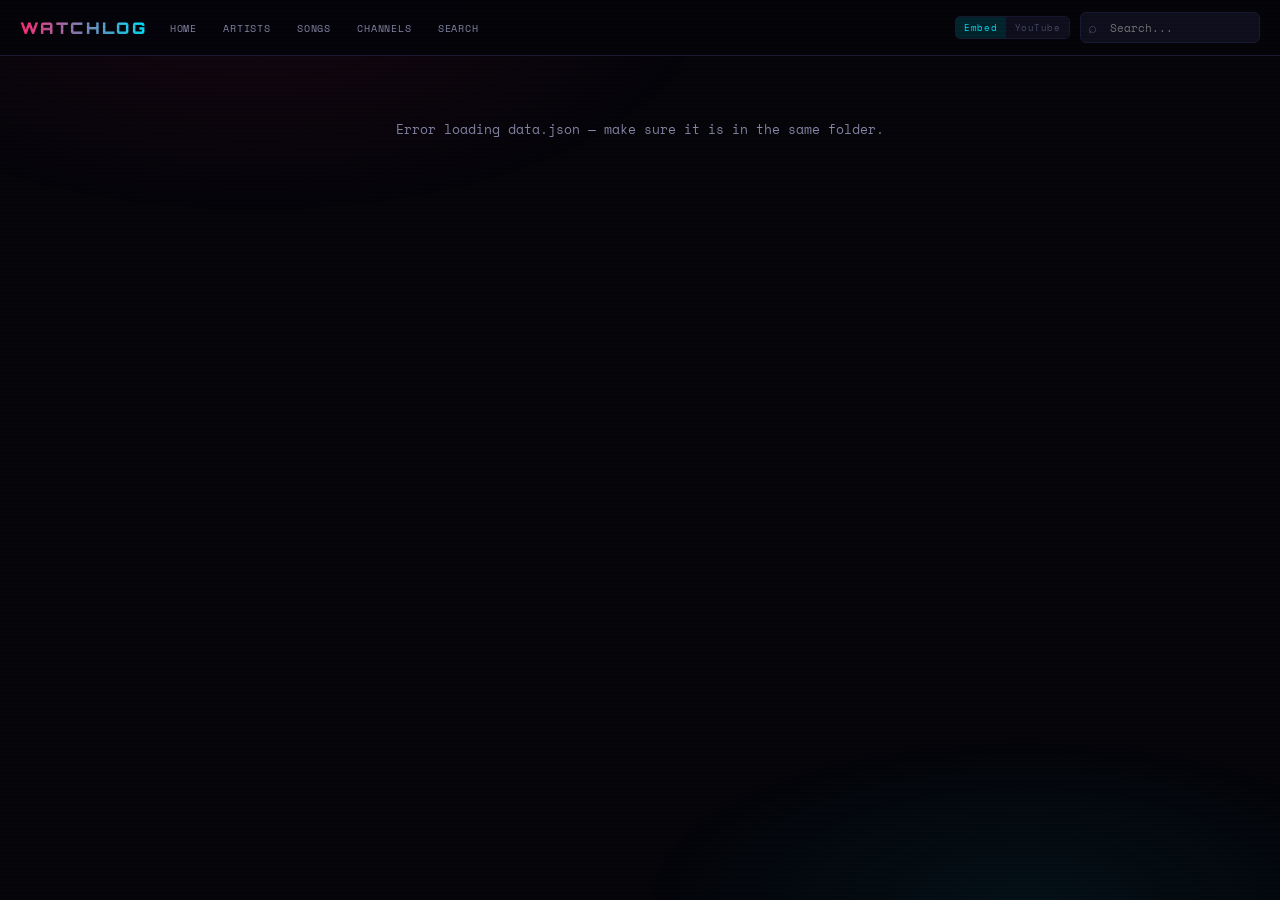
==== index.html @ c16176fd "Initial commit — WatchLog viewer and data pipeline HTML/CSS/JS viewer (index.html, player.html, admi" ====
<!DOCTYPE html>
<html lang="en">
<head>
<meta charset="UTF-8">
<meta name="viewport" content="width=device-width, initial-scale=1.0">
<title>WATCHLOG — Dufner's YouTube History</title>
<link href="https://fonts.googleapis.com/css2?family=Orbitron:wght@400;700;900&family=Space+Mono:ital,wght@0,400;0,700;1,400&family=DM+Sans:wght@300;400;500&display=swap" rel="stylesheet">
<style>
:root {
  --bg:#05050a; --bg2:#08080f; --bg3:#0d0d18;
  --surface:#0f0f1e; --surface2:#141428; --border:#1a1a35;
  --c1:#ff2d78; --c2:#00e5ff; --c3:#aaff00; --c4:#ff6b00; --c5:#bf5fff;
  --text:#e8e8f0; --text2:#8888aa; --text3:#4a4a6a;
}
*{box-sizing:border-box;margin:0;padding:0}
body{background:var(--bg);color:var(--text);font-family:'DM Sans',sans-serif;min-height:100vh;overflow-x:hidden}
body::before{content:'';position:fixed;inset:0;background:repeating-linear-gradient(0deg,transparent,transparent 2px,rgba(0,0,0,.08) 2px,rgba(0,0,0,.08) 4px);pointer-events:none;z-index:9999}
body::after{content:'';position:fixed;inset:0;background:radial-gradient(ellipse 60% 40% at 20% 0%,rgba(255,45,120,.07) 0%,transparent 60%),radial-gradient(ellipse 50% 30% at 80% 100%,rgba(0,229,255,.06) 0%,transparent 60%);pointer-events:none;z-index:0}
#app{position:relative;z-index:1}

/* NAV */
nav{position:sticky;top:0;z-index:100;background:rgba(5,5,10,.93);backdrop-filter:blur(20px);border-bottom:1px solid var(--border);padding:0 1.25rem;display:flex;align-items:center;gap:.4rem;height:56px;flex-wrap:nowrap}
.logo{font-family:'Orbitron',monospace;font-weight:900;font-size:1rem;letter-spacing:.15em;background:linear-gradient(90deg,var(--c1),var(--c2));-webkit-background-clip:text;-webkit-text-fill-color:transparent;cursor:pointer;text-decoration:none;flex-shrink:0;margin-right:.4rem}
.nav-link{font-family:'Space Mono',monospace;font-size:.65rem;letter-spacing:.08em;text-transform:uppercase;color:var(--text2);padding:.3rem .55rem;border-radius:4px;cursor:pointer;transition:all .2s;border:1px solid transparent;white-space:nowrap;flex-shrink:0}
.nav-link:hover,.nav-link.active{color:var(--text);border-color:var(--border);background:var(--surface)}
.nav-link.active{color:var(--c2);border-color:rgba(0,229,255,.3)}
.nav-right{margin-left:auto;display:flex;align-items:center;gap:.6rem;flex-shrink:0}
.nav-search{position:relative}
.nav-search input{background:var(--surface);border:1px solid var(--border);border-radius:6px;color:var(--text);font-family:'Space Mono',monospace;font-size:.7rem;padding:.4rem .7rem .4rem 1.8rem;width:180px;outline:none;transition:all .2s}
.nav-search input:focus{border-color:rgba(0,229,255,.4);box-shadow:0 0 0 2px rgba(0,229,255,.1);width:230px}
.nav-search::before{content:'⌕';position:absolute;left:.5rem;top:50%;transform:translateY(-50%);color:var(--text3);font-size:.95rem;pointer-events:none}

/* PLAYER MODE TOGGLE */
.mode-toggle{display:flex;align-items:center;gap:0;border:1px solid var(--border);border-radius:5px;overflow:hidden;flex-shrink:0}
.mode-btn{font-family:'Space Mono',monospace;font-size:.58rem;letter-spacing:.06em;padding:.28rem .55rem;cursor:pointer;background:var(--surface);color:var(--text3);border:none;transition:all .15s;white-space:nowrap}
.mode-btn.active{background:rgba(0,229,255,.15);color:var(--c2)}
.mode-btn:hover:not(.active){background:var(--surface2);color:var(--text2)}

/* PAGES */
.page{display:none;padding:2rem;max-width:1400px;margin:0 auto}
.page.active{display:block;animation:fadeIn .3s ease}
@keyframes fadeIn{from{opacity:0;transform:translateY(8px)}to{opacity:1;transform:none}}

/* HEADERS */
.section-label{font-family:'Space Mono',monospace;font-size:.62rem;letter-spacing:.2em;text-transform:uppercase;color:var(--text3);margin-bottom:.35rem}
.section-title{font-family:'Orbitron',monospace;font-weight:700;font-size:1.5rem;letter-spacing:.04em;margin-bottom:1.5rem}

/* STAT CARDS */
.stat-grid{display:grid;grid-template-columns:repeat(5,1fr);gap:.75rem;margin-bottom:2rem}
.stat-card{background:var(--surface);border:1px solid var(--border);border-radius:10px;padding:1.1rem 1.25rem;position:relative;overflow:hidden;cursor:pointer;transition:border-color .2s}
.stat-card:hover{border-color:rgba(255,255,255,.1)}
.stat-card::before{content:'';position:absolute;top:0;left:0;right:0;height:2px}
.stat-card:nth-child(1)::before{background:linear-gradient(90deg,var(--c1),transparent)}
.stat-card:nth-child(2)::before{background:linear-gradient(90deg,var(--c2),transparent)}
.stat-card:nth-child(3)::before{background:linear-gradient(90deg,var(--c3),transparent)}
.stat-card:nth-child(4)::before{background:linear-gradient(90deg,var(--c4),transparent)}
.stat-card:nth-child(5)::before{background:linear-gradient(90deg,var(--c5),transparent)}
.stat-num{font-family:'Orbitron',monospace;font-size:1.7rem;font-weight:900;line-height:1;margin-bottom:.25rem}
.stat-card:nth-child(1) .stat-num{color:var(--c1)}
.stat-card:nth-child(2) .stat-num{color:var(--c2)}
.stat-card:nth-child(3) .stat-num{color:var(--c3)}
.stat-card:nth-child(4) .stat-num{color:var(--c4)}
.stat-card:nth-child(5) .stat-num{color:var(--c5)}
.stat-label{font-family:'Space Mono',monospace;font-size:.6rem;letter-spacing:.1em;text-transform:uppercase;color:var(--text2)}

/* PANEL */
.panel{background:var(--surface);border:1px solid var(--border);border-radius:10px;overflow:hidden;margin-bottom:1.25rem}
.panel-header{padding:.85rem 1.25rem;border-bottom:1px solid var(--border);display:flex;align-items:center;justify-content:space-between}
.panel-title{font-family:'Space Mono',monospace;font-size:.68rem;letter-spacing:.1em;text-transform:uppercase;color:var(--text2)}
.panel-action{font-family:'Space Mono',monospace;font-size:.62rem;color:var(--c2);cursor:pointer;background:none;border:none;padding:0;letter-spacing:.06em}
.panel-action:hover{text-decoration:underline}

/* VIDEO ITEMS */
.video-list{list-style:none}
.video-item{display:flex;align-items:flex-start;gap:.7rem;padding:.65rem 1.1rem;border-bottom:1px solid var(--border);transition:background .15s;text-decoration:none;color:inherit;cursor:pointer}
.video-item:last-child{border-bottom:none}
.video-item:hover{background:var(--surface2)}
.video-thumb{width:76px;height:43px;border-radius:4px;background:var(--bg3);flex-shrink:0;overflow:hidden}
.video-thumb img{width:100%;height:100%;object-fit:cover}
.video-thumb-ph{width:100%;height:100%;display:flex;align-items:center;justify-content:center;font-size:1.1rem;opacity:.25}
.video-info{flex:1;min-width:0}
.video-title{font-size:.8rem;font-weight:500;line-height:1.3;margin-bottom:.2rem;white-space:nowrap;overflow:hidden;text-overflow:ellipsis}
.video-meta{font-family:'Space Mono',monospace;font-size:.58rem;color:var(--text2);display:flex;gap:.6rem;align-items:center;flex-wrap:wrap}

/* BADGES */
.cat-badge{padding:.08rem .35rem;border-radius:3px;font-size:.55rem;letter-spacing:.07em;text-transform:uppercase;font-weight:700}
.cat-music{background:rgba(255,45,120,.15);color:var(--c1);border:1px solid rgba(255,45,120,.3)}
.cat-tech{background:rgba(0,229,255,.1);color:var(--c2);border:1px solid rgba(0,229,255,.25)}
.cat-tv{background:rgba(255,107,0,.12);color:var(--c4);border:1px solid rgba(255,107,0,.3)}
.cat-food{background:rgba(170,255,0,.1);color:var(--c3);border:1px solid rgba(170,255,0,.25)}
.cat-comedy{background:rgba(191,95,255,.12);color:var(--c5);border:1px solid rgba(191,95,255,.3)}
.cat-gaming{background:rgba(0,229,255,.08);color:#66ffcc;border:1px solid rgba(0,229,255,.2)}
.cat-news{background:rgba(255,107,0,.08);color:#ffaa55;border:1px solid rgba(255,107,0,.2)}
.cat-other,.cat-unsure{background:rgba(136,136,170,.1);color:var(--text2);border:1px solid var(--border)}
/* Media type badge */
.mt-badge{padding:.07rem .32rem;border-radius:3px;font-size:.52rem;letter-spacing:.05em;font-weight:600;background:rgba(170,255,0,.1);color:var(--c3);border:1px solid rgba(170,255,0,.2)}
/* MusicBrainz data chips */
.mb-chips{display:flex;flex-wrap:wrap;gap:.35rem;margin-top:.5rem}
.mb-chip{font-family:'Space Mono',monospace;font-size:.57rem;padding:.15rem .45rem;border-radius:12px;background:rgba(0,229,255,.08);color:var(--c2);border:1px solid rgba(0,229,255,.2)}
.mb-dot{display:inline-block;width:6px;height:6px;border-radius:50%;background:var(--c2);margin-right:.3rem;opacity:.7;vertical-align:middle}

/* ARTIST / SONG / CHANNEL GRID */
.artist-grid{display:grid;grid-template-columns:repeat(auto-fill,minmax(155px,1fr));gap:.65rem;margin-bottom:1.25rem}
.artist-card{background:var(--surface);border:1px solid var(--border);border-radius:10px;padding:1rem;cursor:pointer;transition:all .2s;position:relative;overflow:hidden}
.artist-card:hover{border-color:rgba(255,45,120,.45);transform:translateY(-2px)}
.artist-name{font-weight:600;font-size:.82rem;margin-bottom:.3rem;line-height:1.3}
.artist-count{font-family:'Space Mono',monospace;font-size:.6rem;color:var(--c1)}
.artist-since{font-family:'Space Mono',monospace;font-size:.57rem;color:var(--text3);margin-top:.15rem}
.artist-mb-line{font-family:'Space Mono',monospace;font-size:.55rem;color:var(--c2);margin-top:.2rem;opacity:.8}

.song-grid{display:grid;grid-template-columns:repeat(auto-fill,minmax(210px,1fr));gap:.65rem;margin-bottom:1.25rem}
.song-card{background:var(--surface);border:1px solid var(--border);border-radius:10px;padding:1rem;cursor:pointer;transition:all .2s;position:relative;overflow:hidden}
.song-card:hover{border-color:rgba(170,255,0,.4);transform:translateY(-2px)}
.song-title{font-weight:600;font-size:.84rem;margin-bottom:.25rem;line-height:1.3;white-space:nowrap;overflow:hidden;text-overflow:ellipsis}
.song-artist{font-size:.75rem;color:var(--text2);margin-bottom:.3rem;white-space:nowrap;overflow:hidden;text-overflow:ellipsis}
.song-meta{font-family:'Space Mono',monospace;font-size:.58rem;color:var(--c3);display:flex;gap:.5rem;flex-wrap:wrap;align-items:center;margin-top:.2rem}
.song-isrc{font-family:'Space Mono',monospace;font-size:.52rem;color:var(--text3);margin-top:.25rem;letter-spacing:.03em}

/* FEATURED ARTIST BADGE */
.featured-badge{display:inline-block;background:linear-gradient(90deg,var(--c1),var(--c5));color:white;font-family:'Space Mono',monospace;font-size:.55rem;letter-spacing:.1em;padding:.15rem .5rem;border-radius:3px;text-transform:uppercase;margin-bottom:.4rem}

/* ARTIST HERO */
.artist-hero{background:var(--surface);border:1px solid var(--border);border-radius:12px;padding:1.75rem;margin-bottom:1.25rem;position:relative;overflow:hidden}
.artist-hero::before{content:'';position:absolute;top:-40%;right:-5%;width:280px;height:280px;background:radial-gradient(ellipse,rgba(255,45,120,.08) 0%,transparent 70%);pointer-events:none}
.artist-hero-inner{display:flex;align-items:flex-start;gap:1.5rem}
.artist-avatar{width:72px;height:72px;border-radius:50%;background:linear-gradient(135deg,var(--c1),var(--c5));display:flex;align-items:center;justify-content:center;font-family:'Orbitron',monospace;font-size:1.5rem;font-weight:900;flex-shrink:0;color:white}
.artist-hero-name{font-family:'Orbitron',monospace;font-weight:700;font-size:1.6rem;margin-bottom:.5rem}
.artist-hero-stats{font-family:'Space Mono',monospace;font-size:.65rem;color:var(--text2);display:flex;gap:1.25rem;flex-wrap:wrap}
.artist-hero-stats .hl{color:var(--c1)}
.artist-notes{margin-top:.85rem;padding:.75rem 1rem;background:rgba(255,45,120,.05);border:1px solid rgba(255,45,120,.15);border-radius:6px;font-size:.78rem;color:var(--text2);line-height:1.5;font-style:italic}

/* FEATURED PAGE */
.featured-section{background:var(--surface);border:1px solid var(--border);border-radius:10px;padding:1.5rem;margin-bottom:1.25rem}
.featured-section-title{font-family:'Space Mono',monospace;font-size:.68rem;letter-spacing:.12em;text-transform:uppercase;color:var(--text3);margin-bottom:.75rem;padding-bottom:.5rem;border-bottom:1px solid var(--border)}
.placeholder-block{background:var(--bg3);border:1px dashed var(--border);border-radius:6px;padding:1.25rem;text-align:center;color:var(--text3);font-family:'Space Mono',monospace;font-size:.68rem;letter-spacing:.08em}

/* CATEGORY TABS */
.cat-tabs{display:flex;gap:.4rem;margin-bottom:1.25rem;flex-wrap:wrap}
.cat-tab{font-family:'Space Mono',monospace;font-size:.65rem;letter-spacing:.08em;text-transform:uppercase;padding:.35rem .8rem;border-radius:20px;cursor:pointer;border:1px solid var(--border);color:var(--text2);background:var(--surface);transition:all .15s;white-space:nowrap}
.cat-tab:hover{color:var(--text);border-color:rgba(255,45,120,.35)}
.cat-tab.active{border-color:rgba(255,45,120,.4);background:rgba(255,45,120,.1);color:var(--c1)}

/* CHANNEL GRID */
.channel-grid{display:grid;grid-template-columns:repeat(auto-fill,minmax(190px,1fr));gap:.65rem;margin-bottom:1.25rem}
.channel-card{background:var(--surface);border:1px solid var(--border);border-radius:10px;padding:.9rem 1rem;cursor:pointer;transition:all .2s}
.channel-card:hover{border-color:rgba(0,229,255,.4);transform:translateY(-2px)}
.channel-name{font-weight:500;font-size:.8rem;margin-bottom:.25rem;white-space:nowrap;overflow:hidden;text-overflow:ellipsis}
.channel-plays{font-family:'Space Mono',monospace;font-size:.6rem;color:var(--c2)}

/* MYSTERY SECTION */
.mystery-header{background:linear-gradient(135deg,rgba(191,95,255,.1),rgba(255,45,120,.08));border:1px solid rgba(191,95,255,.25);border-radius:10px;padding:1.1rem 1.4rem;margin-bottom:1rem;display:flex;align-items:center;gap:1rem}
.mystery-skull{font-size:1.8rem}
.mystery-title{font-family:'Orbitron',monospace;font-weight:700;font-size:1rem;color:var(--c5)}
.mystery-sub{font-family:'Space Mono',monospace;font-size:.62rem;color:var(--text3);margin-top:.2rem}

/* BACK BTN */
.back-btn{display:inline-flex;align-items:center;gap:.4rem;font-family:'Space Mono',monospace;font-size:.62rem;letter-spacing:.1em;color:var(--text2);cursor:pointer;padding:.35rem 0;margin-bottom:1.25rem;background:none;border:none;text-transform:uppercase;transition:color .15s}
.back-btn:hover{color:var(--c2)}

/* FILTERS ROW */
.filters{display:flex;gap:.5rem;margin-bottom:1.25rem;flex-wrap:wrap;align-items:center}
.filter-input{background:var(--surface);border:1px solid var(--border);border-radius:6px;color:var(--text);font-family:'Space Mono',monospace;font-size:.7rem;padding:.38rem .7rem;outline:none;width:190px;transition:border-color .2s}
.filter-input:focus{border-color:rgba(0,229,255,.4)}
.sort-select{background:var(--surface);border:1px solid var(--border);color:var(--text2);font-family:'Space Mono',monospace;font-size:.63rem;padding:.35rem .55rem;border-radius:5px;cursor:pointer;outline:none}

/* PAGINATION */
.pagination{display:flex;gap:.35rem;align-items:center;justify-content:center;padding:1.25rem 0;flex-wrap:wrap}
.page-btn{background:var(--surface);border:1px solid var(--border);color:var(--text2);font-family:'Space Mono',monospace;font-size:.65rem;padding:.38rem .65rem;border-radius:5px;cursor:pointer;transition:all .15s}
.page-btn:hover{background:var(--surface2);color:var(--text)}
.page-btn.active{background:rgba(255,45,120,.15);border-color:rgba(255,45,120,.4);color:var(--c1)}
.page-btn:disabled{opacity:.3;cursor:default}
.page-info{font-family:'Space Mono',monospace;font-size:.58rem;color:var(--text3);margin-left:.4rem}

/* TWO COL */
.two-col{display:grid;grid-template-columns:1fr 1fr;gap:1.25rem}
.three-col{display:grid;grid-template-columns:1fr 1fr 1fr;gap:1.25rem}

/* AFFILIATES */
.affiliates{display:flex;gap:.5rem;flex-wrap:wrap;margin-top:.75rem}
.affiliate-chip{background:var(--surface2);border:1px solid var(--border);border-radius:20px;padding:.25rem .7rem;font-family:'Space Mono',monospace;font-size:.6rem;color:var(--text2);cursor:pointer;transition:all .15s}
.affiliate-chip:hover{border-color:rgba(255,45,120,.4);color:var(--c1)}

/* LOADING / EMPTY */
.loading{text-align:center;padding:4rem;font-family:'Space Mono',monospace;font-size:.8rem;color:var(--text2)}
.loading-dot{display:inline-block;animation:blink 1s infinite}
.loading-dot:nth-child(2){animation-delay:.2s}
.loading-dot:nth-child(3){animation-delay:.4s}
@keyframes blink{0%,80%,100%{opacity:0}40%{opacity:1}}
.empty{text-align:center;padding:3rem;color:var(--text3);font-family:'Space Mono',monospace;font-size:.72rem}

/* SCROLLBAR */
::-webkit-scrollbar{width:5px;height:5px}
::-webkit-scrollbar-track{background:var(--bg)}
::-webkit-scrollbar-thumb{background:var(--border);border-radius:3px}

/* SONG DETAIL */
.song-detail-hero{background:var(--surface);border:1px solid var(--border);border-radius:12px;padding:1.75rem;margin-bottom:1.25rem}
.song-detail-title{font-family:'Orbitron',monospace;font-weight:700;font-size:1.5rem;margin-bottom:.4rem}
.song-detail-row{display:flex;gap:2rem;flex-wrap:wrap;margin-bottom:.5rem}
.song-detail-field{font-family:'Space Mono',monospace;font-size:.65rem;color:var(--text3)}
.song-detail-field span{color:var(--text);margin-left:.3rem}

@media(max-width:768px){
  nav{padding:0 .75rem;gap:.3rem}
  .nav-search input{width:110px}
  .page{padding:1rem}
  .stat-grid{grid-template-columns:repeat(3,1fr)}
  .two-col,.three-col{grid-template-columns:1fr}
  .artist-grid{grid-template-columns:repeat(auto-fill,minmax(130px,1fr))}
  .song-grid{grid-template-columns:repeat(auto-fill,minmax(160px,1fr))}
  .mode-toggle{display:none}
}
</style>
</head>
<body>
<div id="app">
<nav>
  <a class="logo" onclick="go('home')" href="#">WATCHLOG</a>
  <div class="nav-link" data-page="home"     onclick="go('home')">Home</div>
  <div class="nav-link" data-page="artists"  onclick="go('artists')">Artists</div>
  <div class="nav-link" data-page="songs"    onclick="go('songs')">Songs</div>
  <div class="nav-link" data-page="channels" onclick="go('channels')">Channels</div>
  <div class="nav-link" data-page="search"   onclick="go('search')">Search</div>
  <div class="nav-right">
    <div class="mode-toggle" title="Switch how videos open">
      <button class="mode-btn active" id="modeEmbed"   onclick="setMode('embed')">Embed</button>
      <button class="mode-btn"        id="modeYoutube" onclick="setMode('youtube')">YouTube</button>
    </div>
    <div class="nav-search">
      <input id="searchInput" type="text" placeholder="Search..." oninput="onSearch(this.value)">
    </div>
  </div>
</nav>

<div id="loading" class="loading">Loading<span class="loading-dot">.</span><span class="loading-dot">.</span><span class="loading-dot">.</span></div>

<!-- HOME -->
<div id="page-home" class="page">
  <div class="stat-grid" id="statGrid"></div>
  <div class="two-col">
    <div>
      <div class="panel">
        <div class="panel-header">
          <span class="panel-title">Recently Watched</span>
          <button class="panel-action" onclick="go('channels')">All channels →</button>
        </div>
        <ul class="video-list" id="homeRecent"></ul>
      </div>
    </div>
    <div>
      <div class="panel" style="margin-bottom:.75rem">
        <div class="panel-header">
          <span class="panel-title">Top Music Artists</span>
          <button class="panel-action" onclick="go('artists')">All artists →</button>
        </div>
        <div id="homeArtists" style="padding:.75rem 1.1rem"></div>
      </div>
      <div class="panel">
        <div class="panel-header">
          <span class="panel-title">Top Songs</span>
          <button class="panel-action" onclick="go('songs')">All songs →</button>
        </div>
        <div id="homeSongs" style="padding:.75rem 1.1rem"></div>
      </div>
    </div>
  </div>
</div>

<!-- ARTISTS (was: MUSIC) -->
<div id="page-artists" class="page">
  <div class="section-label">// Music Library</div>
  <div class="section-title">Artists</div>
  <div style="margin-bottom:1.5rem">
    <div class="section-label" style="margin-bottom:.6rem">// Featured Artists</div>
    <div style="display:grid;grid-template-columns:1fr 1fr;gap:1rem">
      <div class="panel" style="cursor:pointer" onclick="go('artist','ren')">
        <div class="panel-header">
          <span class="panel-title">Ren Gill</span>
          <span style="font-family:'Space Mono',monospace;font-size:.6rem;color:var(--c1)">Featured</span>
        </div>
        <div style="padding:1rem;font-size:.8rem;color:var(--text2);line-height:1.5">
          Welsh artist, musician, storyteller. Rapper, poet, theatrical performer.
          Overcame a decade of undiagnosed Lyme Disease. Creator of linked narrative arcs:
          Jenny, Vincent, and more. Click to explore.
        </div>
      </div>
      <div class="panel" style="cursor:pointer" onclick="go('artist','gorillaz')">
        <div class="panel-header">
          <span class="panel-title">Gorillaz</span>
          <span style="font-family:'Space Mono',monospace;font-size:.6rem;color:var(--c1)">Featured</span>
        </div>
        <div style="padding:1rem;font-size:.8rem;color:var(--text2);line-height:1.5">
          Fictional band created by Damon Albarn (Blur). One of music's most ambitious
          ongoing art projects. 50+ collaborators across genres worldwide. Click to explore.
        </div>
      </div>
    </div>
  </div>
  <div class="filters">
    <input class="filter-input" id="artistSearch" placeholder="Filter artists..." oninput="filterArtists(this.value)">
    <select class="sort-select" onchange="sortArtists(this.value)">
      <option value="plays">Most Played</option>
      <option value="az">A–Z</option>
      <option value="recent">Recently Watched</option>
    </select>
  </div>
  <div class="artist-grid" id="artistGrid"></div>
  <div class="pagination" id="artistPag"></div>
</div>

<!-- ARTIST DETAIL -->
<div id="page-artist" class="page">
  <button class="back-btn" onclick="go('artists')">← Artists</button>
  <div id="artistHero"></div>
  <div id="artistExtra"></div>
  <div class="panel">
    <div class="panel-header">
      <span class="panel-title">Watch History</span>
      <div style="display:flex;align-items:center;gap:.75rem">
        <button onclick="openPageQueue()" style="background:rgba(255,45,120,.15);border:1px solid rgba(255,45,120,.4);color:var(--c1);font-family:'Space Mono',monospace;font-size:.62rem;padding:.3rem .7rem;border-radius:4px;cursor:pointer;letter-spacing:.06em;transition:all .15s" onmouseover="this.style.background='rgba(255,45,120,.28)'" onmouseout="this.style.background='rgba(255,45,120,.15)'">Play Page</button>
        <span id="artistVidCount" style="font-family:'Space Mono',monospace;font-size:.62rem;color:var(--c1)"></span>
      </div>
    </div>
    <ul class="video-list" id="artistVids"></ul>
  </div>
  <div class="pagination" id="artistVidPag"></div>
</div>

<!-- SONGS -->
<div id="page-songs" class="page">
  <div class="section-label">// Song Library</div>
  <div class="section-title">Songs</div>
  <div class="filters">
    <input class="filter-input" id="songSearch" placeholder="Filter songs..." oninput="filterSongs(this.value)">
    <input class="filter-input" id="songArtistSearch" placeholder="Filter by artist..." oninput="filterSongArtist(this.value)" style="width:160px">
    <select class="sort-select" onchange="sortSongs(this.value)">
      <option value="plays">Most Played</option>
      <option value="az">A–Z</option>
      <option value="recent">Recently Watched</option>
      <option value="year">Release Year</option>
    </select>
  </div>
  <div class="song-grid" id="songGrid"></div>
  <div class="pagination" id="songPag"></div>
</div>

<!-- SONG DETAIL -->
<div id="page-song" class="page">
  <button class="back-btn" onclick="go('songs')">← Songs</button>
  <div id="songHero"></div>
  <div class="panel" id="songVidsPanel">
    <div class="panel-header">
      <span class="panel-title">Source Videos</span>
      <span id="songVidCount" style="font-family:'Space Mono',monospace;font-size:.62rem;color:var(--c3)"></span>
    </div>
    <ul class="video-list" id="songVids"></ul>
  </div>
</div>

<!-- CHANNELS (was: VIDEOS) -->
<div id="page-channels" class="page">
  <div class="section-label">// Channel Browser</div>
  <div class="section-title">Channels</div>
  <div class="cat-tabs" id="videoCatTabs"></div>
  <div class="filters">
    <input class="filter-input" id="chanSearch" placeholder="Filter channels..." oninput="filterChans(this.value)">
  </div>
  <div class="channel-grid" id="chanGrid"></div>
  <div class="pagination" id="chanPag"></div>
</div>

<!-- CHANNEL DETAIL -->
<div id="page-channel" class="page">
  <button class="back-btn" onclick="go('channels')">← Channels</button>
  <div id="chanHero"></div>
  <div class="panel">
    <div class="panel-header">
      <span class="panel-title">Videos</span>
      <span id="chanVidCount" style="font-family:'Space Mono',monospace;font-size:.62rem;color:var(--c2)"></span>
    </div>
    <ul class="video-list" id="chanVids"></ul>
  </div>
  <div class="pagination" id="chanVidPag"></div>
</div>

<!-- SEARCH -->
<div id="page-search" class="page">
  <div class="section-label">// Search</div>
  <div class="section-title" id="searchTitle">Results</div>
  <div id="searchOut"></div>
</div>
</div><!-- #app -->

<script>
// ================================================================
// DATA & STATE
// ================================================================
let DB = null;

const artistSt = { list:[], filtered:[], sort:'plays', q:'', page:0, per:48 };
const chanSt   = { list:[], filtered:[], cat:'all',   q:'', page:0, per:40 };
const songSt   = { list:[], filtered:[], sort:'plays', q:'', qa:'', page:0, per:48 };

let curArtist = null, artVidPage = 0;
let curChan   = null, chanVidPage = 0;
let curSong   = null;

// ================================================================
// PLAYER MODE
// ================================================================
let playerMode = 'embed';   // 'embed' | 'youtube'
const PLAYER_URL = window.location.origin + '/player.html';
let playerTab = null;

function setMode(mode) {
  playerMode = mode;
  document.getElementById('modeEmbed').classList.toggle('active',   mode === 'embed');
  document.getElementById('modeYoutube').classList.toggle('active', mode === 'youtube');
}

function sendToPlayer(videoId) {
  if (!videoId) return;
  if (playerMode === 'youtube') {
    window.open('https://www.youtube.com/watch?v=' + videoId, '_blank');
    return;
  }
  // Embed mode: use player.html
  const url = PLAYER_URL + '?v=' + videoId;
  if (!playerTab || playerTab.closed) {
    playerTab = window.open(url, 'watchlog_player');
    setTimeout(() => { if (playerTab) playerTab.postMessage({ videoId }, '*'); }, 1500);
  } else {
    playerTab.focus();
    playerTab.postMessage({ videoId }, '*');
  }
}

function openPageQueue() {
  const pageVids = paginate(curArtist.videos, artVidPage, 20);
  const ids = pageVids.map(v => v.id).filter(Boolean);
  if (!ids.length) return;
  if (playerMode === 'youtube') {
    window.open('https://www.youtube.com/watch?v=' + ids[0], '_blank');
    return;
  }
  const url = PLAYER_URL + '?v=' + ids[0] + '&q=' + ids.join(',');
  if (!playerTab || playerTab.closed) {
    playerTab = window.open(url, 'watchlog_player');
    setTimeout(() => { if (playerTab) playerTab.postMessage({ queue: ids }, '*'); }, 1500);
  } else {
    playerTab.focus();
    playerTab.postMessage({ queue: ids }, '*');
  }
}

// ================================================================
// BOOT
// ================================================================
async function boot() {
  try {
    const r = await fetch('data.json');
    DB = await r.json();
    document.getElementById('loading').style.display = 'none';
    artistSt.list = (DB.artists || []).slice();
    artistSt.filtered = artistSt.list.slice();
    chanSt.list = (DB.other_channels || []).slice();
    chanSt.filtered = chanSt.list.slice();
    songSt.list = (DB.songs || []).slice();
    songSt.filtered = songSt.list.slice();
    buildCatTabs();
    renderHome();
    renderArtistGrid();
    renderChanGrid();
    renderSongGrid();
    handleHash();
  } catch(e) {
    document.getElementById('loading').textContent = 'Error loading data.json — make sure it is in the same folder.';
  }
}

// ================================================================
// ROUTING
// ================================================================
function go(page, param) {
  // Backward compat redirects
  if (page === 'music')  page = 'artists';
  if (page === 'videos') page = 'channels';

  document.querySelectorAll('.page').forEach(p => p.classList.remove('active'));
  document.querySelectorAll('.nav-link').forEach(l => l.classList.remove('active'));
  document.getElementById('page-' + page)?.classList.add('active');
  document.querySelector(`.nav-link[data-page="${page}"]`)?.classList.add('active');
  if (page === 'artist')  renderArtistDetail(param);
  if (page === 'channel') renderChanDetail(param);
  if (page === 'song')    renderSongDetail(param);
  window.scrollTo(0, 0);
  const hash = param ? `${page}/${param}` : page;
  if (location.hash.slice(1) !== hash) location.hash = hash;
}

function handleHash() {
  const h = location.hash.slice(1) || 'home';
  if (h.startsWith('artist/'))  { go('artist',  h.slice(7));  return; }
  if (h.startsWith('channel/')) { go('channel', h.slice(8));  return; }
  if (h.startsWith('song/'))    { go('song',    h.slice(5));  return; }
  go(h);
}
window.addEventListener('hashchange', handleHash);

// ================================================================
// UTILS
// ================================================================
function esc(s){ return (s||'').replace(/&/g,'&amp;').replace(/</g,'&lt;').replace(/>/g,'&gt;') }
function slug(s){ return s.toLowerCase().replace(/[^a-z0-9]+/g,'-').replace(/^-|-$/g,'') }
function ago(ts){
  if(!ts) return '';
  const d=(new Date()-new Date(ts))/1000;
  if(d<60)        return 'just now';
  if(d<3600)      return Math.floor(d/60)+'m ago';
  if(d<86400)     return Math.floor(d/3600)+'h ago';
  if(d<86400*7)   return Math.floor(d/86400)+'d ago';
  if(d<86400*30)  return Math.floor(d/86400/7)+'w ago';
  if(d<86400*365) return Math.floor(d/86400/30)+'mo ago';
  return Math.floor(d/86400/365)+'y ago';
}
function fmtDur(ms){
  if(!ms) return '';
  const t=Math.round(ms/1000), m=Math.floor(t/60), s=t%60;
  return m+':'+(s<10?'0':'')+s;
}
function badge(cat){
  return `<span class="cat-badge cat-${cat||'unsure'}">${cat||'?'}</span>`;
}
function mtBadge(mt){
  return mt ? `<span class="mt-badge">${esc(mt)}</span>` : '';
}
function thumb(id){ return id ? `https://img.youtube.com/vi/${id}/mqdefault.jpg` : null; }

function videoItem(v, showCat=false){
  const t     = thumb(v.id || v.vid);
  const vid   = v.id || v.vid || '';
  const title = v.t || v.title || '';
  const ch    = v.ch || v.nn || v.rn || '';
  const ts    = v.ts || v.date || '';
  const cat   = v.cat || '';
  const mt    = v.mt || '';
  const msSong= v.ms || '';
  const click = vid ? `onclick="sendToPlayer('${vid}');return false;"` : '';
  return `<a class="video-item" href="#" ${click}>
    <div class="video-thumb">${t
      ? `<img src="${t}" loading="lazy" onerror="this.parentElement.innerHTML='<div class=\\'video-thumb-ph\\'>&#9654;</div>'">`
      : `<div class="video-thumb-ph">&#9654;</div>`}</div>
    <div class="video-info">
      <div class="video-title" title="${esc(title)}">${esc(msSong && msSong!==title ? msSong : title)}</div>
      <div class="video-meta">
        ${ch ? `<span>${esc(ch)}</span>` : ''}
        ${ts ? `<span>${ago(ts)}</span>` : ''}
        ${mt ? mtBadge(mt) : ''}
        ${showCat ? badge(cat) : ''}
      </div>
      ${msSong && msSong!==title ? `<div style="font-family:'Space Mono',monospace;font-size:.54rem;color:var(--text3);margin-top:.1rem;overflow:hidden;text-overflow:ellipsis;white-space:nowrap" title="${esc(title)}">${esc(title)}</div>` : ''}
    </div>
  </a>`;
}

function paginate(items, page, per){ return items.slice(page*per, (page+1)*per) }

function renderPag(id, total, page, per, fn){
  const tp = Math.ceil(total/per);
  if(tp<=1){ document.getElementById(id).innerHTML=''; return; }
  let h = `<button class="page-btn" onclick="${fn}(${page-1})" ${page===0?'disabled':''}>&#8592;</button>`;
  let s=Math.max(0,page-3), e=Math.min(tp-1,page+3);
  if(s>0) h+=`<button class="page-btn" onclick="${fn}(0)">1</button><span style="color:var(--text3);font-size:.7rem">...</span>`;
  for(let i=s;i<=e;i++) h+=`<button class="page-btn ${i===page?'active':''}" onclick="${fn}(${i})">${i+1}</button>`;
  if(e<tp-1) h+=`<span style="color:var(--text3);font-size:.7rem">...</span><button class="page-btn" onclick="${fn}(${tp-1})">${tp}</button>`;
  h+=`<button class="page-btn" onclick="${fn}(${page+1})" ${page===tp-1?'disabled':''}>&#8594;</button>`;
  h+=`<span class="page-info">${page*per+1}&#8211;${Math.min((page+1)*per,total)} of ${total.toLocaleString()}</span>`;
  document.getElementById(id).innerHTML=h;
}

function mbChips(obj) {
  const chips = [];
  if (obj.mb_country || obj.mb_country) chips.push(obj.mb_country);
  if (obj.mb_type)  chips.push(obj.mb_type);
  if (obj.mb_begin) {
    const yr = obj.mb_begin.slice(0,4);
    const end = obj.mb_end ? obj.mb_end.slice(0,4) : '';
    chips.push(yr + (end ? '–'+end : '–'));
  }
  const tags = (obj.mb_tags || []).slice(0,4);
  tags.forEach(t => chips.push(t));
  if (!chips.length) return '';
  return `<div class="mb-chips">${chips.map(c=>`<span class="mb-chip">${esc(c)}</span>`).join('')}</div>`;
}

// ================================================================
// HOME
// ================================================================
function renderHome(){
  const cc=DB.cat_counts||{}, T=DB.total||0;
  const songs = DB.songs || [];
  document.getElementById('statGrid').innerHTML=`
    <div class="stat-card" onclick="go('channels')"><div class="stat-num">${T.toLocaleString()}</div><div class="stat-label">Total Watches</div></div>
    <div class="stat-card" onclick="go('artists')"><div class="stat-num">${(cc.music||0).toLocaleString()}</div><div class="stat-label">Music Plays</div></div>
    <div class="stat-card" onclick="go('artists')"><div class="stat-num">${(DB.artists||[]).length.toLocaleString()}</div><div class="stat-label">Artists</div></div>
    <div class="stat-card" onclick="go('songs')"><div class="stat-num">${songs.length.toLocaleString()}</div><div class="stat-label">Songs</div></div>
    <div class="stat-card" onclick="go('channels')"><div class="stat-num">${((cc.tv||0)+(cc.tech||0)+(cc.food||0)+(cc.comedy||0)+(cc.gaming||0)).toLocaleString()}</div><div class="stat-label">Other</div></div>`;

  document.getElementById('homeRecent').innerHTML = (DB.recent||[]).slice(0,18).map(v=>videoItem(v,true)).join('');

  document.getElementById('homeArtists').innerHTML = (DB.artists||[]).filter(a=>a.name!=='[unknown]').slice(0,12).map(a=>`
    <div onclick="go('artist','${slug(a.name)}')"
      style="display:flex;align-items:center;justify-content:space-between;padding:.45rem 0;border-bottom:1px solid var(--border);cursor:pointer"
      onmouseover="this.style.color='var(--c1)'" onmouseout="this.style.color=''">
      <div>
        <span style="font-size:.8rem;font-weight:500">${esc(a.name)}</span>
        ${a.mb_country ? `<span style="font-family:'Space Mono',monospace;font-size:.55rem;color:var(--c2);margin-left:.4rem">${esc(a.mb_country)}</span>` : ''}
      </div>
      <span style="font-family:'Space Mono',monospace;font-size:.6rem;color:var(--c1)">${(a.plays||0).toLocaleString()}</span>
    </div>`).join('');

  document.getElementById('homeSongs').innerHTML = songs.filter(s=>s.title).slice(0,12).map(s=>`
    <div onclick="go('song','${slug(s.artist)+'/'+slug(s.title)}')"
      style="display:flex;align-items:center;justify-content:space-between;padding:.45rem 0;border-bottom:1px solid var(--border);cursor:pointer"
      onmouseover="this.style.color='var(--c3)'" onmouseout="this.style.color=''">
      <div style="min-width:0;margin-right:.5rem">
        <div style="font-size:.8rem;font-weight:500;white-space:nowrap;overflow:hidden;text-overflow:ellipsis">${esc(s.title)}</div>
        <div style="font-family:'Space Mono',monospace;font-size:.57rem;color:var(--text2)">${esc(s.artist)}${s.rel_date?` · ${s.rel_date.slice(0,4)}`:''}</div>
      </div>
      <span style="font-family:'Space Mono',monospace;font-size:.6rem;color:var(--c3);flex-shrink:0">${(s.plays||0).toLocaleString()}</span>
    </div>`).join('') || '<div class="empty" style="padding:1rem;font-size:.7rem">No song data yet — run pipeline</div>';
}

// ================================================================
// ARTISTS
// ================================================================
function filterArtists(q){ artistSt.q=q.toLowerCase(); artistSt.page=0; applyArtistFilter(); }
function sortArtists(s)  { artistSt.sort=s; applyArtistFilter(); }
function goArtistPage(p) { artistSt.page=p; renderArtistGrid(); scrollTo(0,0); }

function applyArtistFilter(){
  let list = artistSt.list.filter(a=>a.name!=='[unknown]');
  if(artistSt.q) list=list.filter(a=>a.name.toLowerCase().includes(artistSt.q));
  if(artistSt.sort==='az')     list.sort((a,b)=>a.name.localeCompare(b.name));
  else if(artistSt.sort==='recent') list.sort((a,b)=>(b.latest||'').localeCompare(a.latest||''));
  else list.sort((a,b)=>(b.plays||0)-(a.plays||0));
  artistSt.filtered=list; artistSt.page=0; renderArtistGrid();
}

const FEATURED = new Set(['ren','gorillaz','ren-gill']);

function renderArtistGrid(){
  const items = paginate(artistSt.filtered, artistSt.page, artistSt.per);
  if(!items.length){ document.getElementById('artistGrid').innerHTML='<div class="empty">No artists found</div>'; return; }
  document.getElementById('artistGrid').innerHTML = items.map(a=>{
    const s=slug(a.name);
    const feat=FEATURED.has(s);
    return `<div class="artist-card" onclick="go('artist','${s}')">
      ${feat?'<div class="featured-badge">Featured</div>':''}
      <div class="artist-name">${esc(a.name)}</div>
      <div class="artist-count">${(a.plays||0).toLocaleString()} plays</div>
      <div class="artist-since">${ago(a.latest)}</div>
      ${a.mb_country||a.mb_type ? `<div class="artist-mb-line">${[a.mb_country,a.mb_type].filter(Boolean).join(' · ')}</div>` : ''}
    </div>`;
  }).join('');
  renderPag('artistPag', artistSt.filtered.length, artistSt.page, artistSt.per, 'goArtistPage');
}

// ── Artist detail ──────────────────────────────────────────────
const ARTIST_META = {
  'ren': {
    full: 'Ren Gill',
    bio: 'Welsh musician, rapper, poet, and theatrical performer from Brighton. After a decade of undiagnosed Lyme Disease through his late teens and twenties — a period that stripped away his health and momentum — Ren emerged with a body of work unlike almost anyone working today. His music spans rap, folk, spoken word, and large-scale theatrical productions. Hi Ren (2022) is considered by many fans one of the most remarkable performances ever put to video.',
    affiliates: ['The Big Push','The Skinner Brothers','Sam Tompkins','RenMakesStuff'],
    arcs: [
      { name: 'Jenny Arc', desc: 'A series of connected songs telling Jenny\'s story across multiple releases.' },
      { name: "Vincent's Tale", desc: "Continuing narrative across several tracks. Vincent's story unfolds across albums." },
      { name: 'The Seven-Part Series', desc: 'A multi-part video series where Ren reads his own written account of his illness, interspersed with music.' },
      { name: 'Hi Ren', desc: 'A singular theatrical performance — a conversation between two sides of himself.' },
    ]
  },
  'gorillaz': {
    full: 'Gorillaz',
    bio: 'Gorillaz is a fictional band created by musician Damon Albarn (of Blur) and artist Jamie Hewlett. Formed in 1998, the band exists as animated characters — 2-D, Murdoc Niccals, Noodle, and Russel Hobbs — with an ongoing fictional narrative world. Despite (or because of) its fictional nature, Gorillaz has become one of the most artistically serious and commercially successful acts of the 21st century.',
    affiliates: ['Blur','Snoop Dogg','De La Soul','Elton John','Jack Black','Noodle','2-D'],
    arcs: [
      { name: 'Collaborators (50+)', desc: 'An extraordinary roster spanning hip-hop, electronic, world music, rock, and classical.' },
      { name: 'Plastic Beach era', desc: 'The 2010 concept album and its visual world — one of their most ambitious projects.' },
      { name: 'Song Machine series', desc: 'An ongoing episodic release format that began in 2020, releasing songs as "episodes."' },
    ]
  }
};

function renderArtistDetail(s){
  const artist = DB.artists.find(a=>slug(a.name)===s);
  if(!artist){ document.getElementById('artistHero').innerHTML='<div class="empty">Artist not found</div>'; return; }
  curArtist=artist; artVidPage=0;
  const meta = ARTIST_META[s] || null;
  const initials = artist.name.split(/\s+/).map(w=>w[0]||'').join('').slice(0,2).toUpperCase();

  document.getElementById('artistHero').innerHTML=`
    <div class="artist-hero">
      <div class="artist-hero-inner">
        <div class="artist-avatar">${initials}</div>
        <div style="flex:1;min-width:0">
          ${meta ? `<div class="featured-badge">Featured Artist</div>` : ''}
          <div class="artist-hero-name">${esc(meta?.full||artist.name)}</div>
          <div class="artist-hero-stats">
            <span><span class="hl">${(artist.plays||0).toLocaleString()}</span> plays</span>
            <span>Last watched <span class="hl">${ago(artist.latest)}</span></span>
            <span>${artist.videos.length} videos logged</span>
            ${artist.channel_count>1?`<span>${artist.channel_count} channels</span>`:''}
          </div>
          ${artist.mb_id ? `
          <div class="mb-chips" style="margin-top:.6rem">
            ${artist.mb_country ? `<span class="mb-chip">${esc(artist.mb_country)}</span>` : ''}
            ${artist.mb_type    ? `<span class="mb-chip">${esc(artist.mb_type)}</span>` : ''}
            ${artist.mb_begin   ? `<span class="mb-chip">${artist.mb_begin.slice(0,4)}${artist.mb_end?'–'+artist.mb_end.slice(0,4):'–'}</span>` : ''}
            ${(artist.mb_tags||[]).slice(0,5).map(t=>`<span class="mb-chip">${esc(t)}</span>`).join('')}
            ${artist.mb_conf ? `<span class="mb-chip" style="opacity:.6">MB ${artist.mb_conf}%</span>` : ''}
          </div>` : ''}
          ${meta?.bio ? `<div class="artist-notes">${esc(meta.bio)}</div>` : ''}
          ${meta?.affiliates ? `<div style="margin-top:.75rem">
            <div style="font-family:'Space Mono',monospace;font-size:.6rem;color:var(--text3);margin-bottom:.4rem;letter-spacing:.1em">CIRCLE / AFFILIATES</div>
            <div class="affiliates">${meta.affiliates.map(a=>`<span class="affiliate-chip" onclick="searchAffil('${esc(a)}')">${esc(a)}</span>`).join('')}</div>
          </div>` : ''}
        </div>
      </div>
    </div>`;

  let extra = '';
  if(meta?.arcs){
    extra = `<div class="featured-section">
      <div class="featured-section-title">Narrative Arcs &amp; Notable Works</div>
      <div style="display:grid;grid-template-columns:repeat(auto-fill,minmax(220px,1fr));gap:.65rem">
        ${meta.arcs.map(arc=>`
          <div style="background:var(--bg3);border:1px solid var(--border);border-radius:8px;padding:.85rem">
            <div style="font-weight:600;font-size:.8rem;margin-bottom:.3rem;color:var(--c1)">${esc(arc.name)}</div>
            <div style="font-size:.75rem;color:var(--text2);line-height:1.45">${esc(arc.desc)}</div>
          </div>`).join('')}
      </div>
    </div>`;
  }
  document.getElementById('artistExtra').innerHTML = extra;
  document.getElementById('artistVidCount').textContent = artist.videos.length + ' videos';
  renderArtistVids();
}

function renderArtistVids(){
  const per=20, page=paginate(curArtist.videos, artVidPage, per);
  document.getElementById('artistVids').innerHTML = page.map(v=>videoItem(v)).join('');
  renderPag('artistVidPag', curArtist.videos.length, artVidPage, per, 'goArtVidPage');
}
function goArtVidPage(p){ artVidPage=p; renderArtistVids(); }

function searchAffil(name){
  document.getElementById('searchInput').value = name;
  onSearch(name);
}

// ================================================================
// SONGS
// ================================================================
function filterSongs(q)       { songSt.q=q.toLowerCase();  songSt.page=0; applySongFilter(); }
function filterSongArtist(q)  { songSt.qa=q.toLowerCase(); songSt.page=0; applySongFilter(); }
function sortSongs(s)         { songSt.sort=s; applySongFilter(); }
function goSongPage(p)        { songSt.page=p; renderSongGrid(); scrollTo(0,0); }

function applySongFilter(){
  let list = songSt.list.filter(s=>s.title);
  if(songSt.q)  list=list.filter(s=>(s.title||'').toLowerCase().includes(songSt.q));
  if(songSt.qa) list=list.filter(s=>(s.artist||'').toLowerCase().includes(songSt.qa));
  if(songSt.sort==='az')     list.sort((a,b)=>(a.title||'').localeCompare(b.title||''));
  else if(songSt.sort==='recent') list.sort((a,b)=>(b.latest||'').localeCompare(a.latest||''));
  else if(songSt.sort==='year')   list.sort((a,b)=>(b.rel_date||'').localeCompare(a.rel_date||''));
  else list.sort((a,b)=>(b.plays||0)-(a.plays||0));
  songSt.filtered=list; songSt.page=0; renderSongGrid();
}

function renderSongGrid(){
  if(!DB.songs||!DB.songs.length){
    document.getElementById('songGrid').innerHTML=`<div class="empty" style="grid-column:1/-1">No song data yet — run the pipeline with watchlog.db to generate song records.</div>`;
    return;
  }
  const items = paginate(songSt.filtered, songSt.page, songSt.per);
  if(!items.length){ document.getElementById('songGrid').innerHTML='<div class="empty" style="grid-column:1/-1">No songs found</div>'; return; }
  document.getElementById('songGrid').innerHTML = items.map(s=>{
    const yr = s.rel_date ? s.rel_date.slice(0,4) : '';
    const key = slug(s.artist)+'/'+slug(s.title);
    return `<div class="song-card" onclick="go('song','${key}')">
      <div class="song-title" title="${esc(s.raw_title||s.title)}">${esc(s.title)}</div>
      <div class="song-artist">${esc(s.artist)}${s.feat?` ft. ${esc(s.feat)}`:''}</div>
      <div class="song-meta">
        <span>${(s.plays||0).toLocaleString()} plays</span>
        ${yr ? `<span>${yr}</span>` : ''}
        ${s.rel_type ? `<span>${esc(s.rel_type)}</span>` : ''}
        ${s.mt ? mtBadge(s.mt) : ''}
      </div>
      ${s.isrc ? `<div class="song-isrc">ISRC ${esc(s.isrc)}</div>` : ''}
    </div>`;
  }).join('');
  renderPag('songPag', songSt.filtered.length, songSt.page, songSt.per, 'goSongPage');
}

function findSong(key){
  // key = "artistSlug/titleSlug"
  const [aslug, ...tparts] = key.split('/');
  const tslug = tparts.join('/');
  return (DB.songs||[]).find(s => slug(s.artist)===aslug && slug(s.title)===tslug);
}

function renderSongDetail(key){
  const s = findSong(key);
  if(!s){ document.getElementById('songHero').innerHTML='<div class="empty">Song not found</div>'; return; }
  curSong = s;

  const yr = s.rel_date ? s.rel_date.slice(0,4) : '';
  document.getElementById('songHero').innerHTML=`
    <div class="song-detail-hero">
      <div class="section-label" style="margin-bottom:.35rem">// Song Detail</div>
      <div class="song-detail-title">${esc(s.title)}</div>
      <div style="font-size:.9rem;color:var(--text2);margin-bottom:1rem">
        <span style="cursor:pointer;color:var(--c1)" onclick="go('artist','${esc(s.aslug)}')">${esc(s.artist)}</span>
        ${s.feat ? `<span style="color:var(--text3)"> ft. ${esc(s.feat)}</span>` : ''}
      </div>
      <div class="song-detail-row">
        <div class="song-detail-field">Plays<span>${(s.plays||0).toLocaleString()}</span></div>
        <div class="song-detail-field">Last watched<span>${ago(s.latest)}</span></div>
        ${yr ? `<div class="song-detail-field">Release year<span>${yr}</span></div>` : ''}
        ${s.rel_type ? `<div class="song-detail-field">Release type<span>${esc(s.rel_type)}</span></div>` : ''}
        ${s.rel_title ? `<div class="song-detail-field">Release<span>${esc(s.rel_title)}</span></div>` : ''}
        ${s.dur_ms ? `<div class="song-detail-field">Duration<span>${fmtDur(s.dur_ms)}</span></div>` : ''}
        ${s.mt ? `<div class="song-detail-field">Format<span>${esc(s.mt)}</span></div>` : ''}
      </div>
      ${s.isrc ? `<div class="song-detail-row"><div class="song-detail-field">ISRC<span style="letter-spacing:.05em">${esc(s.isrc)}</span></div></div>` : ''}
      ${s.mb_id ? `
      <div class="mb-chips">
        <span class="mb-chip">MusicBrainz</span>
        <span class="mb-chip" style="font-size:.5rem;opacity:.7">${esc(s.mb_id)}</span>
        ${s.mb_conf ? `<span class="mb-chip" style="opacity:.6">confidence ${s.mb_conf}%</span>` : ''}
      </div>` : ''}
      ${s.raw_title && s.raw_title !== s.title ? `
      <div style="margin-top:.85rem;font-family:'Space Mono',monospace;font-size:.58rem;color:var(--text3)">
        Original title: <span style="color:var(--text2)">${esc(s.raw_title)}</span>
      </div>` : ''}
    </div>`;

  // Source videos
  const vids = s.vids || [];
  document.getElementById('songVidCount').textContent = vids.length + ' video' + (vids.length===1?'':'s');
  document.getElementById('songVids').innerHTML = vids.map(vid => {
    // Find full video info from artist data
    let v = null;
    for(const a of (DB.artists||[])){
      v = a.videos.find(av => av.id === vid);
      if(v){ v = {...v, ch: a.name}; break; }
    }
    return v ? videoItem(v) : `<a class="video-item" href="#" onclick="sendToPlayer('${vid}');return false;">
      <div class="video-thumb"><img src="${thumb(vid)}" loading="lazy" onerror="this.parentElement.innerHTML='<div class=\\'video-thumb-ph\\'>&#9654;</div>'"></div>
      <div class="video-info"><div class="video-title">${vid}</div></div>
    </a>`;
  }).join('') || '<div class="empty" style="padding:1rem">No video IDs recorded</div>';
}

// ================================================================
// CHANNELS (was: VIDEOS)
// ================================================================
const CAT_LABELS = {
  all:'All', tv:'TV', tech:'Tech', food:'Food',
  comedy:'Comedy', news:'News', gaming:'Gaming',
  other:'Other', unsure:'Mystery'
};
const CAT_ORDER = ['all','tv','tech','food','comedy','news','gaming','other','unsure'];

function buildCatTabs(){
  const cc = DB.cat_counts||{};
  document.getElementById('videoCatTabs').innerHTML = CAT_ORDER
    .filter(c => c==='all' || (cc[c]||0)>0)
    .map(c=>`<button class="cat-tab ${c==='all'?'active':''}" data-cat="${c}" onclick="setCat('${c}')">
      ${CAT_LABELS[c]}${c!=='all'?` <span style="opacity:.5;font-size:.55rem">${(cc[c]||0).toLocaleString()}</span>`:''}
    </button>`).join('');
}

function setCat(cat){
  chanSt.cat=cat; chanSt.page=0;
  document.querySelectorAll('.cat-tab').forEach(t=>t.classList.toggle('active', t.dataset.cat===cat));
  applyChans();
}

function filterChans(q){ chanSt.q=q.toLowerCase(); chanSt.page=0; applyChans(); }
function goChPage(p)    { chanSt.page=p; renderChanGrid(); }
function goChanVidPage(p){ chanVidPage=p; renderChanVids(); }

function applyChans(){
  let list = chanSt.list.slice();
  if(chanSt.cat!=='all') list=list.filter(c=>c.cat===chanSt.cat);
  if(chanSt.q) list=list.filter(c=>c.name.toLowerCase().includes(chanSt.q));
  chanSt.filtered=list; chanSt.page=0; renderChanGrid();
}

function renderChanGrid(){
  const items=paginate(chanSt.filtered, chanSt.page, chanSt.per);
  if(!items.length){ document.getElementById('chanGrid').innerHTML='<div class="empty" style="grid-column:1/-1">No channels found</div>'; return; }
  let header='';
  if(chanSt.cat==='unsure'){
    header=`<div class="mystery-header" style="grid-column:1/-1">
      <div class="mystery-skull">&#128128;</div>
      <div><div class="mystery-title">Mystery Links</div>
      <div class="mystery-sub">Watch at your own risk. Contents unknown. Proceed with curiosity.</div></div>
    </div>`;
  }
  document.getElementById('chanGrid').innerHTML = header + items.map(ch=>`
    <div class="channel-card" onclick="go('channel','${slug(ch.name)}')">
      <div class="channel-name" title="${esc(ch.name)}">${esc(ch.name)}</div>
      <div class="channel-plays">${(ch.plays||0).toLocaleString()} plays ${badge(ch.cat)}</div>
      ${ch.mb_country||ch.mb_type ? `<div style="font-family:'Space Mono',monospace;font-size:.55rem;color:var(--c2);margin-top:.2rem">${[ch.mb_country,ch.mb_type].filter(Boolean).join(' · ')}</div>` : ''}
    </div>`).join('');
  renderPag('chanPag', chanSt.filtered.length, chanSt.page, chanSt.per, 'goChPage');
}

function renderChanDetail(s){
  const ch = DB.other_channels.find(c=>slug(c.name)===s);
  if(!ch){ document.getElementById('chanHero').innerHTML='<div class="empty">Channel not found</div>'; return; }
  curChan=ch; chanVidPage=0;
  document.getElementById('chanHero').innerHTML=`
    <div class="artist-hero" style="margin-bottom:1.25rem">
      <div class="artist-hero-inner">
        <div class="artist-avatar" style="background:linear-gradient(135deg,var(--c2),var(--c5));font-size:1.3rem">&#128250;</div>
        <div>
          <div class="artist-hero-name">${esc(ch.name)}</div>
          <div class="artist-hero-stats">
            <span><span class="hl" style="color:var(--c2)">${(ch.plays||0).toLocaleString()}</span> plays</span>
            <span>Last watched <span class="hl" style="color:var(--c2)">${ago(ch.latest)}</span></span>
            ${badge(ch.cat)}
          </div>
          ${ch.mb_id ? `
          <div class="mb-chips">
            ${ch.mb_country ? `<span class="mb-chip">${esc(ch.mb_country)}</span>` : ''}
            ${ch.mb_type    ? `<span class="mb-chip">${esc(ch.mb_type)}</span>` : ''}
            ${ch.mb_conf    ? `<span class="mb-chip" style="opacity:.6">MB ${ch.mb_conf}%</span>` : ''}
          </div>` : ''}
        </div>
      </div>
    </div>`;
  document.getElementById('chanVidCount').textContent = ch.videos.length + ' videos';
  renderChanVids();
}

function renderChanVids(){
  const per=20;
  const page=paginate(curChan.videos, chanVidPage, per);
  document.getElementById('chanVids').innerHTML = page.map(v=>videoItem(v,true)).join('');
  renderPag('chanVidPag', curChan.videos.length, chanVidPage, per, 'goChanVidPage');
}

// ================================================================
// SEARCH
// ================================================================
let _st=null;
function onSearch(q){
  clearTimeout(_st);
  if(!q.trim()){ return; }
  _st=setTimeout(()=>doSearch(q),200);
}

function doSearch(q){
  go('search');
  document.getElementById('searchTitle').textContent=`"${q}"`;
  const ql=q.toLowerCase();
  const artists=(DB.artists||[]).filter(a=>a.name.toLowerCase().includes(ql)&&a.name!=='[unknown]').slice(0,12);
  const songs=(DB.songs||[]).filter(s=>(s.title||'').toLowerCase().includes(ql)||(s.artist||'').toLowerCase().includes(ql)).slice(0,12);
  const chans=(DB.other_channels||[]).filter(c=>c.name.toLowerCase().includes(ql)).slice(0,12);
  const vids=(DB.recent||[]).filter(v=>(v.t||'').toLowerCase().includes(ql)||(v.ch||'').toLowerCase().includes(ql)).slice(0,24);

  let h='';
  if(artists.length){
    h+=sectionHead('Artists',artists.length);
    h+=`<div class="artist-grid">${artists.map(a=>`<div class="artist-card" onclick="go('artist','${slug(a.name)}')">
      <div class="artist-name">${esc(a.name)}</div>
      <div class="artist-count">${(a.plays||0).toLocaleString()} plays</div>
      ${a.mb_country||a.mb_type?`<div class="artist-mb-line">${[a.mb_country,a.mb_type].filter(Boolean).join(' · ')}</div>`:''}
    </div>`).join('')}</div>`;
  }
  if(songs.length){
    h+=sectionHead('Songs',songs.length);
    h+=`<div class="song-grid">${songs.map(s=>{
      const yr=s.rel_date?s.rel_date.slice(0,4):'';
      const key=slug(s.artist)+'/'+slug(s.title);
      return `<div class="song-card" onclick="go('song','${key}')">
        <div class="song-title">${esc(s.title)}</div>
        <div class="song-artist">${esc(s.artist)}</div>
        <div class="song-meta">${(s.plays||0).toLocaleString()} plays${yr?' · '+yr:''}</div>
        ${s.isrc?`<div class="song-isrc">ISRC ${esc(s.isrc)}</div>`:''}
      </div>`;
    }).join('')}</div>`;
  }
  if(chans.length){
    h+=sectionHead('Channels',chans.length);
    h+=`<div class="channel-grid">${chans.map(c=>`<div class="channel-card" onclick="go('channel','${slug(c.name)}')">
      <div class="channel-name">${esc(c.name)}</div>
      <div class="channel-plays">${(c.plays||0).toLocaleString()} plays</div>
    </div>`).join('')}</div>`;
  }
  if(vids.length){
    h+=sectionHead('Recent Videos',vids.length);
    h+=`<div class="panel"><ul class="video-list">${vids.map(v=>videoItem(v,true)).join('')}</ul></div>`;
  }
  if(!h) h=`<div class="empty">No results for "${esc(q)}"</div>`;
  document.getElementById('searchOut').innerHTML=h;
}

function sectionHead(label, count){
  return `<div style="font-family:'Space Mono',monospace;font-size:.62rem;color:var(--text3);letter-spacing:.15em;text-transform:uppercase;margin:.75rem 0 .5rem;border-bottom:1px solid var(--border);padding-bottom:.4rem">${label} (${count})</div>`;
}

boot();
</script>
</body>
</html>
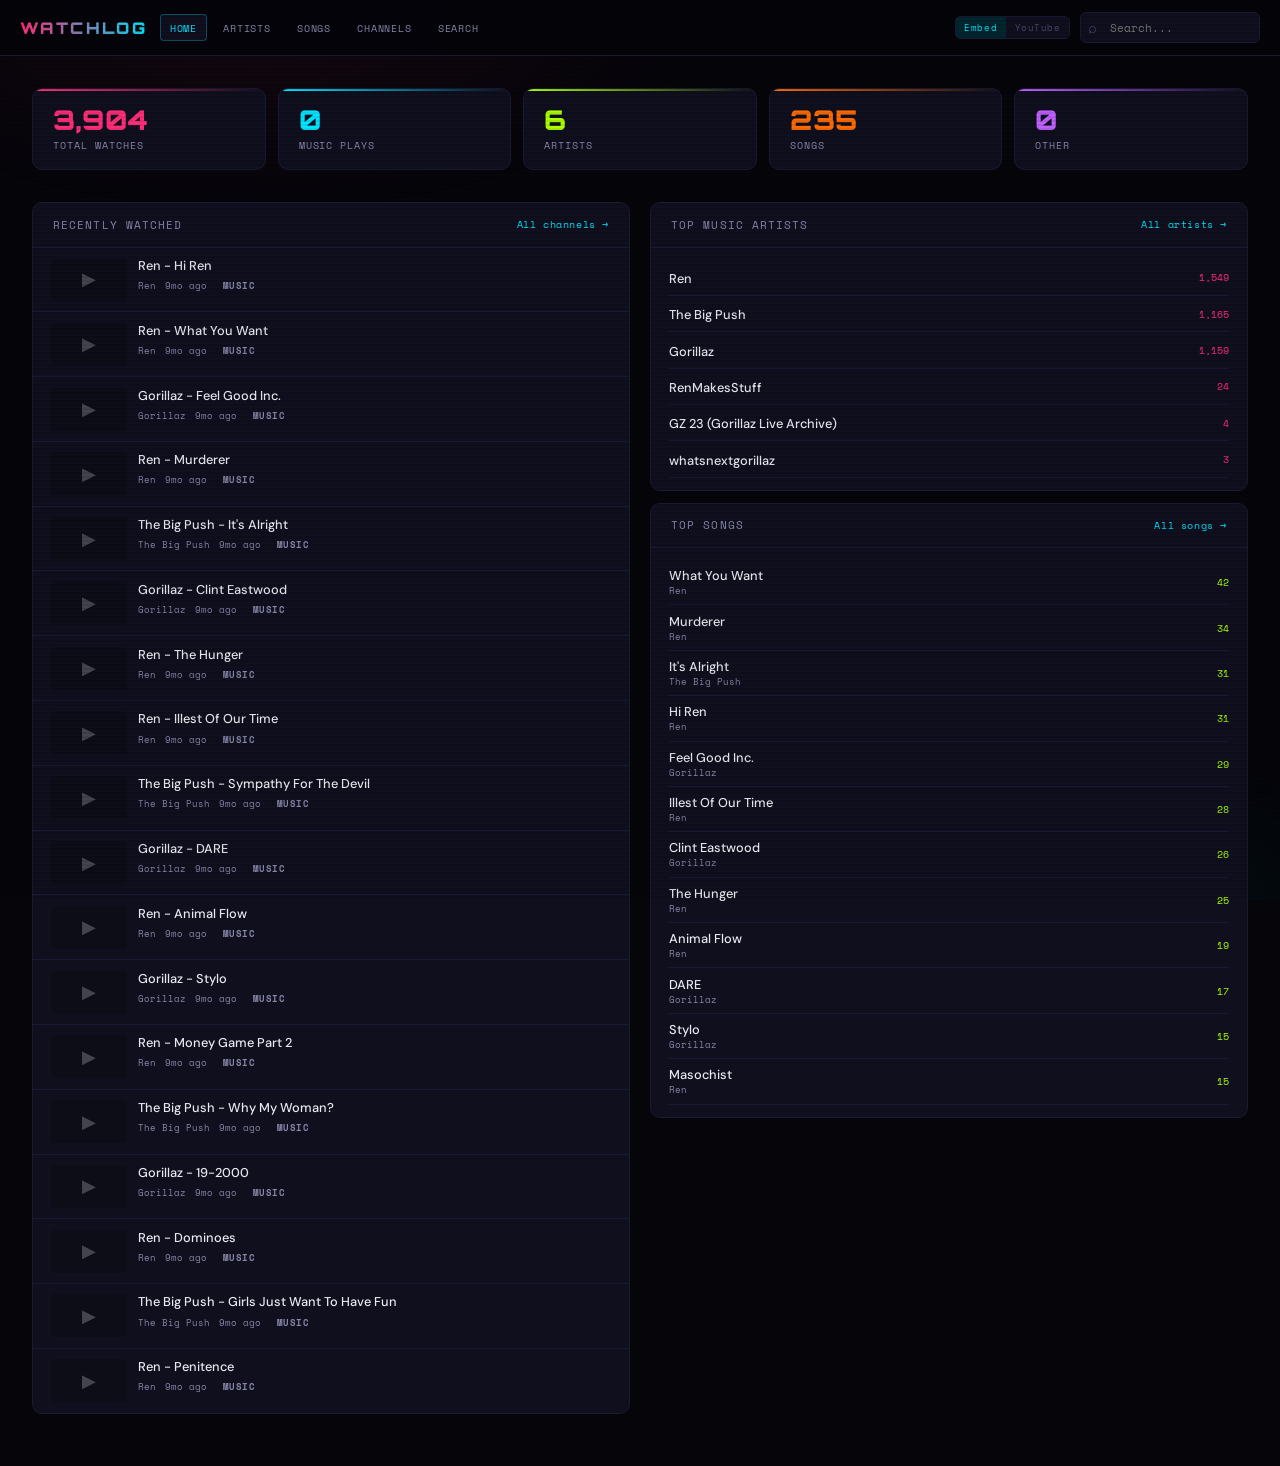
==== commit 2fdef3f2: "Fix player.html path for GitHub Pages subpath deployment PLAYER_URL was built with origin + '/player" ====
--- a/index.html
+++ b/index.html
@@ -192,6 +192,27 @@
 ::-webkit-scrollbar{width:5px;height:5px}
 ::-webkit-scrollbar-track{background:var(--bg)}
 ::-webkit-scrollbar-thumb{background:var(--border);border-radius:3px}
+
+/* SEE ALSO */
+.see-also{background:var(--surface);border:1px solid var(--border);border-radius:10px;padding:1rem 1.25rem;margin-bottom:1.25rem}
+.see-also-title{font-family:'Space Mono',monospace;font-size:.62rem;letter-spacing:.15em;text-transform:uppercase;color:var(--text3);margin-bottom:.6rem}
+.see-also-links{display:flex;flex-wrap:wrap;gap:.4rem;margin-bottom:.6rem}
+.see-also-chip{display:inline-flex;align-items:center;gap:.35rem;background:var(--bg3);border:1px solid var(--border);border-radius:20px;padding:.25rem .7rem;font-size:.78rem;cursor:pointer;transition:all .15s}
+.see-also-chip:hover{border-color:rgba(0,229,255,.4);color:var(--c2)}
+.see-also-chip .rm{background:none;border:none;color:var(--text3);cursor:pointer;font-size:.8rem;padding:0;line-height:1;margin-left:.1rem}
+.see-also-chip .rm:hover{color:var(--c1)}
+.see-also-add{display:flex;gap:.45rem;align-items:center;margin-top:.5rem;position:relative}
+.see-also-input{background:var(--bg3);border:1px solid var(--border);border-radius:6px;color:var(--text);font-family:'Space Mono',monospace;font-size:.7rem;padding:.38rem .65rem;flex:1;outline:none;transition:border-color .2s}
+.see-also-input:focus{border-color:rgba(0,229,255,.4)}
+.see-also-btn{background:rgba(170,255,0,.1);border:1px solid rgba(170,255,0,.25);border-radius:6px;color:var(--c3);font-family:'Space Mono',monospace;font-size:.65rem;padding:.38rem .75rem;cursor:pointer;white-space:nowrap;transition:all .15s}
+.see-also-btn:hover:not(:disabled){background:rgba(170,255,0,.2)}
+.see-also-btn:disabled{opacity:.35;cursor:default}
+.see-also-mutual{display:flex;align-items:center;gap:.35rem;font-family:'Space Mono',monospace;font-size:.6rem;color:var(--text3);cursor:pointer}
+.see-also-drop{position:absolute;top:100%;left:0;right:0;background:var(--surface2);border:1px solid rgba(0,229,255,.25);border-radius:6px;z-index:50;margin-top:.2rem;max-height:200px;overflow-y:auto;display:none}
+.see-also-drop.open{display:block}
+.see-also-opt{padding:.45rem .75rem;font-size:.78rem;cursor:pointer;transition:background .1s;display:flex;justify-content:space-between;align-items:center}
+.see-also-opt:hover{background:rgba(0,229,255,.08)}
+.see-also-opt small{font-family:'Space Mono',monospace;font-size:.58rem;color:var(--text3)}
 
 /* SONG DETAIL */
 .song-detail-hero{background:var(--surface);border:1px solid var(--border);border-radius:12px;padding:1.75rem;margin-bottom:1.25rem}
@@ -312,6 +333,7 @@
 <div id="page-artist" class="page">
   <button class="back-btn" onclick="go('artists')">← Artists</button>
   <div id="artistHero"></div>
+  <div id="seeAlsoSection"></div>
   <div id="artistExtra"></div>
   <div class="panel">
     <div class="panel-header">
@@ -396,6 +418,7 @@
 // DATA & STATE
 // ================================================================
 let DB = null;
+let serverMode = false;   // true when local Flask server is running
 
 const artistSt = { list:[], filtered:[], sort:'plays', q:'', page:0, per:48 };
 const chanSt   = { list:[], filtered:[], cat:'all',   q:'', page:0, per:40 };
@@ -409,7 +432,7 @@
 // PLAYER MODE
 // ================================================================
 let playerMode = 'embed';   // 'embed' | 'youtube'
-const PLAYER_URL = window.location.origin + '/player.html';
+const PLAYER_URL = window.location.origin + window.location.pathname.replace(/\/[^/]*$/, '/') + 'player.html';
 let playerTab = null;
 
 function setMode(mode) {
@@ -457,6 +480,12 @@
 // BOOT
 // ================================================================
 async function boot() {
+  // Detect local editing server
+  try {
+    const h = await fetch('/api/health', {signal: AbortSignal.timeout(600)});
+    if (h.ok) serverMode = true;
+  } catch(e) {}
+
   try {
     const r = await fetch('data.json');
     DB = await r.json();
@@ -743,6 +772,7 @@
   }
   document.getElementById('artistExtra').innerHTML = extra;
   document.getElementById('artistVidCount').textContent = artist.videos.length + ' videos';
+  loadSeeAlso(artist.slug || slug(artist.name));
   renderArtistVids();
 }
 
@@ -757,6 +787,140 @@
   document.getElementById('searchInput').value = name;
   onSearch(name);
 }
+
+// ================================================================
+// SEE ALSO
+// ================================================================
+let _seeAlsoArtistSlug = '';   // slug of artist currently shown
+let _seeAlsoSelected   = null; // {dj_slug, dj_name} chosen in dropdown
+
+async function loadSeeAlso(artistSlug) {
+  _seeAlsoArtistSlug = artistSlug;
+  _seeAlsoSelected   = null;
+  const el = document.getElementById('seeAlsoSection');
+  if (!el) return;
+
+  let links = [];
+  if (serverMode) {
+    try {
+      const r = await fetch(`/api/artist-links/${encodeURIComponent(artistSlug)}`);
+      links = await r.json();
+    } catch(e) {}
+  } else {
+    // Fall back to data already in the artist object
+    const artist = DB.artists.find(a => a.slug === artistSlug);
+    links = (artist?.see_also || []).map(s => ({
+      wl_al_id:   null,
+      wl_to_slug: s.slug,
+      dj_name:    s.name,
+      wl_label:   s.label || 'See also',
+    }));
+  }
+
+  renderSeeAlso(el, links);
+}
+
+function renderSeeAlso(el, links) {
+  const chips = links.map(lk => `
+    <span class="see-also-chip" onclick="go('artist','${esc(lk.wl_to_slug)}')">
+      ${esc(lk.dj_name)}
+      ${serverMode && lk.wl_al_id != null
+        ? `<button class="rm" title="Remove" onclick="event.stopPropagation();removeSeeAlso(${lk.wl_al_id})">×</button>`
+        : ''}
+    </span>`).join('');
+
+  const editUI = serverMode ? `
+    <div class="see-also-add">
+      <div style="flex:1;position:relative">
+        <input class="see-also-input" id="seeAlsoQ" placeholder="Search artists to add..."
+          oninput="searchSeeAlso(this.value)" autocomplete="off">
+        <div class="see-also-drop" id="seeAlsoDrop"></div>
+      </div>
+      <label class="see-also-mutual">
+        <input type="checkbox" id="seeAlsoMutual" checked style="accent-color:var(--c3)"> Mutual
+      </label>
+      <button class="see-also-btn" id="seeAlsoAddBtn" onclick="addSeeAlso()" disabled>+ Add</button>
+    </div>` : '';
+
+  if (!links.length && !serverMode) { el.innerHTML = ''; return; }
+
+  el.innerHTML = `
+    <div class="see-also">
+      <div class="see-also-title">See Also</div>
+      <div class="see-also-links" id="seeAlsoChips">${chips || '<span style="font-size:.75rem;color:var(--text3)">None yet.</span>'}</div>
+      ${editUI}
+    </div>`;
+}
+
+let _seeAlsoTimer = null;
+function searchSeeAlso(q) {
+  _seeAlsoSelected = null;
+  document.getElementById('seeAlsoAddBtn').disabled = true;
+  clearTimeout(_seeAlsoTimer);
+  if (!q.trim()) { closeSeeAlsoDrop(); return; }
+  _seeAlsoTimer = setTimeout(async () => {
+    const r = await fetch(`/api/artists?q=${encodeURIComponent(q)}`);
+    const artists = await r.json();
+    const drop = document.getElementById('seeAlsoDrop');
+    if (!drop) return;
+    const filtered = artists.filter(a => a.dj_slug !== _seeAlsoArtistSlug);
+    if (!filtered.length) { drop.innerHTML = '<div class="see-also-opt" style="color:var(--text3)">No results</div>'; drop.classList.add('open'); return; }
+    drop.innerHTML = filtered.map(a =>
+      `<div class="see-also-opt" onclick="selectSeeAlso(${JSON.stringify(a.dj_slug)},${JSON.stringify(a.dj_name)})">
+        ${esc(a.dj_name)}<small>${(a.dj_plays||0).toLocaleString()} plays</small>
+       </div>`
+    ).join('');
+    drop.classList.add('open');
+  }, 220);
+}
+
+function selectSeeAlso(dj_slug, dj_name) {
+  _seeAlsoSelected = {dj_slug, dj_name};
+  const inp = document.getElementById('seeAlsoQ');
+  if (inp) inp.value = dj_name;
+  closeSeeAlsoDrop();
+  const btn = document.getElementById('seeAlsoAddBtn');
+  if (btn) btn.disabled = false;
+}
+
+function closeSeeAlsoDrop() {
+  const d = document.getElementById('seeAlsoDrop');
+  if (d) { d.classList.remove('open'); d.innerHTML = ''; }
+}
+
+async function addSeeAlso() {
+  if (!_seeAlsoSelected) return;
+  const mutual = document.getElementById('seeAlsoMutual')?.checked ?? true;
+  const btn    = document.getElementById('seeAlsoAddBtn');
+  btn.disabled = true;
+  try {
+    const r = await fetch('/api/artist-links', {
+      method: 'POST',
+      headers: {'Content-Type': 'application/json'},
+      body: JSON.stringify({
+        from_slug: _seeAlsoArtistSlug,
+        to_slug:   _seeAlsoSelected.dj_slug,
+        mutual,
+      }),
+    });
+    const data = await r.json();
+    if (!data.ok && r.status !== 409) { alert(data.error); return; }
+  } catch(e) { alert('Server error'); return; }
+  const inp = document.getElementById('seeAlsoQ');
+  if (inp) inp.value = '';
+  _seeAlsoSelected = null;
+  await loadSeeAlso(_seeAlsoArtistSlug);   // reload
+}
+
+async function removeSeeAlso(linkId) {
+  await fetch(`/api/artist-links/${linkId}`, {method: 'DELETE'});
+  await loadSeeAlso(_seeAlsoArtistSlug);
+}
+
+// Close dropdown when clicking outside
+document.addEventListener('click', e => {
+  if (!e.target.closest('.see-also-add')) closeSeeAlsoDrop();
+});
 
 // ================================================================
 // SONGS
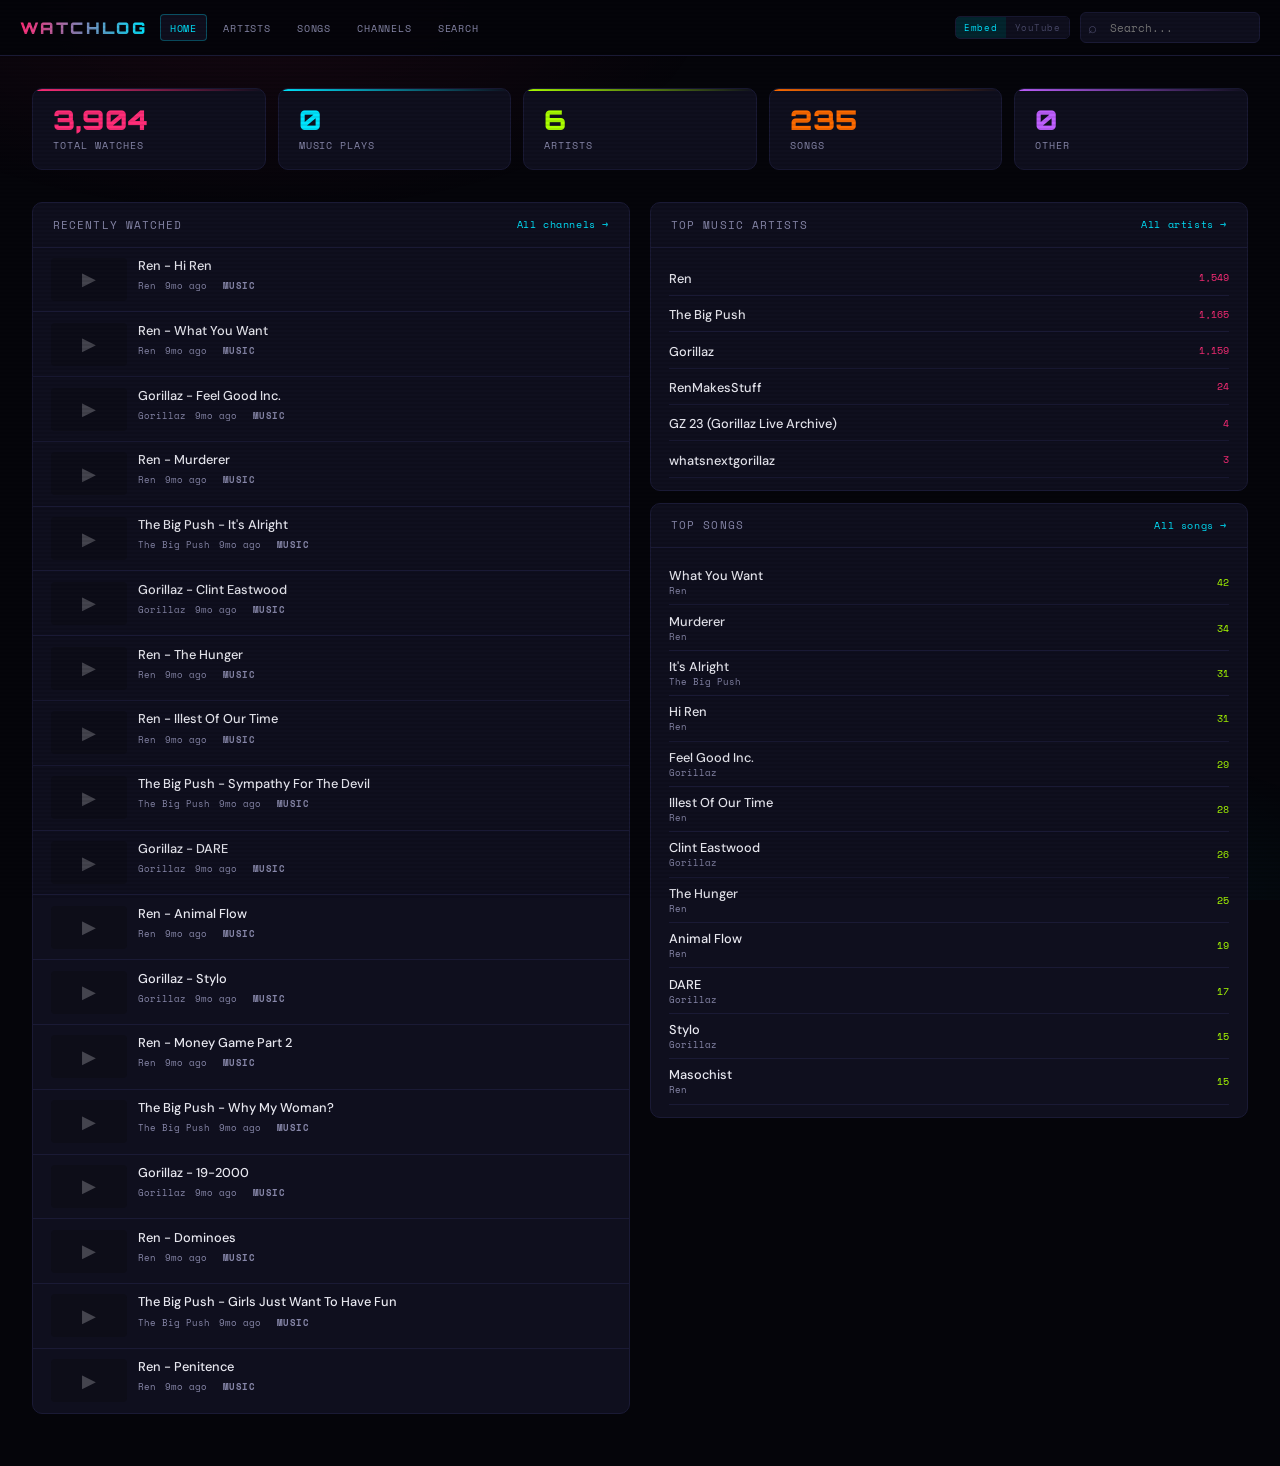
==== commit ae650fbe: "Add code split, Docker setup, pipeline improvements, and bug audit - Split index.html: extracted wat" ====
--- a/index.html
+++ b/index.html
@@ -5,233 +5,7 @@
 <meta name="viewport" content="width=device-width, initial-scale=1.0">
 <title>WATCHLOG — Dufner's YouTube History</title>
 <link href="https://fonts.googleapis.com/css2?family=Orbitron:wght@400;700;900&family=Space+Mono:ital,wght@0,400;0,700;1,400&family=DM+Sans:wght@300;400;500&display=swap" rel="stylesheet">
-<style>
-:root {
-  --bg:#05050a; --bg2:#08080f; --bg3:#0d0d18;
-  --surface:#0f0f1e; --surface2:#141428; --border:#1a1a35;
-  --c1:#ff2d78; --c2:#00e5ff; --c3:#aaff00; --c4:#ff6b00; --c5:#bf5fff;
-  --text:#e8e8f0; --text2:#8888aa; --text3:#4a4a6a;
-}
-*{box-sizing:border-box;margin:0;padding:0}
-body{background:var(--bg);color:var(--text);font-family:'DM Sans',sans-serif;min-height:100vh;overflow-x:hidden}
-body::before{content:'';position:fixed;inset:0;background:repeating-linear-gradient(0deg,transparent,transparent 2px,rgba(0,0,0,.08) 2px,rgba(0,0,0,.08) 4px);pointer-events:none;z-index:9999}
-body::after{content:'';position:fixed;inset:0;background:radial-gradient(ellipse 60% 40% at 20% 0%,rgba(255,45,120,.07) 0%,transparent 60%),radial-gradient(ellipse 50% 30% at 80% 100%,rgba(0,229,255,.06) 0%,transparent 60%);pointer-events:none;z-index:0}
-#app{position:relative;z-index:1}
-
-/* NAV */
-nav{position:sticky;top:0;z-index:100;background:rgba(5,5,10,.93);backdrop-filter:blur(20px);border-bottom:1px solid var(--border);padding:0 1.25rem;display:flex;align-items:center;gap:.4rem;height:56px;flex-wrap:nowrap}
-.logo{font-family:'Orbitron',monospace;font-weight:900;font-size:1rem;letter-spacing:.15em;background:linear-gradient(90deg,var(--c1),var(--c2));-webkit-background-clip:text;-webkit-text-fill-color:transparent;cursor:pointer;text-decoration:none;flex-shrink:0;margin-right:.4rem}
-.nav-link{font-family:'Space Mono',monospace;font-size:.65rem;letter-spacing:.08em;text-transform:uppercase;color:var(--text2);padding:.3rem .55rem;border-radius:4px;cursor:pointer;transition:all .2s;border:1px solid transparent;white-space:nowrap;flex-shrink:0}
-.nav-link:hover,.nav-link.active{color:var(--text);border-color:var(--border);background:var(--surface)}
-.nav-link.active{color:var(--c2);border-color:rgba(0,229,255,.3)}
-.nav-right{margin-left:auto;display:flex;align-items:center;gap:.6rem;flex-shrink:0}
-.nav-search{position:relative}
-.nav-search input{background:var(--surface);border:1px solid var(--border);border-radius:6px;color:var(--text);font-family:'Space Mono',monospace;font-size:.7rem;padding:.4rem .7rem .4rem 1.8rem;width:180px;outline:none;transition:all .2s}
-.nav-search input:focus{border-color:rgba(0,229,255,.4);box-shadow:0 0 0 2px rgba(0,229,255,.1);width:230px}
-.nav-search::before{content:'⌕';position:absolute;left:.5rem;top:50%;transform:translateY(-50%);color:var(--text3);font-size:.95rem;pointer-events:none}
-
-/* PLAYER MODE TOGGLE */
-.mode-toggle{display:flex;align-items:center;gap:0;border:1px solid var(--border);border-radius:5px;overflow:hidden;flex-shrink:0}
-.mode-btn{font-family:'Space Mono',monospace;font-size:.58rem;letter-spacing:.06em;padding:.28rem .55rem;cursor:pointer;background:var(--surface);color:var(--text3);border:none;transition:all .15s;white-space:nowrap}
-.mode-btn.active{background:rgba(0,229,255,.15);color:var(--c2)}
-.mode-btn:hover:not(.active){background:var(--surface2);color:var(--text2)}
-
-/* PAGES */
-.page{display:none;padding:2rem;max-width:1400px;margin:0 auto}
-.page.active{display:block;animation:fadeIn .3s ease}
-@keyframes fadeIn{from{opacity:0;transform:translateY(8px)}to{opacity:1;transform:none}}
-
-/* HEADERS */
-.section-label{font-family:'Space Mono',monospace;font-size:.62rem;letter-spacing:.2em;text-transform:uppercase;color:var(--text3);margin-bottom:.35rem}
-.section-title{font-family:'Orbitron',monospace;font-weight:700;font-size:1.5rem;letter-spacing:.04em;margin-bottom:1.5rem}
-
-/* STAT CARDS */
-.stat-grid{display:grid;grid-template-columns:repeat(5,1fr);gap:.75rem;margin-bottom:2rem}
-.stat-card{background:var(--surface);border:1px solid var(--border);border-radius:10px;padding:1.1rem 1.25rem;position:relative;overflow:hidden;cursor:pointer;transition:border-color .2s}
-.stat-card:hover{border-color:rgba(255,255,255,.1)}
-.stat-card::before{content:'';position:absolute;top:0;left:0;right:0;height:2px}
-.stat-card:nth-child(1)::before{background:linear-gradient(90deg,var(--c1),transparent)}
-.stat-card:nth-child(2)::before{background:linear-gradient(90deg,var(--c2),transparent)}
-.stat-card:nth-child(3)::before{background:linear-gradient(90deg,var(--c3),transparent)}
-.stat-card:nth-child(4)::before{background:linear-gradient(90deg,var(--c4),transparent)}
-.stat-card:nth-child(5)::before{background:linear-gradient(90deg,var(--c5),transparent)}
-.stat-num{font-family:'Orbitron',monospace;font-size:1.7rem;font-weight:900;line-height:1;margin-bottom:.25rem}
-.stat-card:nth-child(1) .stat-num{color:var(--c1)}
-.stat-card:nth-child(2) .stat-num{color:var(--c2)}
-.stat-card:nth-child(3) .stat-num{color:var(--c3)}
-.stat-card:nth-child(4) .stat-num{color:var(--c4)}
-.stat-card:nth-child(5) .stat-num{color:var(--c5)}
-.stat-label{font-family:'Space Mono',monospace;font-size:.6rem;letter-spacing:.1em;text-transform:uppercase;color:var(--text2)}
-
-/* PANEL */
-.panel{background:var(--surface);border:1px solid var(--border);border-radius:10px;overflow:hidden;margin-bottom:1.25rem}
-.panel-header{padding:.85rem 1.25rem;border-bottom:1px solid var(--border);display:flex;align-items:center;justify-content:space-between}
-.panel-title{font-family:'Space Mono',monospace;font-size:.68rem;letter-spacing:.1em;text-transform:uppercase;color:var(--text2)}
-.panel-action{font-family:'Space Mono',monospace;font-size:.62rem;color:var(--c2);cursor:pointer;background:none;border:none;padding:0;letter-spacing:.06em}
-.panel-action:hover{text-decoration:underline}
-
-/* VIDEO ITEMS */
-.video-list{list-style:none}
-.video-item{display:flex;align-items:flex-start;gap:.7rem;padding:.65rem 1.1rem;border-bottom:1px solid var(--border);transition:background .15s;text-decoration:none;color:inherit;cursor:pointer}
-.video-item:last-child{border-bottom:none}
-.video-item:hover{background:var(--surface2)}
-.video-thumb{width:76px;height:43px;border-radius:4px;background:var(--bg3);flex-shrink:0;overflow:hidden}
-.video-thumb img{width:100%;height:100%;object-fit:cover}
-.video-thumb-ph{width:100%;height:100%;display:flex;align-items:center;justify-content:center;font-size:1.1rem;opacity:.25}
-.video-info{flex:1;min-width:0}
-.video-title{font-size:.8rem;font-weight:500;line-height:1.3;margin-bottom:.2rem;white-space:nowrap;overflow:hidden;text-overflow:ellipsis}
-.video-meta{font-family:'Space Mono',monospace;font-size:.58rem;color:var(--text2);display:flex;gap:.6rem;align-items:center;flex-wrap:wrap}
-
-/* BADGES */
-.cat-badge{padding:.08rem .35rem;border-radius:3px;font-size:.55rem;letter-spacing:.07em;text-transform:uppercase;font-weight:700}
-.cat-music{background:rgba(255,45,120,.15);color:var(--c1);border:1px solid rgba(255,45,120,.3)}
-.cat-tech{background:rgba(0,229,255,.1);color:var(--c2);border:1px solid rgba(0,229,255,.25)}
-.cat-tv{background:rgba(255,107,0,.12);color:var(--c4);border:1px solid rgba(255,107,0,.3)}
-.cat-food{background:rgba(170,255,0,.1);color:var(--c3);border:1px solid rgba(170,255,0,.25)}
-.cat-comedy{background:rgba(191,95,255,.12);color:var(--c5);border:1px solid rgba(191,95,255,.3)}
-.cat-gaming{background:rgba(0,229,255,.08);color:#66ffcc;border:1px solid rgba(0,229,255,.2)}
-.cat-news{background:rgba(255,107,0,.08);color:#ffaa55;border:1px solid rgba(255,107,0,.2)}
-.cat-other,.cat-unsure{background:rgba(136,136,170,.1);color:var(--text2);border:1px solid var(--border)}
-/* Media type badge */
-.mt-badge{padding:.07rem .32rem;border-radius:3px;font-size:.52rem;letter-spacing:.05em;font-weight:600;background:rgba(170,255,0,.1);color:var(--c3);border:1px solid rgba(170,255,0,.2)}
-/* MusicBrainz data chips */
-.mb-chips{display:flex;flex-wrap:wrap;gap:.35rem;margin-top:.5rem}
-.mb-chip{font-family:'Space Mono',monospace;font-size:.57rem;padding:.15rem .45rem;border-radius:12px;background:rgba(0,229,255,.08);color:var(--c2);border:1px solid rgba(0,229,255,.2)}
-.mb-dot{display:inline-block;width:6px;height:6px;border-radius:50%;background:var(--c2);margin-right:.3rem;opacity:.7;vertical-align:middle}
-
-/* ARTIST / SONG / CHANNEL GRID */
-.artist-grid{display:grid;grid-template-columns:repeat(auto-fill,minmax(155px,1fr));gap:.65rem;margin-bottom:1.25rem}
-.artist-card{background:var(--surface);border:1px solid var(--border);border-radius:10px;padding:1rem;cursor:pointer;transition:all .2s;position:relative;overflow:hidden}
-.artist-card:hover{border-color:rgba(255,45,120,.45);transform:translateY(-2px)}
-.artist-name{font-weight:600;font-size:.82rem;margin-bottom:.3rem;line-height:1.3}
-.artist-count{font-family:'Space Mono',monospace;font-size:.6rem;color:var(--c1)}
-.artist-since{font-family:'Space Mono',monospace;font-size:.57rem;color:var(--text3);margin-top:.15rem}
-.artist-mb-line{font-family:'Space Mono',monospace;font-size:.55rem;color:var(--c2);margin-top:.2rem;opacity:.8}
-
-.song-grid{display:grid;grid-template-columns:repeat(auto-fill,minmax(210px,1fr));gap:.65rem;margin-bottom:1.25rem}
-.song-card{background:var(--surface);border:1px solid var(--border);border-radius:10px;padding:1rem;cursor:pointer;transition:all .2s;position:relative;overflow:hidden}
-.song-card:hover{border-color:rgba(170,255,0,.4);transform:translateY(-2px)}
-.song-title{font-weight:600;font-size:.84rem;margin-bottom:.25rem;line-height:1.3;white-space:nowrap;overflow:hidden;text-overflow:ellipsis}
-.song-artist{font-size:.75rem;color:var(--text2);margin-bottom:.3rem;white-space:nowrap;overflow:hidden;text-overflow:ellipsis}
-.song-meta{font-family:'Space Mono',monospace;font-size:.58rem;color:var(--c3);display:flex;gap:.5rem;flex-wrap:wrap;align-items:center;margin-top:.2rem}
-.song-isrc{font-family:'Space Mono',monospace;font-size:.52rem;color:var(--text3);margin-top:.25rem;letter-spacing:.03em}
-
-/* FEATURED ARTIST BADGE */
-.featured-badge{display:inline-block;background:linear-gradient(90deg,var(--c1),var(--c5));color:white;font-family:'Space Mono',monospace;font-size:.55rem;letter-spacing:.1em;padding:.15rem .5rem;border-radius:3px;text-transform:uppercase;margin-bottom:.4rem}
-
-/* ARTIST HERO */
-.artist-hero{background:var(--surface);border:1px solid var(--border);border-radius:12px;padding:1.75rem;margin-bottom:1.25rem;position:relative;overflow:hidden}
-.artist-hero::before{content:'';position:absolute;top:-40%;right:-5%;width:280px;height:280px;background:radial-gradient(ellipse,rgba(255,45,120,.08) 0%,transparent 70%);pointer-events:none}
-.artist-hero-inner{display:flex;align-items:flex-start;gap:1.5rem}
-.artist-avatar{width:72px;height:72px;border-radius:50%;background:linear-gradient(135deg,var(--c1),var(--c5));display:flex;align-items:center;justify-content:center;font-family:'Orbitron',monospace;font-size:1.5rem;font-weight:900;flex-shrink:0;color:white}
-.artist-hero-name{font-family:'Orbitron',monospace;font-weight:700;font-size:1.6rem;margin-bottom:.5rem}
-.artist-hero-stats{font-family:'Space Mono',monospace;font-size:.65rem;color:var(--text2);display:flex;gap:1.25rem;flex-wrap:wrap}
-.artist-hero-stats .hl{color:var(--c1)}
-.artist-notes{margin-top:.85rem;padding:.75rem 1rem;background:rgba(255,45,120,.05);border:1px solid rgba(255,45,120,.15);border-radius:6px;font-size:.78rem;color:var(--text2);line-height:1.5;font-style:italic}
-
-/* FEATURED PAGE */
-.featured-section{background:var(--surface);border:1px solid var(--border);border-radius:10px;padding:1.5rem;margin-bottom:1.25rem}
-.featured-section-title{font-family:'Space Mono',monospace;font-size:.68rem;letter-spacing:.12em;text-transform:uppercase;color:var(--text3);margin-bottom:.75rem;padding-bottom:.5rem;border-bottom:1px solid var(--border)}
-.placeholder-block{background:var(--bg3);border:1px dashed var(--border);border-radius:6px;padding:1.25rem;text-align:center;color:var(--text3);font-family:'Space Mono',monospace;font-size:.68rem;letter-spacing:.08em}
-
-/* CATEGORY TABS */
-.cat-tabs{display:flex;gap:.4rem;margin-bottom:1.25rem;flex-wrap:wrap}
-.cat-tab{font-family:'Space Mono',monospace;font-size:.65rem;letter-spacing:.08em;text-transform:uppercase;padding:.35rem .8rem;border-radius:20px;cursor:pointer;border:1px solid var(--border);color:var(--text2);background:var(--surface);transition:all .15s;white-space:nowrap}
-.cat-tab:hover{color:var(--text);border-color:rgba(255,45,120,.35)}
-.cat-tab.active{border-color:rgba(255,45,120,.4);background:rgba(255,45,120,.1);color:var(--c1)}
-
-/* CHANNEL GRID */
-.channel-grid{display:grid;grid-template-columns:repeat(auto-fill,minmax(190px,1fr));gap:.65rem;margin-bottom:1.25rem}
-.channel-card{background:var(--surface);border:1px solid var(--border);border-radius:10px;padding:.9rem 1rem;cursor:pointer;transition:all .2s}
-.channel-card:hover{border-color:rgba(0,229,255,.4);transform:translateY(-2px)}
-.channel-name{font-weight:500;font-size:.8rem;margin-bottom:.25rem;white-space:nowrap;overflow:hidden;text-overflow:ellipsis}
-.channel-plays{font-family:'Space Mono',monospace;font-size:.6rem;color:var(--c2)}
-
-/* MYSTERY SECTION */
-.mystery-header{background:linear-gradient(135deg,rgba(191,95,255,.1),rgba(255,45,120,.08));border:1px solid rgba(191,95,255,.25);border-radius:10px;padding:1.1rem 1.4rem;margin-bottom:1rem;display:flex;align-items:center;gap:1rem}
-.mystery-skull{font-size:1.8rem}
-.mystery-title{font-family:'Orbitron',monospace;font-weight:700;font-size:1rem;color:var(--c5)}
-.mystery-sub{font-family:'Space Mono',monospace;font-size:.62rem;color:var(--text3);margin-top:.2rem}
-
-/* BACK BTN */
-.back-btn{display:inline-flex;align-items:center;gap:.4rem;font-family:'Space Mono',monospace;font-size:.62rem;letter-spacing:.1em;color:var(--text2);cursor:pointer;padding:.35rem 0;margin-bottom:1.25rem;background:none;border:none;text-transform:uppercase;transition:color .15s}
-.back-btn:hover{color:var(--c2)}
-
-/* FILTERS ROW */
-.filters{display:flex;gap:.5rem;margin-bottom:1.25rem;flex-wrap:wrap;align-items:center}
-.filter-input{background:var(--surface);border:1px solid var(--border);border-radius:6px;color:var(--text);font-family:'Space Mono',monospace;font-size:.7rem;padding:.38rem .7rem;outline:none;width:190px;transition:border-color .2s}
-.filter-input:focus{border-color:rgba(0,229,255,.4)}
-.sort-select{background:var(--surface);border:1px solid var(--border);color:var(--text2);font-family:'Space Mono',monospace;font-size:.63rem;padding:.35rem .55rem;border-radius:5px;cursor:pointer;outline:none}
-
-/* PAGINATION */
-.pagination{display:flex;gap:.35rem;align-items:center;justify-content:center;padding:1.25rem 0;flex-wrap:wrap}
-.page-btn{background:var(--surface);border:1px solid var(--border);color:var(--text2);font-family:'Space Mono',monospace;font-size:.65rem;padding:.38rem .65rem;border-radius:5px;cursor:pointer;transition:all .15s}
-.page-btn:hover{background:var(--surface2);color:var(--text)}
-.page-btn.active{background:rgba(255,45,120,.15);border-color:rgba(255,45,120,.4);color:var(--c1)}
-.page-btn:disabled{opacity:.3;cursor:default}
-.page-info{font-family:'Space Mono',monospace;font-size:.58rem;color:var(--text3);margin-left:.4rem}
-
-/* TWO COL */
-.two-col{display:grid;grid-template-columns:1fr 1fr;gap:1.25rem}
-.three-col{display:grid;grid-template-columns:1fr 1fr 1fr;gap:1.25rem}
-
-/* AFFILIATES */
-.affiliates{display:flex;gap:.5rem;flex-wrap:wrap;margin-top:.75rem}
-.affiliate-chip{background:var(--surface2);border:1px solid var(--border);border-radius:20px;padding:.25rem .7rem;font-family:'Space Mono',monospace;font-size:.6rem;color:var(--text2);cursor:pointer;transition:all .15s}
-.affiliate-chip:hover{border-color:rgba(255,45,120,.4);color:var(--c1)}
-
-/* LOADING / EMPTY */
-.loading{text-align:center;padding:4rem;font-family:'Space Mono',monospace;font-size:.8rem;color:var(--text2)}
-.loading-dot{display:inline-block;animation:blink 1s infinite}
-.loading-dot:nth-child(2){animation-delay:.2s}
-.loading-dot:nth-child(3){animation-delay:.4s}
-@keyframes blink{0%,80%,100%{opacity:0}40%{opacity:1}}
-.empty{text-align:center;padding:3rem;color:var(--text3);font-family:'Space Mono',monospace;font-size:.72rem}
-
-/* SCROLLBAR */
-::-webkit-scrollbar{width:5px;height:5px}
-::-webkit-scrollbar-track{background:var(--bg)}
-::-webkit-scrollbar-thumb{background:var(--border);border-radius:3px}
-
-/* SEE ALSO */
-.see-also{background:var(--surface);border:1px solid var(--border);border-radius:10px;padding:1rem 1.25rem;margin-bottom:1.25rem}
-.see-also-title{font-family:'Space Mono',monospace;font-size:.62rem;letter-spacing:.15em;text-transform:uppercase;color:var(--text3);margin-bottom:.6rem}
-.see-also-links{display:flex;flex-wrap:wrap;gap:.4rem;margin-bottom:.6rem}
-.see-also-chip{display:inline-flex;align-items:center;gap:.35rem;background:var(--bg3);border:1px solid var(--border);border-radius:20px;padding:.25rem .7rem;font-size:.78rem;cursor:pointer;transition:all .15s}
-.see-also-chip:hover{border-color:rgba(0,229,255,.4);color:var(--c2)}
-.see-also-chip .rm{background:none;border:none;color:var(--text3);cursor:pointer;font-size:.8rem;padding:0;line-height:1;margin-left:.1rem}
-.see-also-chip .rm:hover{color:var(--c1)}
-.see-also-add{display:flex;gap:.45rem;align-items:center;margin-top:.5rem;position:relative}
-.see-also-input{background:var(--bg3);border:1px solid var(--border);border-radius:6px;color:var(--text);font-family:'Space Mono',monospace;font-size:.7rem;padding:.38rem .65rem;flex:1;outline:none;transition:border-color .2s}
-.see-also-input:focus{border-color:rgba(0,229,255,.4)}
-.see-also-btn{background:rgba(170,255,0,.1);border:1px solid rgba(170,255,0,.25);border-radius:6px;color:var(--c3);font-family:'Space Mono',monospace;font-size:.65rem;padding:.38rem .75rem;cursor:pointer;white-space:nowrap;transition:all .15s}
-.see-also-btn:hover:not(:disabled){background:rgba(170,255,0,.2)}
-.see-also-btn:disabled{opacity:.35;cursor:default}
-.see-also-mutual{display:flex;align-items:center;gap:.35rem;font-family:'Space Mono',monospace;font-size:.6rem;color:var(--text3);cursor:pointer}
-.see-also-drop{position:absolute;top:100%;left:0;right:0;background:var(--surface2);border:1px solid rgba(0,229,255,.25);border-radius:6px;z-index:50;margin-top:.2rem;max-height:200px;overflow-y:auto;display:none}
-.see-also-drop.open{display:block}
-.see-also-opt{padding:.45rem .75rem;font-size:.78rem;cursor:pointer;transition:background .1s;display:flex;justify-content:space-between;align-items:center}
-.see-also-opt:hover{background:rgba(0,229,255,.08)}
-.see-also-opt small{font-family:'Space Mono',monospace;font-size:.58rem;color:var(--text3)}
-
-/* SONG DETAIL */
-.song-detail-hero{background:var(--surface);border:1px solid var(--border);border-radius:12px;padding:1.75rem;margin-bottom:1.25rem}
-.song-detail-title{font-family:'Orbitron',monospace;font-weight:700;font-size:1.5rem;margin-bottom:.4rem}
-.song-detail-row{display:flex;gap:2rem;flex-wrap:wrap;margin-bottom:.5rem}
-.song-detail-field{font-family:'Space Mono',monospace;font-size:.65rem;color:var(--text3)}
-.song-detail-field span{color:var(--text);margin-left:.3rem}
-
-@media(max-width:768px){
-  nav{padding:0 .75rem;gap:.3rem}
-  .nav-search input{width:110px}
-  .page{padding:1rem}
-  .stat-grid{grid-template-columns:repeat(3,1fr)}
-  .two-col,.three-col{grid-template-columns:1fr}
-  .artist-grid{grid-template-columns:repeat(auto-fill,minmax(130px,1fr))}
-  .song-grid{grid-template-columns:repeat(auto-fill,minmax(160px,1fr))}
-  .mode-toggle{display:none}
-}
-</style>
+<link rel="stylesheet" href="watchlog.css">
 </head>
 <body>
 <div id="app">
@@ -413,771 +187,6 @@
 </div>
 </div><!-- #app -->
 
-<script>
-// ================================================================
-// DATA & STATE
-// ================================================================
-let DB = null;
-let serverMode = false;   // true when local Flask server is running
-
-const artistSt = { list:[], filtered:[], sort:'plays', q:'', page:0, per:48 };
-const chanSt   = { list:[], filtered:[], cat:'all',   q:'', page:0, per:40 };
-const songSt   = { list:[], filtered:[], sort:'plays', q:'', qa:'', page:0, per:48 };
-
-let curArtist = null, artVidPage = 0;
-let curChan   = null, chanVidPage = 0;
-let curSong   = null;
-
-// ================================================================
-// PLAYER MODE
-// ================================================================
-let playerMode = 'embed';   // 'embed' | 'youtube'
-const PLAYER_URL = window.location.origin + window.location.pathname.replace(/\/[^/]*$/, '/') + 'player.html';
-let playerTab = null;
-
-function setMode(mode) {
-  playerMode = mode;
-  document.getElementById('modeEmbed').classList.toggle('active',   mode === 'embed');
-  document.getElementById('modeYoutube').classList.toggle('active', mode === 'youtube');
-}
-
-function sendToPlayer(videoId) {
-  if (!videoId) return;
-  if (playerMode === 'youtube') {
-    window.open('https://www.youtube.com/watch?v=' + videoId, '_blank');
-    return;
-  }
-  // Embed mode: use player.html
-  const url = PLAYER_URL + '?v=' + videoId;
-  if (!playerTab || playerTab.closed) {
-    playerTab = window.open(url, 'watchlog_player');
-    setTimeout(() => { if (playerTab) playerTab.postMessage({ videoId }, '*'); }, 1500);
-  } else {
-    playerTab.focus();
-    playerTab.postMessage({ videoId }, '*');
-  }
-}
-
-function openPageQueue() {
-  const pageVids = paginate(curArtist.videos, artVidPage, 20);
-  const ids = pageVids.map(v => v.id).filter(Boolean);
-  if (!ids.length) return;
-  if (playerMode === 'youtube') {
-    window.open('https://www.youtube.com/watch?v=' + ids[0], '_blank');
-    return;
-  }
-  const url = PLAYER_URL + '?v=' + ids[0] + '&q=' + ids.join(',');
-  if (!playerTab || playerTab.closed) {
-    playerTab = window.open(url, 'watchlog_player');
-    setTimeout(() => { if (playerTab) playerTab.postMessage({ queue: ids }, '*'); }, 1500);
-  } else {
-    playerTab.focus();
-    playerTab.postMessage({ queue: ids }, '*');
-  }
-}
-
-// ================================================================
-// BOOT
-// ================================================================
-async function boot() {
-  // Detect local editing server
-  try {
-    const h = await fetch('/api/health', {signal: AbortSignal.timeout(600)});
-    if (h.ok) serverMode = true;
-  } catch(e) {}
-
-  try {
-    const r = await fetch('data.json');
-    DB = await r.json();
-    document.getElementById('loading').style.display = 'none';
-    artistSt.list = (DB.artists || []).slice();
-    artistSt.filtered = artistSt.list.slice();
-    chanSt.list = (DB.other_channels || []).slice();
-    chanSt.filtered = chanSt.list.slice();
-    songSt.list = (DB.songs || []).slice();
-    songSt.filtered = songSt.list.slice();
-    buildCatTabs();
-    renderHome();
-    renderArtistGrid();
-    renderChanGrid();
-    renderSongGrid();
-    handleHash();
-  } catch(e) {
-    document.getElementById('loading').textContent = 'Error loading data.json — make sure it is in the same folder.';
-  }
-}
-
-// ================================================================
-// ROUTING
-// ================================================================
-function go(page, param) {
-  // Backward compat redirects
-  if (page === 'music')  page = 'artists';
-  if (page === 'videos') page = 'channels';
-
-  document.querySelectorAll('.page').forEach(p => p.classList.remove('active'));
-  document.querySelectorAll('.nav-link').forEach(l => l.classList.remove('active'));
-  document.getElementById('page-' + page)?.classList.add('active');
-  document.querySelector(`.nav-link[data-page="${page}"]`)?.classList.add('active');
-  if (page === 'artist')  renderArtistDetail(param);
-  if (page === 'channel') renderChanDetail(param);
-  if (page === 'song')    renderSongDetail(param);
-  window.scrollTo(0, 0);
-  const hash = param ? `${page}/${param}` : page;
-  if (location.hash.slice(1) !== hash) location.hash = hash;
-}
-
-function handleHash() {
-  const h = location.hash.slice(1) || 'home';
-  if (h.startsWith('artist/'))  { go('artist',  h.slice(7));  return; }
-  if (h.startsWith('channel/')) { go('channel', h.slice(8));  return; }
-  if (h.startsWith('song/'))    { go('song',    h.slice(5));  return; }
-  go(h);
-}
-window.addEventListener('hashchange', handleHash);
-
-// ================================================================
-// UTILS
-// ================================================================
-function esc(s){ return (s||'').replace(/&/g,'&amp;').replace(/</g,'&lt;').replace(/>/g,'&gt;') }
-function slug(s){ return s.toLowerCase().replace(/[^a-z0-9]+/g,'-').replace(/^-|-$/g,'') }
-function ago(ts){
-  if(!ts) return '';
-  const d=(new Date()-new Date(ts))/1000;
-  if(d<60)        return 'just now';
-  if(d<3600)      return Math.floor(d/60)+'m ago';
-  if(d<86400)     return Math.floor(d/3600)+'h ago';
-  if(d<86400*7)   return Math.floor(d/86400)+'d ago';
-  if(d<86400*30)  return Math.floor(d/86400/7)+'w ago';
-  if(d<86400*365) return Math.floor(d/86400/30)+'mo ago';
-  return Math.floor(d/86400/365)+'y ago';
-}
-function fmtDur(ms){
-  if(!ms) return '';
-  const t=Math.round(ms/1000), m=Math.floor(t/60), s=t%60;
-  return m+':'+(s<10?'0':'')+s;
-}
-function badge(cat){
-  return `<span class="cat-badge cat-${cat||'unsure'}">${cat||'?'}</span>`;
-}
-function mtBadge(mt){
-  return mt ? `<span class="mt-badge">${esc(mt)}</span>` : '';
-}
-function thumb(id){ return id ? `https://img.youtube.com/vi/${id}/mqdefault.jpg` : null; }
-
-function videoItem(v, showCat=false){
-  const t     = thumb(v.id || v.vid);
-  const vid   = v.id || v.vid || '';
-  const title = v.t || v.title || '';
-  const ch    = v.ch || v.nn || v.rn || '';
-  const ts    = v.ts || v.date || '';
-  const cat   = v.cat || '';
-  const mt    = v.mt || '';
-  const msSong= v.ms || '';
-  const click = vid ? `onclick="sendToPlayer('${vid}');return false;"` : '';
-  return `<a class="video-item" href="#" ${click}>
-    <div class="video-thumb">${t
-      ? `<img src="${t}" loading="lazy" onerror="this.parentElement.innerHTML='<div class=\\'video-thumb-ph\\'>&#9654;</div>'">`
-      : `<div class="video-thumb-ph">&#9654;</div>`}</div>
-    <div class="video-info">
-      <div class="video-title" title="${esc(title)}">${esc(msSong && msSong!==title ? msSong : title)}</div>
-      <div class="video-meta">
-        ${ch ? `<span>${esc(ch)}</span>` : ''}
-        ${ts ? `<span>${ago(ts)}</span>` : ''}
-        ${mt ? mtBadge(mt) : ''}
-        ${showCat ? badge(cat) : ''}
-      </div>
-      ${msSong && msSong!==title ? `<div style="font-family:'Space Mono',monospace;font-size:.54rem;color:var(--text3);margin-top:.1rem;overflow:hidden;text-overflow:ellipsis;white-space:nowrap" title="${esc(title)}">${esc(title)}</div>` : ''}
-    </div>
-  </a>`;
-}
-
-function paginate(items, page, per){ return items.slice(page*per, (page+1)*per) }
-
-function renderPag(id, total, page, per, fn){
-  const tp = Math.ceil(total/per);
-  if(tp<=1){ document.getElementById(id).innerHTML=''; return; }
-  let h = `<button class="page-btn" onclick="${fn}(${page-1})" ${page===0?'disabled':''}>&#8592;</button>`;
-  let s=Math.max(0,page-3), e=Math.min(tp-1,page+3);
-  if(s>0) h+=`<button class="page-btn" onclick="${fn}(0)">1</button><span style="color:var(--text3);font-size:.7rem">...</span>`;
-  for(let i=s;i<=e;i++) h+=`<button class="page-btn ${i===page?'active':''}" onclick="${fn}(${i})">${i+1}</button>`;
-  if(e<tp-1) h+=`<span style="color:var(--text3);font-size:.7rem">...</span><button class="page-btn" onclick="${fn}(${tp-1})">${tp}</button>`;
-  h+=`<button class="page-btn" onclick="${fn}(${page+1})" ${page===tp-1?'disabled':''}>&#8594;</button>`;
-  h+=`<span class="page-info">${page*per+1}&#8211;${Math.min((page+1)*per,total)} of ${total.toLocaleString()}</span>`;
-  document.getElementById(id).innerHTML=h;
-}
-
-function mbChips(obj) {
-  const chips = [];
-  if (obj.mb_country || obj.mb_country) chips.push(obj.mb_country);
-  if (obj.mb_type)  chips.push(obj.mb_type);
-  if (obj.mb_begin) {
-    const yr = obj.mb_begin.slice(0,4);
-    const end = obj.mb_end ? obj.mb_end.slice(0,4) : '';
-    chips.push(yr + (end ? '–'+end : '–'));
-  }
-  const tags = (obj.mb_tags || []).slice(0,4);
-  tags.forEach(t => chips.push(t));
-  if (!chips.length) return '';
-  return `<div class="mb-chips">${chips.map(c=>`<span class="mb-chip">${esc(c)}</span>`).join('')}</div>`;
-}
-
-// ================================================================
-// HOME
-// ================================================================
-function renderHome(){
-  const cc=DB.cat_counts||{}, T=DB.total||0;
-  const songs = DB.songs || [];
-  document.getElementById('statGrid').innerHTML=`
-    <div class="stat-card" onclick="go('channels')"><div class="stat-num">${T.toLocaleString()}</div><div class="stat-label">Total Watches</div></div>
-    <div class="stat-card" onclick="go('artists')"><div class="stat-num">${(cc.music||0).toLocaleString()}</div><div class="stat-label">Music Plays</div></div>
-    <div class="stat-card" onclick="go('artists')"><div class="stat-num">${(DB.artists||[]).length.toLocaleString()}</div><div class="stat-label">Artists</div></div>
-    <div class="stat-card" onclick="go('songs')"><div class="stat-num">${songs.length.toLocaleString()}</div><div class="stat-label">Songs</div></div>
-    <div class="stat-card" onclick="go('channels')"><div class="stat-num">${((cc.tv||0)+(cc.tech||0)+(cc.food||0)+(cc.comedy||0)+(cc.gaming||0)).toLocaleString()}</div><div class="stat-label">Other</div></div>`;
-
-  document.getElementById('homeRecent').innerHTML = (DB.recent||[]).slice(0,18).map(v=>videoItem(v,true)).join('');
-
-  document.getElementById('homeArtists').innerHTML = (DB.artists||[]).filter(a=>a.name!=='[unknown]').slice(0,12).map(a=>`
-    <div onclick="go('artist','${slug(a.name)}')"
-      style="display:flex;align-items:center;justify-content:space-between;padding:.45rem 0;border-bottom:1px solid var(--border);cursor:pointer"
-      onmouseover="this.style.color='var(--c1)'" onmouseout="this.style.color=''">
-      <div>
-        <span style="font-size:.8rem;font-weight:500">${esc(a.name)}</span>
-        ${a.mb_country ? `<span style="font-family:'Space Mono',monospace;font-size:.55rem;color:var(--c2);margin-left:.4rem">${esc(a.mb_country)}</span>` : ''}
-      </div>
-      <span style="font-family:'Space Mono',monospace;font-size:.6rem;color:var(--c1)">${(a.plays||0).toLocaleString()}</span>
-    </div>`).join('');
-
-  document.getElementById('homeSongs').innerHTML = songs.filter(s=>s.title).slice(0,12).map(s=>`
-    <div onclick="go('song','${slug(s.artist)+'/'+slug(s.title)}')"
-      style="display:flex;align-items:center;justify-content:space-between;padding:.45rem 0;border-bottom:1px solid var(--border);cursor:pointer"
-      onmouseover="this.style.color='var(--c3)'" onmouseout="this.style.color=''">
-      <div style="min-width:0;margin-right:.5rem">
-        <div style="font-size:.8rem;font-weight:500;white-space:nowrap;overflow:hidden;text-overflow:ellipsis">${esc(s.title)}</div>
-        <div style="font-family:'Space Mono',monospace;font-size:.57rem;color:var(--text2)">${esc(s.artist)}${s.rel_date?` · ${s.rel_date.slice(0,4)}`:''}</div>
-      </div>
-      <span style="font-family:'Space Mono',monospace;font-size:.6rem;color:var(--c3);flex-shrink:0">${(s.plays||0).toLocaleString()}</span>
-    </div>`).join('') || '<div class="empty" style="padding:1rem;font-size:.7rem">No song data yet — run pipeline</div>';
-}
-
-// ================================================================
-// ARTISTS
-// ================================================================
-function filterArtists(q){ artistSt.q=q.toLowerCase(); artistSt.page=0; applyArtistFilter(); }
-function sortArtists(s)  { artistSt.sort=s; applyArtistFilter(); }
-function goArtistPage(p) { artistSt.page=p; renderArtistGrid(); scrollTo(0,0); }
-
-function applyArtistFilter(){
-  let list = artistSt.list.filter(a=>a.name!=='[unknown]');
-  if(artistSt.q) list=list.filter(a=>a.name.toLowerCase().includes(artistSt.q));
-  if(artistSt.sort==='az')     list.sort((a,b)=>a.name.localeCompare(b.name));
-  else if(artistSt.sort==='recent') list.sort((a,b)=>(b.latest||'').localeCompare(a.latest||''));
-  else list.sort((a,b)=>(b.plays||0)-(a.plays||0));
-  artistSt.filtered=list; artistSt.page=0; renderArtistGrid();
-}
-
-const FEATURED = new Set(['ren','gorillaz','ren-gill']);
-
-function renderArtistGrid(){
-  const items = paginate(artistSt.filtered, artistSt.page, artistSt.per);
-  if(!items.length){ document.getElementById('artistGrid').innerHTML='<div class="empty">No artists found</div>'; return; }
-  document.getElementById('artistGrid').innerHTML = items.map(a=>{
-    const s=slug(a.name);
-    const feat=FEATURED.has(s);
-    return `<div class="artist-card" onclick="go('artist','${s}')">
-      ${feat?'<div class="featured-badge">Featured</div>':''}
-      <div class="artist-name">${esc(a.name)}</div>
-      <div class="artist-count">${(a.plays||0).toLocaleString()} plays</div>
-      <div class="artist-since">${ago(a.latest)}</div>
-      ${a.mb_country||a.mb_type ? `<div class="artist-mb-line">${[a.mb_country,a.mb_type].filter(Boolean).join(' · ')}</div>` : ''}
-    </div>`;
-  }).join('');
-  renderPag('artistPag', artistSt.filtered.length, artistSt.page, artistSt.per, 'goArtistPage');
-}
-
-// ── Artist detail ──────────────────────────────────────────────
-const ARTIST_META = {
-  'ren': {
-    full: 'Ren Gill',
-    bio: 'Welsh musician, rapper, poet, and theatrical performer from Brighton. After a decade of undiagnosed Lyme Disease through his late teens and twenties — a period that stripped away his health and momentum — Ren emerged with a body of work unlike almost anyone working today. His music spans rap, folk, spoken word, and large-scale theatrical productions. Hi Ren (2022) is considered by many fans one of the most remarkable performances ever put to video.',
-    affiliates: ['The Big Push','The Skinner Brothers','Sam Tompkins','RenMakesStuff'],
-    arcs: [
-      { name: 'Jenny Arc', desc: 'A series of connected songs telling Jenny\'s story across multiple releases.' },
-      { name: "Vincent's Tale", desc: "Continuing narrative across several tracks. Vincent's story unfolds across albums." },
-      { name: 'The Seven-Part Series', desc: 'A multi-part video series where Ren reads his own written account of his illness, interspersed with music.' },
-      { name: 'Hi Ren', desc: 'A singular theatrical performance — a conversation between two sides of himself.' },
-    ]
-  },
-  'gorillaz': {
-    full: 'Gorillaz',
-    bio: 'Gorillaz is a fictional band created by musician Damon Albarn (of Blur) and artist Jamie Hewlett. Formed in 1998, the band exists as animated characters — 2-D, Murdoc Niccals, Noodle, and Russel Hobbs — with an ongoing fictional narrative world. Despite (or because of) its fictional nature, Gorillaz has become one of the most artistically serious and commercially successful acts of the 21st century.',
-    affiliates: ['Blur','Snoop Dogg','De La Soul','Elton John','Jack Black','Noodle','2-D'],
-    arcs: [
-      { name: 'Collaborators (50+)', desc: 'An extraordinary roster spanning hip-hop, electronic, world music, rock, and classical.' },
-      { name: 'Plastic Beach era', desc: 'The 2010 concept album and its visual world — one of their most ambitious projects.' },
-      { name: 'Song Machine series', desc: 'An ongoing episodic release format that began in 2020, releasing songs as "episodes."' },
-    ]
-  }
-};
-
-function renderArtistDetail(s){
-  const artist = DB.artists.find(a=>slug(a.name)===s);
-  if(!artist){ document.getElementById('artistHero').innerHTML='<div class="empty">Artist not found</div>'; return; }
-  curArtist=artist; artVidPage=0;
-  const meta = ARTIST_META[s] || null;
-  const initials = artist.name.split(/\s+/).map(w=>w[0]||'').join('').slice(0,2).toUpperCase();
-
-  document.getElementById('artistHero').innerHTML=`
-    <div class="artist-hero">
-      <div class="artist-hero-inner">
-        <div class="artist-avatar">${initials}</div>
-        <div style="flex:1;min-width:0">
-          ${meta ? `<div class="featured-badge">Featured Artist</div>` : ''}
-          <div class="artist-hero-name">${esc(meta?.full||artist.name)}</div>
-          <div class="artist-hero-stats">
-            <span><span class="hl">${(artist.plays||0).toLocaleString()}</span> plays</span>
-            <span>Last watched <span class="hl">${ago(artist.latest)}</span></span>
-            <span>${artist.videos.length} videos logged</span>
-            ${artist.channel_count>1?`<span>${artist.channel_count} channels</span>`:''}
-          </div>
-          ${artist.mb_id ? `
-          <div class="mb-chips" style="margin-top:.6rem">
-            ${artist.mb_country ? `<span class="mb-chip">${esc(artist.mb_country)}</span>` : ''}
-            ${artist.mb_type    ? `<span class="mb-chip">${esc(artist.mb_type)}</span>` : ''}
-            ${artist.mb_begin   ? `<span class="mb-chip">${artist.mb_begin.slice(0,4)}${artist.mb_end?'–'+artist.mb_end.slice(0,4):'–'}</span>` : ''}
-            ${(artist.mb_tags||[]).slice(0,5).map(t=>`<span class="mb-chip">${esc(t)}</span>`).join('')}
-            ${artist.mb_conf ? `<span class="mb-chip" style="opacity:.6">MB ${artist.mb_conf}%</span>` : ''}
-          </div>` : ''}
-          ${meta?.bio ? `<div class="artist-notes">${esc(meta.bio)}</div>` : ''}
-          ${meta?.affiliates ? `<div style="margin-top:.75rem">
-            <div style="font-family:'Space Mono',monospace;font-size:.6rem;color:var(--text3);margin-bottom:.4rem;letter-spacing:.1em">CIRCLE / AFFILIATES</div>
-            <div class="affiliates">${meta.affiliates.map(a=>`<span class="affiliate-chip" onclick="searchAffil('${esc(a)}')">${esc(a)}</span>`).join('')}</div>
-          </div>` : ''}
-        </div>
-      </div>
-    </div>`;
-
-  let extra = '';
-  if(meta?.arcs){
-    extra = `<div class="featured-section">
-      <div class="featured-section-title">Narrative Arcs &amp; Notable Works</div>
-      <div style="display:grid;grid-template-columns:repeat(auto-fill,minmax(220px,1fr));gap:.65rem">
-        ${meta.arcs.map(arc=>`
-          <div style="background:var(--bg3);border:1px solid var(--border);border-radius:8px;padding:.85rem">
-            <div style="font-weight:600;font-size:.8rem;margin-bottom:.3rem;color:var(--c1)">${esc(arc.name)}</div>
-            <div style="font-size:.75rem;color:var(--text2);line-height:1.45">${esc(arc.desc)}</div>
-          </div>`).join('')}
-      </div>
-    </div>`;
-  }
-  document.getElementById('artistExtra').innerHTML = extra;
-  document.getElementById('artistVidCount').textContent = artist.videos.length + ' videos';
-  loadSeeAlso(artist.slug || slug(artist.name));
-  renderArtistVids();
-}
-
-function renderArtistVids(){
-  const per=20, page=paginate(curArtist.videos, artVidPage, per);
-  document.getElementById('artistVids').innerHTML = page.map(v=>videoItem(v)).join('');
-  renderPag('artistVidPag', curArtist.videos.length, artVidPage, per, 'goArtVidPage');
-}
-function goArtVidPage(p){ artVidPage=p; renderArtistVids(); }
-
-function searchAffil(name){
-  document.getElementById('searchInput').value = name;
-  onSearch(name);
-}
-
-// ================================================================
-// SEE ALSO
-// ================================================================
-let _seeAlsoArtistSlug = '';   // slug of artist currently shown
-let _seeAlsoSelected   = null; // {dj_slug, dj_name} chosen in dropdown
-
-async function loadSeeAlso(artistSlug) {
-  _seeAlsoArtistSlug = artistSlug;
-  _seeAlsoSelected   = null;
-  const el = document.getElementById('seeAlsoSection');
-  if (!el) return;
-
-  let links = [];
-  if (serverMode) {
-    try {
-      const r = await fetch(`/api/artist-links/${encodeURIComponent(artistSlug)}`);
-      links = await r.json();
-    } catch(e) {}
-  } else {
-    // Fall back to data already in the artist object
-    const artist = DB.artists.find(a => a.slug === artistSlug);
-    links = (artist?.see_also || []).map(s => ({
-      wl_al_id:   null,
-      wl_to_slug: s.slug,
-      dj_name:    s.name,
-      wl_label:   s.label || 'See also',
-    }));
-  }
-
-  renderSeeAlso(el, links);
-}
-
-function renderSeeAlso(el, links) {
-  const chips = links.map(lk => `
-    <span class="see-also-chip" onclick="go('artist','${esc(lk.wl_to_slug)}')">
-      ${esc(lk.dj_name)}
-      ${serverMode && lk.wl_al_id != null
-        ? `<button class="rm" title="Remove" onclick="event.stopPropagation();removeSeeAlso(${lk.wl_al_id})">×</button>`
-        : ''}
-    </span>`).join('');
-
-  const editUI = serverMode ? `
-    <div class="see-also-add">
-      <div style="flex:1;position:relative">
-        <input class="see-also-input" id="seeAlsoQ" placeholder="Search artists to add..."
-          oninput="searchSeeAlso(this.value)" autocomplete="off">
-        <div class="see-also-drop" id="seeAlsoDrop"></div>
-      </div>
-      <label class="see-also-mutual">
-        <input type="checkbox" id="seeAlsoMutual" checked style="accent-color:var(--c3)"> Mutual
-      </label>
-      <button class="see-also-btn" id="seeAlsoAddBtn" onclick="addSeeAlso()" disabled>+ Add</button>
-    </div>` : '';
-
-  if (!links.length && !serverMode) { el.innerHTML = ''; return; }
-
-  el.innerHTML = `
-    <div class="see-also">
-      <div class="see-also-title">See Also</div>
-      <div class="see-also-links" id="seeAlsoChips">${chips || '<span style="font-size:.75rem;color:var(--text3)">None yet.</span>'}</div>
-      ${editUI}
-    </div>`;
-}
-
-let _seeAlsoTimer = null;
-function searchSeeAlso(q) {
-  _seeAlsoSelected = null;
-  document.getElementById('seeAlsoAddBtn').disabled = true;
-  clearTimeout(_seeAlsoTimer);
-  if (!q.trim()) { closeSeeAlsoDrop(); return; }
-  _seeAlsoTimer = setTimeout(async () => {
-    const r = await fetch(`/api/artists?q=${encodeURIComponent(q)}`);
-    const artists = await r.json();
-    const drop = document.getElementById('seeAlsoDrop');
-    if (!drop) return;
-    const filtered = artists.filter(a => a.dj_slug !== _seeAlsoArtistSlug);
-    if (!filtered.length) { drop.innerHTML = '<div class="see-also-opt" style="color:var(--text3)">No results</div>'; drop.classList.add('open'); return; }
-    drop.innerHTML = filtered.map(a =>
-      `<div class="see-also-opt" onclick="selectSeeAlso(${JSON.stringify(a.dj_slug)},${JSON.stringify(a.dj_name)})">
-        ${esc(a.dj_name)}<small>${(a.dj_plays||0).toLocaleString()} plays</small>
-       </div>`
-    ).join('');
-    drop.classList.add('open');
-  }, 220);
-}
-
-function selectSeeAlso(dj_slug, dj_name) {
-  _seeAlsoSelected = {dj_slug, dj_name};
-  const inp = document.getElementById('seeAlsoQ');
-  if (inp) inp.value = dj_name;
-  closeSeeAlsoDrop();
-  const btn = document.getElementById('seeAlsoAddBtn');
-  if (btn) btn.disabled = false;
-}
-
-function closeSeeAlsoDrop() {
-  const d = document.getElementById('seeAlsoDrop');
-  if (d) { d.classList.remove('open'); d.innerHTML = ''; }
-}
-
-async function addSeeAlso() {
-  if (!_seeAlsoSelected) return;
-  const mutual = document.getElementById('seeAlsoMutual')?.checked ?? true;
-  const btn    = document.getElementById('seeAlsoAddBtn');
-  btn.disabled = true;
-  try {
-    const r = await fetch('/api/artist-links', {
-      method: 'POST',
-      headers: {'Content-Type': 'application/json'},
-      body: JSON.stringify({
-        from_slug: _seeAlsoArtistSlug,
-        to_slug:   _seeAlsoSelected.dj_slug,
-        mutual,
-      }),
-    });
-    const data = await r.json();
-    if (!data.ok && r.status !== 409) { alert(data.error); return; }
-  } catch(e) { alert('Server error'); return; }
-  const inp = document.getElementById('seeAlsoQ');
-  if (inp) inp.value = '';
-  _seeAlsoSelected = null;
-  await loadSeeAlso(_seeAlsoArtistSlug);   // reload
-}
-
-async function removeSeeAlso(linkId) {
-  await fetch(`/api/artist-links/${linkId}`, {method: 'DELETE'});
-  await loadSeeAlso(_seeAlsoArtistSlug);
-}
-
-// Close dropdown when clicking outside
-document.addEventListener('click', e => {
-  if (!e.target.closest('.see-also-add')) closeSeeAlsoDrop();
-});
-
-// ================================================================
-// SONGS
-// ================================================================
-function filterSongs(q)       { songSt.q=q.toLowerCase();  songSt.page=0; applySongFilter(); }
-function filterSongArtist(q)  { songSt.qa=q.toLowerCase(); songSt.page=0; applySongFilter(); }
-function sortSongs(s)         { songSt.sort=s; applySongFilter(); }
-function goSongPage(p)        { songSt.page=p; renderSongGrid(); scrollTo(0,0); }
-
-function applySongFilter(){
-  let list = songSt.list.filter(s=>s.title);
-  if(songSt.q)  list=list.filter(s=>(s.title||'').toLowerCase().includes(songSt.q));
-  if(songSt.qa) list=list.filter(s=>(s.artist||'').toLowerCase().includes(songSt.qa));
-  if(songSt.sort==='az')     list.sort((a,b)=>(a.title||'').localeCompare(b.title||''));
-  else if(songSt.sort==='recent') list.sort((a,b)=>(b.latest||'').localeCompare(a.latest||''));
-  else if(songSt.sort==='year')   list.sort((a,b)=>(b.rel_date||'').localeCompare(a.rel_date||''));
-  else list.sort((a,b)=>(b.plays||0)-(a.plays||0));
-  songSt.filtered=list; songSt.page=0; renderSongGrid();
-}
-
-function renderSongGrid(){
-  if(!DB.songs||!DB.songs.length){
-    document.getElementById('songGrid').innerHTML=`<div class="empty" style="grid-column:1/-1">No song data yet — run the pipeline with watchlog.db to generate song records.</div>`;
-    return;
-  }
-  const items = paginate(songSt.filtered, songSt.page, songSt.per);
-  if(!items.length){ document.getElementById('songGrid').innerHTML='<div class="empty" style="grid-column:1/-1">No songs found</div>'; return; }
-  document.getElementById('songGrid').innerHTML = items.map(s=>{
-    const yr = s.rel_date ? s.rel_date.slice(0,4) : '';
-    const key = slug(s.artist)+'/'+slug(s.title);
-    return `<div class="song-card" onclick="go('song','${key}')">
-      <div class="song-title" title="${esc(s.raw_title||s.title)}">${esc(s.title)}</div>
-      <div class="song-artist">${esc(s.artist)}${s.feat?` ft. ${esc(s.feat)}`:''}</div>
-      <div class="song-meta">
-        <span>${(s.plays||0).toLocaleString()} plays</span>
-        ${yr ? `<span>${yr}</span>` : ''}
-        ${s.rel_type ? `<span>${esc(s.rel_type)}</span>` : ''}
-        ${s.mt ? mtBadge(s.mt) : ''}
-      </div>
-      ${s.isrc ? `<div class="song-isrc">ISRC ${esc(s.isrc)}</div>` : ''}
-    </div>`;
-  }).join('');
-  renderPag('songPag', songSt.filtered.length, songSt.page, songSt.per, 'goSongPage');
-}
-
-function findSong(key){
-  // key = "artistSlug/titleSlug"
-  const [aslug, ...tparts] = key.split('/');
-  const tslug = tparts.join('/');
-  return (DB.songs||[]).find(s => slug(s.artist)===aslug && slug(s.title)===tslug);
-}
-
-function renderSongDetail(key){
-  const s = findSong(key);
-  if(!s){ document.getElementById('songHero').innerHTML='<div class="empty">Song not found</div>'; return; }
-  curSong = s;
-
-  const yr = s.rel_date ? s.rel_date.slice(0,4) : '';
-  document.getElementById('songHero').innerHTML=`
-    <div class="song-detail-hero">
-      <div class="section-label" style="margin-bottom:.35rem">// Song Detail</div>
-      <div class="song-detail-title">${esc(s.title)}</div>
-      <div style="font-size:.9rem;color:var(--text2);margin-bottom:1rem">
-        <span style="cursor:pointer;color:var(--c1)" onclick="go('artist','${esc(s.aslug)}')">${esc(s.artist)}</span>
-        ${s.feat ? `<span style="color:var(--text3)"> ft. ${esc(s.feat)}</span>` : ''}
-      </div>
-      <div class="song-detail-row">
-        <div class="song-detail-field">Plays<span>${(s.plays||0).toLocaleString()}</span></div>
-        <div class="song-detail-field">Last watched<span>${ago(s.latest)}</span></div>
-        ${yr ? `<div class="song-detail-field">Release year<span>${yr}</span></div>` : ''}
-        ${s.rel_type ? `<div class="song-detail-field">Release type<span>${esc(s.rel_type)}</span></div>` : ''}
-        ${s.rel_title ? `<div class="song-detail-field">Release<span>${esc(s.rel_title)}</span></div>` : ''}
-        ${s.dur_ms ? `<div class="song-detail-field">Duration<span>${fmtDur(s.dur_ms)}</span></div>` : ''}
-        ${s.mt ? `<div class="song-detail-field">Format<span>${esc(s.mt)}</span></div>` : ''}
-      </div>
-      ${s.isrc ? `<div class="song-detail-row"><div class="song-detail-field">ISRC<span style="letter-spacing:.05em">${esc(s.isrc)}</span></div></div>` : ''}
-      ${s.mb_id ? `
-      <div class="mb-chips">
-        <span class="mb-chip">MusicBrainz</span>
-        <span class="mb-chip" style="font-size:.5rem;opacity:.7">${esc(s.mb_id)}</span>
-        ${s.mb_conf ? `<span class="mb-chip" style="opacity:.6">confidence ${s.mb_conf}%</span>` : ''}
-      </div>` : ''}
-      ${s.raw_title && s.raw_title !== s.title ? `
-      <div style="margin-top:.85rem;font-family:'Space Mono',monospace;font-size:.58rem;color:var(--text3)">
-        Original title: <span style="color:var(--text2)">${esc(s.raw_title)}</span>
-      </div>` : ''}
-    </div>`;
-
-  // Source videos
-  const vids = s.vids || [];
-  document.getElementById('songVidCount').textContent = vids.length + ' video' + (vids.length===1?'':'s');
-  document.getElementById('songVids').innerHTML = vids.map(vid => {
-    // Find full video info from artist data
-    let v = null;
-    for(const a of (DB.artists||[])){
-      v = a.videos.find(av => av.id === vid);
-      if(v){ v = {...v, ch: a.name}; break; }
-    }
-    return v ? videoItem(v) : `<a class="video-item" href="#" onclick="sendToPlayer('${vid}');return false;">
-      <div class="video-thumb"><img src="${thumb(vid)}" loading="lazy" onerror="this.parentElement.innerHTML='<div class=\\'video-thumb-ph\\'>&#9654;</div>'"></div>
-      <div class="video-info"><div class="video-title">${vid}</div></div>
-    </a>`;
-  }).join('') || '<div class="empty" style="padding:1rem">No video IDs recorded</div>';
-}
-
-// ================================================================
-// CHANNELS (was: VIDEOS)
-// ================================================================
-const CAT_LABELS = {
-  all:'All', tv:'TV', tech:'Tech', food:'Food',
-  comedy:'Comedy', news:'News', gaming:'Gaming',
-  other:'Other', unsure:'Mystery'
-};
-const CAT_ORDER = ['all','tv','tech','food','comedy','news','gaming','other','unsure'];
-
-function buildCatTabs(){
-  const cc = DB.cat_counts||{};
-  document.getElementById('videoCatTabs').innerHTML = CAT_ORDER
-    .filter(c => c==='all' || (cc[c]||0)>0)
-    .map(c=>`<button class="cat-tab ${c==='all'?'active':''}" data-cat="${c}" onclick="setCat('${c}')">
-      ${CAT_LABELS[c]}${c!=='all'?` <span style="opacity:.5;font-size:.55rem">${(cc[c]||0).toLocaleString()}</span>`:''}
-    </button>`).join('');
-}
-
-function setCat(cat){
-  chanSt.cat=cat; chanSt.page=0;
-  document.querySelectorAll('.cat-tab').forEach(t=>t.classList.toggle('active', t.dataset.cat===cat));
-  applyChans();
-}
-
-function filterChans(q){ chanSt.q=q.toLowerCase(); chanSt.page=0; applyChans(); }
-function goChPage(p)    { chanSt.page=p; renderChanGrid(); }
-function goChanVidPage(p){ chanVidPage=p; renderChanVids(); }
-
-function applyChans(){
-  let list = chanSt.list.slice();
-  if(chanSt.cat!=='all') list=list.filter(c=>c.cat===chanSt.cat);
-  if(chanSt.q) list=list.filter(c=>c.name.toLowerCase().includes(chanSt.q));
-  chanSt.filtered=list; chanSt.page=0; renderChanGrid();
-}
-
-function renderChanGrid(){
-  const items=paginate(chanSt.filtered, chanSt.page, chanSt.per);
-  if(!items.length){ document.getElementById('chanGrid').innerHTML='<div class="empty" style="grid-column:1/-1">No channels found</div>'; return; }
-  let header='';
-  if(chanSt.cat==='unsure'){
-    header=`<div class="mystery-header" style="grid-column:1/-1">
-      <div class="mystery-skull">&#128128;</div>
-      <div><div class="mystery-title">Mystery Links</div>
-      <div class="mystery-sub">Watch at your own risk. Contents unknown. Proceed with curiosity.</div></div>
-    </div>`;
-  }
-  document.getElementById('chanGrid').innerHTML = header + items.map(ch=>`
-    <div class="channel-card" onclick="go('channel','${slug(ch.name)}')">
-      <div class="channel-name" title="${esc(ch.name)}">${esc(ch.name)}</div>
-      <div class="channel-plays">${(ch.plays||0).toLocaleString()} plays ${badge(ch.cat)}</div>
-      ${ch.mb_country||ch.mb_type ? `<div style="font-family:'Space Mono',monospace;font-size:.55rem;color:var(--c2);margin-top:.2rem">${[ch.mb_country,ch.mb_type].filter(Boolean).join(' · ')}</div>` : ''}
-    </div>`).join('');
-  renderPag('chanPag', chanSt.filtered.length, chanSt.page, chanSt.per, 'goChPage');
-}
-
-function renderChanDetail(s){
-  const ch = DB.other_channels.find(c=>slug(c.name)===s);
-  if(!ch){ document.getElementById('chanHero').innerHTML='<div class="empty">Channel not found</div>'; return; }
-  curChan=ch; chanVidPage=0;
-  document.getElementById('chanHero').innerHTML=`
-    <div class="artist-hero" style="margin-bottom:1.25rem">
-      <div class="artist-hero-inner">
-        <div class="artist-avatar" style="background:linear-gradient(135deg,var(--c2),var(--c5));font-size:1.3rem">&#128250;</div>
-        <div>
-          <div class="artist-hero-name">${esc(ch.name)}</div>
-          <div class="artist-hero-stats">
-            <span><span class="hl" style="color:var(--c2)">${(ch.plays||0).toLocaleString()}</span> plays</span>
-            <span>Last watched <span class="hl" style="color:var(--c2)">${ago(ch.latest)}</span></span>
-            ${badge(ch.cat)}
-          </div>
-          ${ch.mb_id ? `
-          <div class="mb-chips">
-            ${ch.mb_country ? `<span class="mb-chip">${esc(ch.mb_country)}</span>` : ''}
-            ${ch.mb_type    ? `<span class="mb-chip">${esc(ch.mb_type)}</span>` : ''}
-            ${ch.mb_conf    ? `<span class="mb-chip" style="opacity:.6">MB ${ch.mb_conf}%</span>` : ''}
-          </div>` : ''}
-        </div>
-      </div>
-    </div>`;
-  document.getElementById('chanVidCount').textContent = ch.videos.length + ' videos';
-  renderChanVids();
-}
-
-function renderChanVids(){
-  const per=20;
-  const page=paginate(curChan.videos, chanVidPage, per);
-  document.getElementById('chanVids').innerHTML = page.map(v=>videoItem(v,true)).join('');
-  renderPag('chanVidPag', curChan.videos.length, chanVidPage, per, 'goChanVidPage');
-}
-
-// ================================================================
-// SEARCH
-// ================================================================
-let _st=null;
-function onSearch(q){
-  clearTimeout(_st);
-  if(!q.trim()){ return; }
-  _st=setTimeout(()=>doSearch(q),200);
-}
-
-function doSearch(q){
-  go('search');
-  document.getElementById('searchTitle').textContent=`"${q}"`;
-  const ql=q.toLowerCase();
-  const artists=(DB.artists||[]).filter(a=>a.name.toLowerCase().includes(ql)&&a.name!=='[unknown]').slice(0,12);
-  const songs=(DB.songs||[]).filter(s=>(s.title||'').toLowerCase().includes(ql)||(s.artist||'').toLowerCase().includes(ql)).slice(0,12);
-  const chans=(DB.other_channels||[]).filter(c=>c.name.toLowerCase().includes(ql)).slice(0,12);
-  const vids=(DB.recent||[]).filter(v=>(v.t||'').toLowerCase().includes(ql)||(v.ch||'').toLowerCase().includes(ql)).slice(0,24);
-
-  let h='';
-  if(artists.length){
-    h+=sectionHead('Artists',artists.length);
-    h+=`<div class="artist-grid">${artists.map(a=>`<div class="artist-card" onclick="go('artist','${slug(a.name)}')">
-      <div class="artist-name">${esc(a.name)}</div>
-      <div class="artist-count">${(a.plays||0).toLocaleString()} plays</div>
-      ${a.mb_country||a.mb_type?`<div class="artist-mb-line">${[a.mb_country,a.mb_type].filter(Boolean).join(' · ')}</div>`:''}
-    </div>`).join('')}</div>`;
-  }
-  if(songs.length){
-    h+=sectionHead('Songs',songs.length);
-    h+=`<div class="song-grid">${songs.map(s=>{
-      const yr=s.rel_date?s.rel_date.slice(0,4):'';
-      const key=slug(s.artist)+'/'+slug(s.title);
-      return `<div class="song-card" onclick="go('song','${key}')">
-        <div class="song-title">${esc(s.title)}</div>
-        <div class="song-artist">${esc(s.artist)}</div>
-        <div class="song-meta">${(s.plays||0).toLocaleString()} plays${yr?' · '+yr:''}</div>
-        ${s.isrc?`<div class="song-isrc">ISRC ${esc(s.isrc)}</div>`:''}
-      </div>`;
-    }).join('')}</div>`;
-  }
-  if(chans.length){
-    h+=sectionHead('Channels',chans.length);
-    h+=`<div class="channel-grid">${chans.map(c=>`<div class="channel-card" onclick="go('channel','${slug(c.name)}')">
-      <div class="channel-name">${esc(c.name)}</div>
-      <div class="channel-plays">${(c.plays||0).toLocaleString()} plays</div>
-    </div>`).join('')}</div>`;
-  }
-  if(vids.length){
-    h+=sectionHead('Recent Videos',vids.length);
-    h+=`<div class="panel"><ul class="video-list">${vids.map(v=>videoItem(v,true)).join('')}</ul></div>`;
-  }
-  if(!h) h=`<div class="empty">No results for "${esc(q)}"</div>`;
-  document.getElementById('searchOut').innerHTML=h;
-}
-
-function sectionHead(label, count){
-  return `<div style="font-family:'Space Mono',monospace;font-size:.62rem;color:var(--text3);letter-spacing:.15em;text-transform:uppercase;margin:.75rem 0 .5rem;border-bottom:1px solid var(--border);padding-bottom:.4rem">${label} (${count})</div>`;
-}
-
-boot();
-</script>
+<script src="watchlog.js"></script>
 </body>
 </html>
--- a/watchlog.css
+++ b/watchlog.css
@@ -0,0 +1,225 @@
+:root {
+  --bg:#05050a; --bg2:#08080f; --bg3:#0d0d18;
+  --surface:#0f0f1e; --surface2:#141428; --border:#1a1a35;
+  --c1:#ff2d78; --c2:#00e5ff; --c3:#aaff00; --c4:#ff6b00; --c5:#bf5fff;
+  --text:#e8e8f0; --text2:#8888aa; --text3:#4a4a6a;
+}
+*{box-sizing:border-box;margin:0;padding:0}
+body{background:var(--bg);color:var(--text);font-family:'DM Sans',sans-serif;min-height:100vh;overflow-x:hidden}
+body::before{content:'';position:fixed;inset:0;background:repeating-linear-gradient(0deg,transparent,transparent 2px,rgba(0,0,0,.08) 2px,rgba(0,0,0,.08) 4px);pointer-events:none;z-index:9999}
+body::after{content:'';position:fixed;inset:0;background:radial-gradient(ellipse 60% 40% at 20% 0%,rgba(255,45,120,.07) 0%,transparent 60%),radial-gradient(ellipse 50% 30% at 80% 100%,rgba(0,229,255,.06) 0%,transparent 60%);pointer-events:none;z-index:0}
+#app{position:relative;z-index:1}
+
+/* NAV */
+nav{position:sticky;top:0;z-index:100;background:rgba(5,5,10,.93);backdrop-filter:blur(20px);border-bottom:1px solid var(--border);padding:0 1.25rem;display:flex;align-items:center;gap:.4rem;height:56px;flex-wrap:nowrap}
+.logo{font-family:'Orbitron',monospace;font-weight:900;font-size:1rem;letter-spacing:.15em;background:linear-gradient(90deg,var(--c1),var(--c2));-webkit-background-clip:text;-webkit-text-fill-color:transparent;cursor:pointer;text-decoration:none;flex-shrink:0;margin-right:.4rem}
+.nav-link{font-family:'Space Mono',monospace;font-size:.65rem;letter-spacing:.08em;text-transform:uppercase;color:var(--text2);padding:.3rem .55rem;border-radius:4px;cursor:pointer;transition:all .2s;border:1px solid transparent;white-space:nowrap;flex-shrink:0}
+.nav-link:hover,.nav-link.active{color:var(--text);border-color:var(--border);background:var(--surface)}
+.nav-link.active{color:var(--c2);border-color:rgba(0,229,255,.3)}
+.nav-right{margin-left:auto;display:flex;align-items:center;gap:.6rem;flex-shrink:0}
+.nav-search{position:relative}
+.nav-search input{background:var(--surface);border:1px solid var(--border);border-radius:6px;color:var(--text);font-family:'Space Mono',monospace;font-size:.7rem;padding:.4rem .7rem .4rem 1.8rem;width:180px;outline:none;transition:all .2s}
+.nav-search input:focus{border-color:rgba(0,229,255,.4);box-shadow:0 0 0 2px rgba(0,229,255,.1);width:230px}
+.nav-search::before{content:'⌕';position:absolute;left:.5rem;top:50%;transform:translateY(-50%);color:var(--text3);font-size:.95rem;pointer-events:none}
+
+/* PLAYER MODE TOGGLE */
+.mode-toggle{display:flex;align-items:center;gap:0;border:1px solid var(--border);border-radius:5px;overflow:hidden;flex-shrink:0}
+.mode-btn{font-family:'Space Mono',monospace;font-size:.58rem;letter-spacing:.06em;padding:.28rem .55rem;cursor:pointer;background:var(--surface);color:var(--text3);border:none;transition:all .15s;white-space:nowrap}
+.mode-btn.active{background:rgba(0,229,255,.15);color:var(--c2)}
+.mode-btn:hover:not(.active){background:var(--surface2);color:var(--text2)}
+
+/* PAGES */
+.page{display:none;padding:2rem;max-width:1400px;margin:0 auto}
+.page.active{display:block;animation:fadeIn .3s ease}
+@keyframes fadeIn{from{opacity:0;transform:translateY(8px)}to{opacity:1;transform:none}}
+
+/* HEADERS */
+.section-label{font-family:'Space Mono',monospace;font-size:.62rem;letter-spacing:.2em;text-transform:uppercase;color:var(--text3);margin-bottom:.35rem}
+.section-title{font-family:'Orbitron',monospace;font-weight:700;font-size:1.5rem;letter-spacing:.04em;margin-bottom:1.5rem}
+
+/* STAT CARDS */
+.stat-grid{display:grid;grid-template-columns:repeat(5,1fr);gap:.75rem;margin-bottom:2rem}
+.stat-card{background:var(--surface);border:1px solid var(--border);border-radius:10px;padding:1.1rem 1.25rem;position:relative;overflow:hidden;cursor:pointer;transition:border-color .2s}
+.stat-card:hover{border-color:rgba(255,255,255,.1)}
+.stat-card::before{content:'';position:absolute;top:0;left:0;right:0;height:2px}
+.stat-card:nth-child(1)::before{background:linear-gradient(90deg,var(--c1),transparent)}
+.stat-card:nth-child(2)::before{background:linear-gradient(90deg,var(--c2),transparent)}
+.stat-card:nth-child(3)::before{background:linear-gradient(90deg,var(--c3),transparent)}
+.stat-card:nth-child(4)::before{background:linear-gradient(90deg,var(--c4),transparent)}
+.stat-card:nth-child(5)::before{background:linear-gradient(90deg,var(--c5),transparent)}
+.stat-num{font-family:'Orbitron',monospace;font-size:1.7rem;font-weight:900;line-height:1;margin-bottom:.25rem}
+.stat-card:nth-child(1) .stat-num{color:var(--c1)}
+.stat-card:nth-child(2) .stat-num{color:var(--c2)}
+.stat-card:nth-child(3) .stat-num{color:var(--c3)}
+.stat-card:nth-child(4) .stat-num{color:var(--c4)}
+.stat-card:nth-child(5) .stat-num{color:var(--c5)}
+.stat-label{font-family:'Space Mono',monospace;font-size:.6rem;letter-spacing:.1em;text-transform:uppercase;color:var(--text2)}
+
+/* PANEL */
+.panel{background:var(--surface);border:1px solid var(--border);border-radius:10px;overflow:hidden;margin-bottom:1.25rem}
+.panel-header{padding:.85rem 1.25rem;border-bottom:1px solid var(--border);display:flex;align-items:center;justify-content:space-between}
+.panel-title{font-family:'Space Mono',monospace;font-size:.68rem;letter-spacing:.1em;text-transform:uppercase;color:var(--text2)}
+.panel-action{font-family:'Space Mono',monospace;font-size:.62rem;color:var(--c2);cursor:pointer;background:none;border:none;padding:0;letter-spacing:.06em}
+.panel-action:hover{text-decoration:underline}
+
+/* VIDEO ITEMS */
+.video-list{list-style:none}
+.video-item{display:flex;align-items:flex-start;gap:.7rem;padding:.65rem 1.1rem;border-bottom:1px solid var(--border);transition:background .15s;text-decoration:none;color:inherit;cursor:pointer}
+.video-item:last-child{border-bottom:none}
+.video-item:hover{background:var(--surface2)}
+.video-thumb{width:76px;height:43px;border-radius:4px;background:var(--bg3);flex-shrink:0;overflow:hidden}
+.video-thumb img{width:100%;height:100%;object-fit:cover}
+.video-thumb-ph{width:100%;height:100%;display:flex;align-items:center;justify-content:center;font-size:1.1rem;opacity:.25}
+.video-info{flex:1;min-width:0}
+.video-title{font-size:.8rem;font-weight:500;line-height:1.3;margin-bottom:.2rem;white-space:nowrap;overflow:hidden;text-overflow:ellipsis}
+.video-meta{font-family:'Space Mono',monospace;font-size:.58rem;color:var(--text2);display:flex;gap:.6rem;align-items:center;flex-wrap:wrap}
+
+/* BADGES */
+.cat-badge{padding:.08rem .35rem;border-radius:3px;font-size:.55rem;letter-spacing:.07em;text-transform:uppercase;font-weight:700}
+.cat-music{background:rgba(255,45,120,.15);color:var(--c1);border:1px solid rgba(255,45,120,.3)}
+.cat-tech{background:rgba(0,229,255,.1);color:var(--c2);border:1px solid rgba(0,229,255,.25)}
+.cat-tv{background:rgba(255,107,0,.12);color:var(--c4);border:1px solid rgba(255,107,0,.3)}
+.cat-food{background:rgba(170,255,0,.1);color:var(--c3);border:1px solid rgba(170,255,0,.25)}
+.cat-comedy{background:rgba(191,95,255,.12);color:var(--c5);border:1px solid rgba(191,95,255,.3)}
+.cat-gaming{background:rgba(0,229,255,.08);color:#66ffcc;border:1px solid rgba(0,229,255,.2)}
+.cat-news{background:rgba(255,107,0,.08);color:#ffaa55;border:1px solid rgba(255,107,0,.2)}
+.cat-other,.cat-unsure{background:rgba(136,136,170,.1);color:var(--text2);border:1px solid var(--border)}
+/* Media type badge */
+.mt-badge{padding:.07rem .32rem;border-radius:3px;font-size:.52rem;letter-spacing:.05em;font-weight:600;background:rgba(170,255,0,.1);color:var(--c3);border:1px solid rgba(170,255,0,.2)}
+/* MusicBrainz data chips */
+.mb-chips{display:flex;flex-wrap:wrap;gap:.35rem;margin-top:.5rem}
+.mb-chip{font-family:'Space Mono',monospace;font-size:.57rem;padding:.15rem .45rem;border-radius:12px;background:rgba(0,229,255,.08);color:var(--c2);border:1px solid rgba(0,229,255,.2)}
+.mb-dot{display:inline-block;width:6px;height:6px;border-radius:50%;background:var(--c2);margin-right:.3rem;opacity:.7;vertical-align:middle}
+
+/* ARTIST / SONG / CHANNEL GRID */
+.artist-grid{display:grid;grid-template-columns:repeat(auto-fill,minmax(155px,1fr));gap:.65rem;margin-bottom:1.25rem}
+.artist-card{background:var(--surface);border:1px solid var(--border);border-radius:10px;padding:1rem;cursor:pointer;transition:all .2s;position:relative;overflow:hidden}
+.artist-card:hover{border-color:rgba(255,45,120,.45);transform:translateY(-2px)}
+.artist-name{font-weight:600;font-size:.82rem;margin-bottom:.3rem;line-height:1.3}
+.artist-count{font-family:'Space Mono',monospace;font-size:.6rem;color:var(--c1)}
+.artist-since{font-family:'Space Mono',monospace;font-size:.57rem;color:var(--text3);margin-top:.15rem}
+.artist-mb-line{font-family:'Space Mono',monospace;font-size:.55rem;color:var(--c2);margin-top:.2rem;opacity:.8}
+
+.song-grid{display:grid;grid-template-columns:repeat(auto-fill,minmax(210px,1fr));gap:.65rem;margin-bottom:1.25rem}
+.song-card{background:var(--surface);border:1px solid var(--border);border-radius:10px;padding:1rem;cursor:pointer;transition:all .2s;position:relative;overflow:hidden}
+.song-card:hover{border-color:rgba(170,255,0,.4);transform:translateY(-2px)}
+.song-title{font-weight:600;font-size:.84rem;margin-bottom:.25rem;line-height:1.3;white-space:nowrap;overflow:hidden;text-overflow:ellipsis}
+.song-artist{font-size:.75rem;color:var(--text2);margin-bottom:.3rem;white-space:nowrap;overflow:hidden;text-overflow:ellipsis}
+.song-meta{font-family:'Space Mono',monospace;font-size:.58rem;color:var(--c3);display:flex;gap:.5rem;flex-wrap:wrap;align-items:center;margin-top:.2rem}
+.song-isrc{font-family:'Space Mono',monospace;font-size:.52rem;color:var(--text3);margin-top:.25rem;letter-spacing:.03em}
+
+/* FEATURED ARTIST BADGE */
+.featured-badge{display:inline-block;background:linear-gradient(90deg,var(--c1),var(--c5));color:white;font-family:'Space Mono',monospace;font-size:.55rem;letter-spacing:.1em;padding:.15rem .5rem;border-radius:3px;text-transform:uppercase;margin-bottom:.4rem}
+
+/* ARTIST HERO */
+.artist-hero{background:var(--surface);border:1px solid var(--border);border-radius:12px;padding:1.75rem;margin-bottom:1.25rem;position:relative;overflow:hidden}
+.artist-hero::before{content:'';position:absolute;top:-40%;right:-5%;width:280px;height:280px;background:radial-gradient(ellipse,rgba(255,45,120,.08) 0%,transparent 70%);pointer-events:none}
+.artist-hero-inner{display:flex;align-items:flex-start;gap:1.5rem}
+.artist-avatar{width:72px;height:72px;border-radius:50%;background:linear-gradient(135deg,var(--c1),var(--c5));display:flex;align-items:center;justify-content:center;font-family:'Orbitron',monospace;font-size:1.5rem;font-weight:900;flex-shrink:0;color:white}
+.artist-hero-name{font-family:'Orbitron',monospace;font-weight:700;font-size:1.6rem;margin-bottom:.5rem}
+.artist-hero-stats{font-family:'Space Mono',monospace;font-size:.65rem;color:var(--text2);display:flex;gap:1.25rem;flex-wrap:wrap}
+.artist-hero-stats .hl{color:var(--c1)}
+.artist-notes{margin-top:.85rem;padding:.75rem 1rem;background:rgba(255,45,120,.05);border:1px solid rgba(255,45,120,.15);border-radius:6px;font-size:.78rem;color:var(--text2);line-height:1.5;font-style:italic}
+
+/* FEATURED PAGE */
+.featured-section{background:var(--surface);border:1px solid var(--border);border-radius:10px;padding:1.5rem;margin-bottom:1.25rem}
+.featured-section-title{font-family:'Space Mono',monospace;font-size:.68rem;letter-spacing:.12em;text-transform:uppercase;color:var(--text3);margin-bottom:.75rem;padding-bottom:.5rem;border-bottom:1px solid var(--border)}
+.placeholder-block{background:var(--bg3);border:1px dashed var(--border);border-radius:6px;padding:1.25rem;text-align:center;color:var(--text3);font-family:'Space Mono',monospace;font-size:.68rem;letter-spacing:.08em}
+
+/* CATEGORY TABS */
+.cat-tabs{display:flex;gap:.4rem;margin-bottom:1.25rem;flex-wrap:wrap}
+.cat-tab{font-family:'Space Mono',monospace;font-size:.65rem;letter-spacing:.08em;text-transform:uppercase;padding:.35rem .8rem;border-radius:20px;cursor:pointer;border:1px solid var(--border);color:var(--text2);background:var(--surface);transition:all .15s;white-space:nowrap}
+.cat-tab:hover{color:var(--text);border-color:rgba(255,45,120,.35)}
+.cat-tab.active{border-color:rgba(255,45,120,.4);background:rgba(255,45,120,.1);color:var(--c1)}
+
+/* CHANNEL GRID */
+.channel-grid{display:grid;grid-template-columns:repeat(auto-fill,minmax(190px,1fr));gap:.65rem;margin-bottom:1.25rem}
+.channel-card{background:var(--surface);border:1px solid var(--border);border-radius:10px;padding:.9rem 1rem;cursor:pointer;transition:all .2s}
+.channel-card:hover{border-color:rgba(0,229,255,.4);transform:translateY(-2px)}
+.channel-name{font-weight:500;font-size:.8rem;margin-bottom:.25rem;white-space:nowrap;overflow:hidden;text-overflow:ellipsis}
+.channel-plays{font-family:'Space Mono',monospace;font-size:.6rem;color:var(--c2)}
+
+/* MYSTERY SECTION */
+.mystery-header{background:linear-gradient(135deg,rgba(191,95,255,.1),rgba(255,45,120,.08));border:1px solid rgba(191,95,255,.25);border-radius:10px;padding:1.1rem 1.4rem;margin-bottom:1rem;display:flex;align-items:center;gap:1rem}
+.mystery-skull{font-size:1.8rem}
+.mystery-title{font-family:'Orbitron',monospace;font-weight:700;font-size:1rem;color:var(--c5)}
+.mystery-sub{font-family:'Space Mono',monospace;font-size:.62rem;color:var(--text3);margin-top:.2rem}
+
+/* BACK BTN */
+.back-btn{display:inline-flex;align-items:center;gap:.4rem;font-family:'Space Mono',monospace;font-size:.62rem;letter-spacing:.1em;color:var(--text2);cursor:pointer;padding:.35rem 0;margin-bottom:1.25rem;background:none;border:none;text-transform:uppercase;transition:color .15s}
+.back-btn:hover{color:var(--c2)}
+
+/* FILTERS ROW */
+.filters{display:flex;gap:.5rem;margin-bottom:1.25rem;flex-wrap:wrap;align-items:center}
+.filter-input{background:var(--surface);border:1px solid var(--border);border-radius:6px;color:var(--text);font-family:'Space Mono',monospace;font-size:.7rem;padding:.38rem .7rem;outline:none;width:190px;transition:border-color .2s}
+.filter-input:focus{border-color:rgba(0,229,255,.4)}
+.sort-select{background:var(--surface);border:1px solid var(--border);color:var(--text2);font-family:'Space Mono',monospace;font-size:.63rem;padding:.35rem .55rem;border-radius:5px;cursor:pointer;outline:none}
+
+/* PAGINATION */
+.pagination{display:flex;gap:.35rem;align-items:center;justify-content:center;padding:1.25rem 0;flex-wrap:wrap}
+.page-btn{background:var(--surface);border:1px solid var(--border);color:var(--text2);font-family:'Space Mono',monospace;font-size:.65rem;padding:.38rem .65rem;border-radius:5px;cursor:pointer;transition:all .15s}
+.page-btn:hover{background:var(--surface2);color:var(--text)}
+.page-btn.active{background:rgba(255,45,120,.15);border-color:rgba(255,45,120,.4);color:var(--c1)}
+.page-btn:disabled{opacity:.3;cursor:default}
+.page-info{font-family:'Space Mono',monospace;font-size:.58rem;color:var(--text3);margin-left:.4rem}
+
+/* TWO COL */
+.two-col{display:grid;grid-template-columns:1fr 1fr;gap:1.25rem}
+.three-col{display:grid;grid-template-columns:1fr 1fr 1fr;gap:1.25rem}
+
+/* AFFILIATES */
+.affiliates{display:flex;gap:.5rem;flex-wrap:wrap;margin-top:.75rem}
+.affiliate-chip{background:var(--surface2);border:1px solid var(--border);border-radius:20px;padding:.25rem .7rem;font-family:'Space Mono',monospace;font-size:.6rem;color:var(--text2);cursor:pointer;transition:all .15s}
+.affiliate-chip:hover{border-color:rgba(255,45,120,.4);color:var(--c1)}
+
+/* LOADING / EMPTY */
+.loading{text-align:center;padding:4rem;font-family:'Space Mono',monospace;font-size:.8rem;color:var(--text2)}
+.loading-dot{display:inline-block;animation:blink 1s infinite}
+.loading-dot:nth-child(2){animation-delay:.2s}
+.loading-dot:nth-child(3){animation-delay:.4s}
+@keyframes blink{0%,80%,100%{opacity:0}40%{opacity:1}}
+.empty{text-align:center;padding:3rem;color:var(--text3);font-family:'Space Mono',monospace;font-size:.72rem}
+
+/* SCROLLBAR */
+::-webkit-scrollbar{width:5px;height:5px}
+::-webkit-scrollbar-track{background:var(--bg)}
+::-webkit-scrollbar-thumb{background:var(--border);border-radius:3px}
+
+/* SEE ALSO */
+.see-also{background:var(--surface);border:1px solid var(--border);border-radius:10px;padding:1rem 1.25rem;margin-bottom:1.25rem}
+.see-also-title{font-family:'Space Mono',monospace;font-size:.62rem;letter-spacing:.15em;text-transform:uppercase;color:var(--text3);margin-bottom:.6rem}
+.see-also-links{display:flex;flex-wrap:wrap;gap:.4rem;margin-bottom:.6rem}
+.see-also-chip{display:inline-flex;align-items:center;gap:.35rem;background:var(--bg3);border:1px solid var(--border);border-radius:20px;padding:.25rem .7rem;font-size:.78rem;cursor:pointer;transition:all .15s}
+.see-also-chip:hover{border-color:rgba(0,229,255,.4);color:var(--c2)}
+.see-also-chip .rm{background:none;border:none;color:var(--text3);cursor:pointer;font-size:.8rem;padding:0;line-height:1;margin-left:.1rem}
+.see-also-chip .rm:hover{color:var(--c1)}
+.see-also-add{display:flex;gap:.45rem;align-items:center;margin-top:.5rem;position:relative}
+.see-also-input{background:var(--bg3);border:1px solid var(--border);border-radius:6px;color:var(--text);font-family:'Space Mono',monospace;font-size:.7rem;padding:.38rem .65rem;flex:1;outline:none;transition:border-color .2s}
+.see-also-input:focus{border-color:rgba(0,229,255,.4)}
+.see-also-btn{background:rgba(170,255,0,.1);border:1px solid rgba(170,255,0,.25);border-radius:6px;color:var(--c3);font-family:'Space Mono',monospace;font-size:.65rem;padding:.38rem .75rem;cursor:pointer;white-space:nowrap;transition:all .15s}
+.see-also-btn:hover:not(:disabled){background:rgba(170,255,0,.2)}
+.see-also-btn:disabled{opacity:.35;cursor:default}
+.see-also-mutual{display:flex;align-items:center;gap:.35rem;font-family:'Space Mono',monospace;font-size:.6rem;color:var(--text3);cursor:pointer}
+.see-also-drop{position:absolute;top:100%;left:0;right:0;background:var(--surface2);border:1px solid rgba(0,229,255,.25);border-radius:6px;z-index:50;margin-top:.2rem;max-height:200px;overflow-y:auto;display:none}
+.see-also-drop.open{display:block}
+.see-also-opt{padding:.45rem .75rem;font-size:.78rem;cursor:pointer;transition:background .1s;display:flex;justify-content:space-between;align-items:center}
+.see-also-opt:hover{background:rgba(0,229,255,.08)}
+.see-also-opt small{font-family:'Space Mono',monospace;font-size:.58rem;color:var(--text3)}
+
+/* SONG DETAIL */
+.song-detail-hero{background:var(--surface);border:1px solid var(--border);border-radius:12px;padding:1.75rem;margin-bottom:1.25rem}
+.song-detail-title{font-family:'Orbitron',monospace;font-weight:700;font-size:1.5rem;margin-bottom:.4rem}
+.song-detail-row{display:flex;gap:2rem;flex-wrap:wrap;margin-bottom:.5rem}
+.song-detail-field{font-family:'Space Mono',monospace;font-size:.65rem;color:var(--text3)}
+.song-detail-field span{color:var(--text);margin-left:.3rem}
+
+@media(max-width:768px){
+  nav{padding:0 .75rem;gap:.3rem}
+  .nav-search input{width:110px}
+  .page{padding:1rem}
+  .stat-grid{grid-template-columns:repeat(3,1fr)}
+  .two-col,.three-col{grid-template-columns:1fr}
+  .artist-grid{grid-template-columns:repeat(auto-fill,minmax(130px,1fr))}
+  .song-grid{grid-template-columns:repeat(auto-fill,minmax(160px,1fr))}
+  .mode-toggle{display:none}
+}
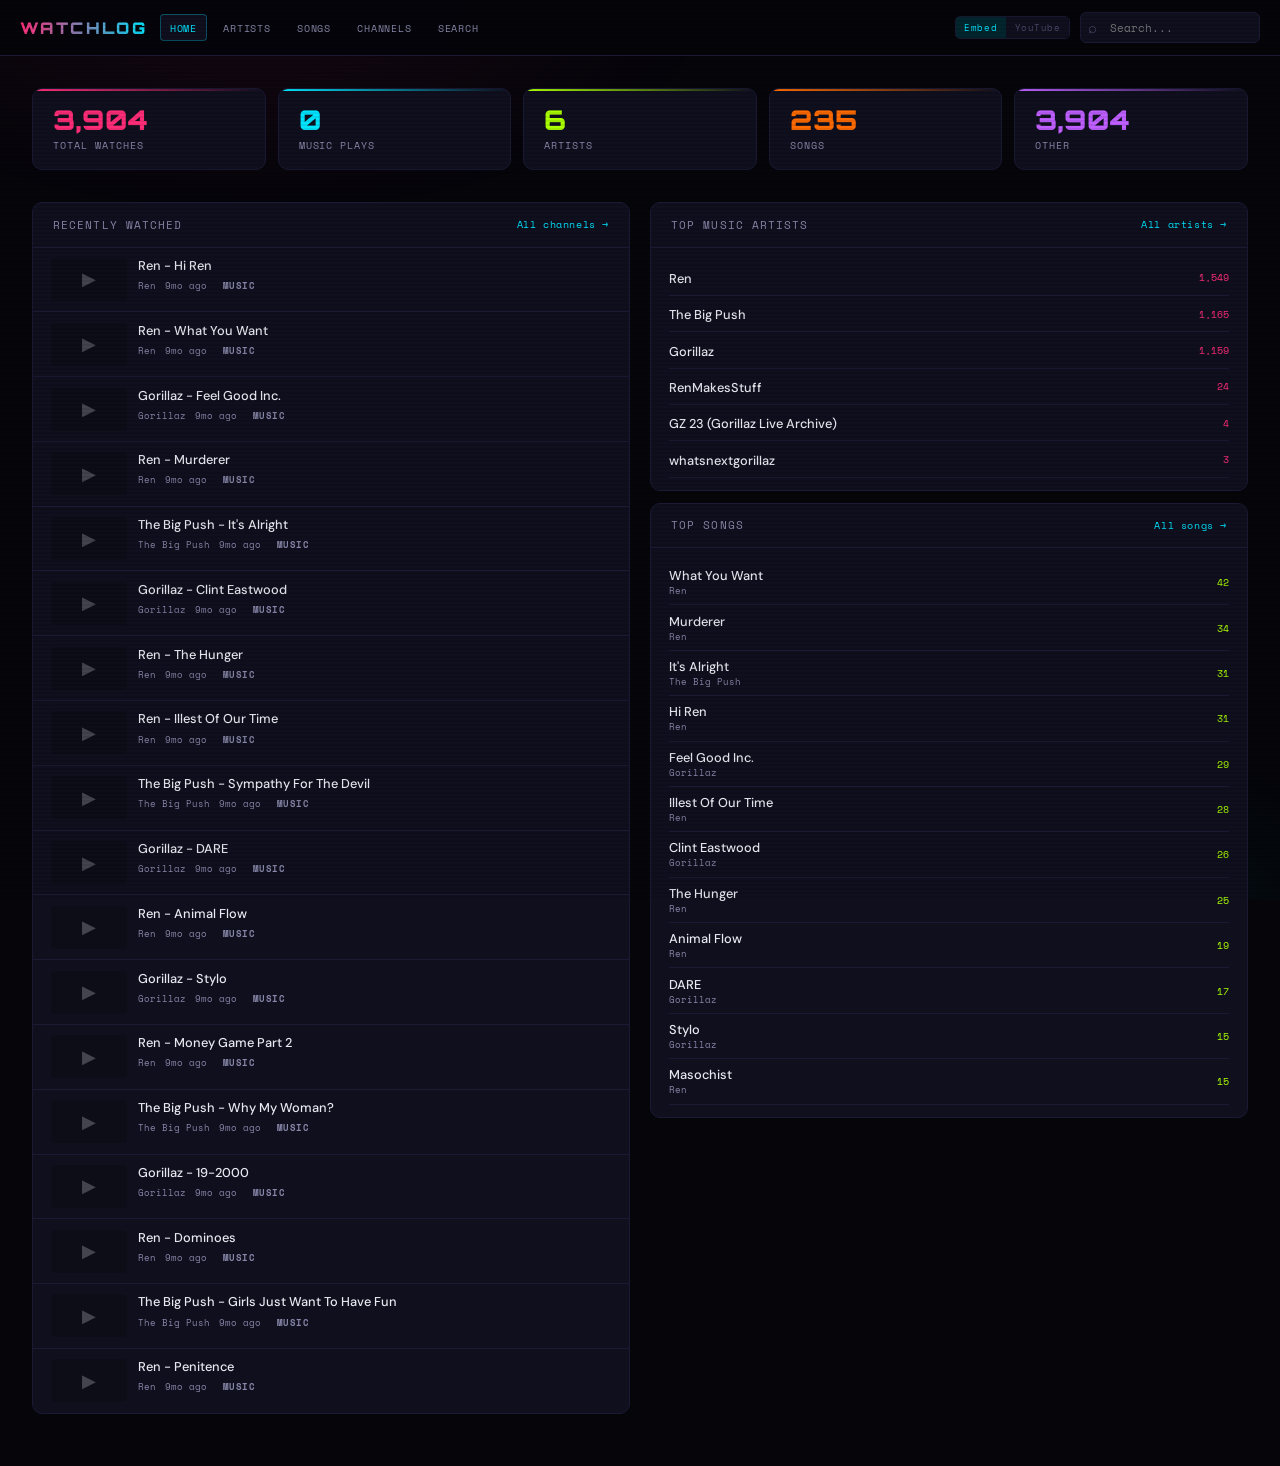
==== commit 89329bfe: "Add admin mode, alpha filter, list layout, and channel categorization UI - Admin mode toggle in admi" ====
--- a/index.html
+++ b/index.html
@@ -91,6 +91,7 @@
       </div>
     </div>
   </div>
+  <div class="alpha-bar" id="artistAlpha"></div>
   <div class="filters">
     <input class="filter-input" id="artistSearch" placeholder="Filter artists..." oninput="filterArtists(this.value)">
     <select class="sort-select" onchange="sortArtists(this.value)">
@@ -99,7 +100,7 @@
       <option value="recent">Recently Watched</option>
     </select>
   </div>
-  <div class="artist-grid" id="artistGrid"></div>
+  <div class="item-list" id="artistGrid"></div>
   <div class="pagination" id="artistPag"></div>
 </div>
 
@@ -109,6 +110,7 @@
   <div id="artistHero"></div>
   <div id="seeAlsoSection"></div>
   <div id="artistExtra"></div>
+  <div id="adminUnknownPanel"></div>
   <div class="panel">
     <div class="panel-header">
       <span class="panel-title">Watch History</span>
@@ -126,17 +128,19 @@
 <div id="page-songs" class="page">
   <div class="section-label">// Song Library</div>
   <div class="section-title">Songs</div>
+  <div class="alpha-bar" id="songAlpha"></div>
   <div class="filters">
     <input class="filter-input" id="songSearch" placeholder="Filter songs..." oninput="filterSongs(this.value)">
     <input class="filter-input" id="songArtistSearch" placeholder="Filter by artist..." oninput="filterSongArtist(this.value)" style="width:160px">
     <select class="sort-select" onchange="sortSongs(this.value)">
+      <option value="az" selected>A–Z (Title)</option>
+      <option value="artist">By Artist</option>
       <option value="plays">Most Played</option>
-      <option value="az">A–Z</option>
       <option value="recent">Recently Watched</option>
       <option value="year">Release Year</option>
     </select>
   </div>
-  <div class="song-grid" id="songGrid"></div>
+  <div class="item-list" id="songGrid"></div>
   <div class="pagination" id="songPag"></div>
 </div>
 
@@ -158,10 +162,15 @@
   <div class="section-label">// Channel Browser</div>
   <div class="section-title">Channels</div>
   <div class="cat-tabs" id="videoCatTabs"></div>
+  <div class="alpha-bar" id="chanAlpha"></div>
   <div class="filters">
     <input class="filter-input" id="chanSearch" placeholder="Filter channels..." oninput="filterChans(this.value)">
-  </div>
-  <div class="channel-grid" id="chanGrid"></div>
+    <select class="sort-select" onchange="sortChans(this.value)">
+      <option value="plays" selected>Most Played</option>
+      <option value="az">A–Z</option>
+    </select>
+  </div>
+  <div class="item-list" id="chanGrid"></div>
   <div class="pagination" id="chanPag"></div>
 </div>
 
--- a/watchlog.css
+++ b/watchlog.css
@@ -140,7 +140,7 @@
 .channel-plays{font-family:'Space Mono',monospace;font-size:.6rem;color:var(--c2)}
 
 /* MYSTERY SECTION */
-.mystery-header{background:linear-gradient(135deg,rgba(191,95,255,.1),rgba(255,45,120,.08));border:1px solid rgba(191,95,255,.25);border-radius:10px;padding:1.1rem 1.4rem;margin-bottom:1rem;display:flex;align-items:center;gap:1rem}
+.mystery-header{background:linear-gradient(135deg,rgba(191,95,255,.1),rgba(255,45,120,.08));border:1px solid rgba(191,95,255,.25);border-radius:10px 10px 0 0;padding:1.1rem 1.4rem;display:flex;align-items:center;gap:1rem}
 .mystery-skull{font-size:1.8rem}
 .mystery-title{font-family:'Orbitron',monospace;font-weight:700;font-size:1rem;color:var(--c5)}
 .mystery-sub{font-family:'Space Mono',monospace;font-size:.62rem;color:var(--text3);margin-top:.2rem}
@@ -213,6 +213,37 @@
 .song-detail-field{font-family:'Space Mono',monospace;font-size:.65rem;color:var(--text3)}
 .song-detail-field span{color:var(--text);margin-left:.3rem}
 
+/* ALPHABET FILTER BAR */
+.alpha-bar{display:flex;flex-wrap:wrap;gap:.2rem;margin-bottom:.75rem}
+.alpha-btn{font-family:'Space Mono',monospace;font-size:.6rem;letter-spacing:.04em;padding:.28rem .45rem;border-radius:4px;cursor:pointer;border:1px solid var(--border);color:var(--text3);background:var(--surface);transition:all .12s;min-width:26px;text-align:center;line-height:1.4}
+.alpha-btn:hover{color:var(--text);border-color:rgba(255,45,120,.35);background:var(--surface2)}
+.alpha-btn.active{color:var(--c1);border-color:rgba(255,45,120,.5);background:rgba(255,45,120,.1)}
+
+/* VERTICAL LIST (replaces artist/song/channel grids) */
+.item-list{background:var(--surface);border:1px solid var(--border);border-radius:10px;overflow:hidden;margin-bottom:1.25rem}
+.list-row{display:flex;align-items:center;gap:1rem;padding:.58rem 1.1rem;border-bottom:1px solid rgba(26,26,53,.6);cursor:pointer;transition:background .12s}
+.list-row:last-child{border-bottom:none}
+.list-row:hover{background:var(--surface2)}
+.list-row-name{flex:0 1 40%;font-size:.82rem;font-weight:500;min-width:100px;overflow:hidden;text-overflow:ellipsis;white-space:nowrap}
+.list-row-artist{font-family:'DM Sans',sans-serif;font-size:.78rem;color:var(--text2);flex:0 1 25%;min-width:80px;overflow:hidden;text-overflow:ellipsis;white-space:nowrap}
+.list-row-sub{font-family:'Space Mono',monospace;font-size:.57rem;color:var(--c2);white-space:nowrap;flex-shrink:0}
+.list-row-meta{font-family:'Space Mono',monospace;font-size:.6rem;color:var(--text2);white-space:nowrap;display:flex;gap:.5rem;align-items:center;flex-shrink:0}
+
+/* ADMIN CATEGORIZATION PANEL */
+.admin-panel{background:rgba(255,107,0,.04);border:1px solid rgba(255,107,0,.2);border-radius:10px;overflow:hidden;margin-bottom:1.25rem}
+.admin-panel-header{padding:.85rem 1.25rem;border-bottom:1px solid rgba(255,107,0,.15);display:flex;align-items:center;justify-content:space-between;gap:1rem}
+.admin-panel-title{font-family:'Space Mono',monospace;font-size:.65rem;letter-spacing:.12em;text-transform:uppercase;color:var(--c4)}
+.admin-panel-count{font-family:'Space Mono',monospace;font-size:.62rem;color:var(--text3)}
+.admin-ch-row{display:flex;align-items:center;gap:.75rem;padding:.6rem 1.25rem;border-bottom:1px solid rgba(26,26,53,.6)}
+.admin-ch-row:last-child{border-bottom:none}
+.admin-ch-name{flex:1;font-size:.8rem;font-weight:500;overflow:hidden;text-overflow:ellipsis;white-space:nowrap}
+.admin-ch-plays{font-family:'Space Mono',monospace;font-size:.62rem;color:var(--text2);min-width:60px;text-align:right;flex-shrink:0}
+.admin-cat-select{background:var(--bg3);border:1px solid var(--border);border-radius:5px;color:var(--text);font-family:'Space Mono',monospace;font-size:.65rem;padding:.32rem .55rem;outline:none;cursor:pointer;flex-shrink:0}
+.admin-cat-select:focus{border-color:rgba(255,107,0,.4)}
+.admin-confirm-btn{background:rgba(170,255,0,.1);border:1px solid rgba(170,255,0,.25);border-radius:5px;color:var(--c3);font-family:'Space Mono',monospace;font-size:.62rem;padding:.32rem .65rem;cursor:pointer;flex-shrink:0;transition:all .15s;white-space:nowrap;letter-spacing:.04em}
+.admin-confirm-btn:hover:not(:disabled){background:rgba(170,255,0,.2)}
+.admin-confirm-btn:disabled{opacity:.3;cursor:default}
+
 @media(max-width:768px){
   nav{padding:0 .75rem;gap:.3rem}
   .nav-search input{width:110px}
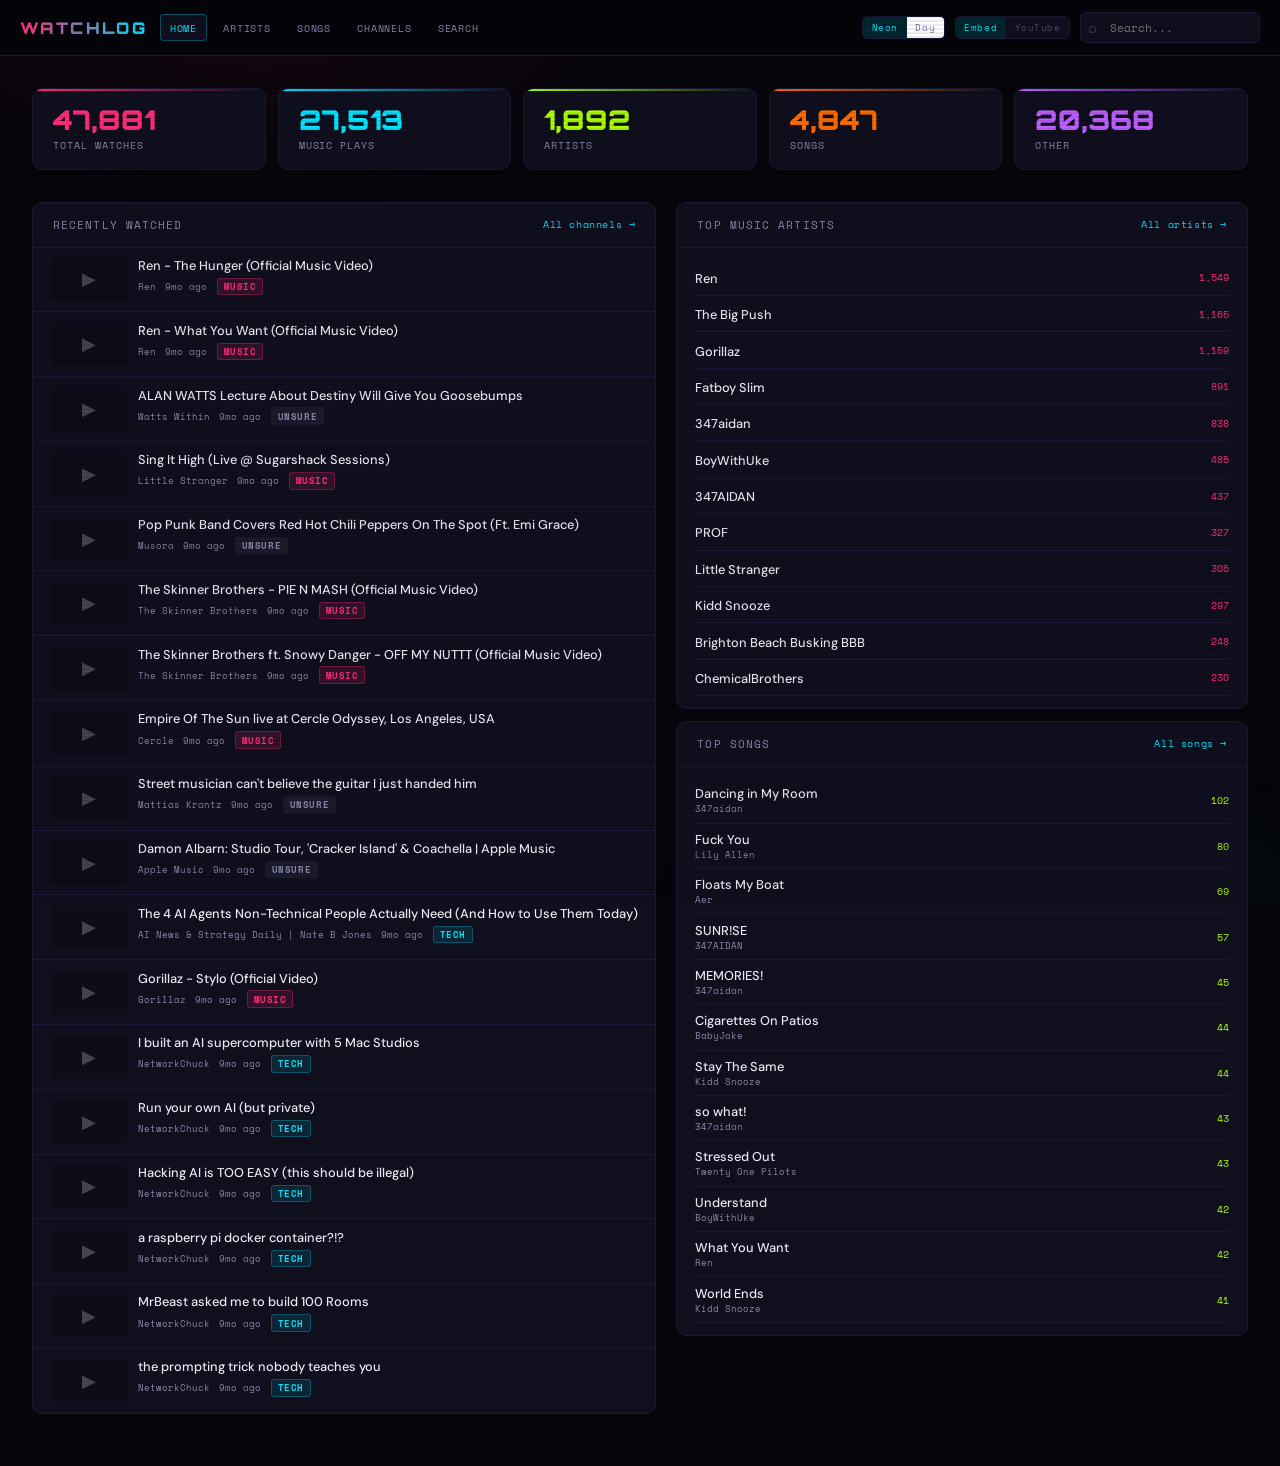
==== commit e690d0f6: "Add wl_artists/wl_videos persistence, content type system, and curator UI - build_wl_db.py: wl_artis" ====
--- a/index.html
+++ b/index.html
@@ -17,6 +17,10 @@
   <div class="nav-link" data-page="channels" onclick="go('channels')">Channels</div>
   <div class="nav-link" data-page="search"   onclick="go('search')">Search</div>
   <div class="nav-right">
+    <div class="mode-toggle" title="Switch theme">
+      <button class="mode-btn theme-btn" data-theme="neon"     onclick="applyTheme('neon')">Neon</button>
+      <button class="mode-btn theme-btn" data-theme="daylight" onclick="applyTheme('daylight')">Day</button>
+    </div>
     <div class="mode-toggle" title="Switch how videos open">
       <button class="mode-btn active" id="modeEmbed"   onclick="setMode('embed')">Embed</button>
       <button class="mode-btn"        id="modeYoutube" onclick="setMode('youtube')">YouTube</button>
@@ -65,38 +69,12 @@
 <div id="page-artists" class="page">
   <div class="section-label">// Music Library</div>
   <div class="section-title">Artists</div>
-  <div style="margin-bottom:1.5rem">
-    <div class="section-label" style="margin-bottom:.6rem">// Featured Artists</div>
-    <div style="display:grid;grid-template-columns:1fr 1fr;gap:1rem">
-      <div class="panel" style="cursor:pointer" onclick="go('artist','ren')">
-        <div class="panel-header">
-          <span class="panel-title">Ren Gill</span>
-          <span style="font-family:'Space Mono',monospace;font-size:.6rem;color:var(--c1)">Featured</span>
-        </div>
-        <div style="padding:1rem;font-size:.8rem;color:var(--text2);line-height:1.5">
-          Welsh artist, musician, storyteller. Rapper, poet, theatrical performer.
-          Overcame a decade of undiagnosed Lyme Disease. Creator of linked narrative arcs:
-          Jenny, Vincent, and more. Click to explore.
-        </div>
-      </div>
-      <div class="panel" style="cursor:pointer" onclick="go('artist','gorillaz')">
-        <div class="panel-header">
-          <span class="panel-title">Gorillaz</span>
-          <span style="font-family:'Space Mono',monospace;font-size:.6rem;color:var(--c1)">Featured</span>
-        </div>
-        <div style="padding:1rem;font-size:.8rem;color:var(--text2);line-height:1.5">
-          Fictional band created by Damon Albarn (Blur). One of music's most ambitious
-          ongoing art projects. 50+ collaborators across genres worldwide. Click to explore.
-        </div>
-      </div>
-    </div>
-  </div>
   <div class="alpha-bar" id="artistAlpha"></div>
   <div class="filters">
     <input class="filter-input" id="artistSearch" placeholder="Filter artists..." oninput="filterArtists(this.value)">
     <select class="sort-select" onchange="sortArtists(this.value)">
       <option value="plays">Most Played</option>
-      <option value="az">A–Z</option>
+      <option value="az" selected>A–Z</option>
       <option value="recent">Recently Watched</option>
     </select>
   </div>
--- a/watchlog.css
+++ b/watchlog.css
@@ -3,6 +3,14 @@
   --surface:#0f0f1e; --surface2:#141428; --border:#1a1a35;
   --c1:#ff2d78; --c2:#00e5ff; --c3:#aaff00; --c4:#ff6b00; --c5:#bf5fff;
   --text:#e8e8f0; --text2:#8888aa; --text3:#4a4a6a;
+}
+
+/* ── DAYLIGHT THEME ──────────────────────────────────────────────── */
+[data-theme="daylight"] {
+  --bg:#eef0f6; --bg2:#e5e8f2; --bg3:#d8dceb;
+  --surface:#ffffff; --surface2:#f3f5fb; --border:#c4c8de;
+  --c1:#b8174a; --c2:#006fa3; --c3:#3d7200; --c4:#b84800; --c5:#6822a8;
+  --text:#1a1a2e; --text2:#44446a; --text3:#7878a0;
 }
 *{box-sizing:border-box;margin:0;padding:0}
 body{background:var(--bg);color:var(--text);font-family:'DM Sans',sans-serif;min-height:100vh;overflow-x:hidden}
@@ -63,6 +71,13 @@
 .panel-action:hover{text-decoration:underline}
 
 /* VIDEO ITEMS */
+.vid-group-label{font-family:'Space Mono',monospace;font-size:.6rem;letter-spacing:.15em;text-transform:uppercase;color:var(--text3);padding:.6rem 0 .3rem;border-top:1px solid var(--border);margin-top:.5rem}
+.vid-group-label:first-child{border-top:none;margin-top:0}
+.video-admin-row{display:flex;align-items:center;border-bottom:1px solid var(--border)}
+.video-admin-row:last-child{border-bottom:none}
+.video-admin-row .video-item{flex:1;border-bottom:none}
+.video-admin-ctrl{flex-shrink:0;display:flex;align-items:center;gap:.35rem;padding:.4rem .6rem}
+.admin-ct-select{font-family:'Space Mono',monospace;font-size:.57rem;background:var(--bg3);color:var(--text1);border:1px solid var(--border);border-radius:4px;padding:.2rem .35rem;cursor:pointer}
 .video-list{list-style:none}
 .video-item{display:flex;align-items:flex-start;gap:.7rem;padding:.65rem 1.1rem;border-bottom:1px solid var(--border);transition:background .15s;text-decoration:none;color:inherit;cursor:pointer}
 .video-item:last-child{border-bottom:none}
@@ -254,3 +269,126 @@
   .song-grid{grid-template-columns:repeat(auto-fill,minmax(160px,1fr))}
   .mode-toggle{display:none}
 }
+
+/* ================================================================
+   DAYLIGHT THEME — component overrides
+   ================================================================ */
+
+/* Body effects — remove dark scanlines; soften ambient glow */
+[data-theme="daylight"] body{font-weight:450;font-size:1.02rem}
+[data-theme="daylight"] body::before{background:none}
+[data-theme="daylight"] body::after{
+  background:radial-gradient(ellipse 60% 40% at 20% 0%,rgba(184,23,74,.05) 0%,transparent 60%),
+             radial-gradient(ellipse 50% 30% at 80% 100%,rgba(0,111,163,.04) 0%,transparent 60%)}
+
+/* Nav */
+[data-theme="daylight"] nav{background:rgba(238,240,246,.96);box-shadow:0 1px 6px rgba(0,0,0,.1)}
+[data-theme="daylight"] .nav-link{font-weight:600;font-size:.68rem}
+[data-theme="daylight"] .nav-link:hover,[data-theme="daylight"] .nav-link.active{background:var(--surface2)}
+[data-theme="daylight"] .nav-link.active{color:var(--c2);border-color:rgba(0,111,163,.35)}
+[data-theme="daylight"] .nav-search input{background:var(--surface);color:var(--text)}
+[data-theme="daylight"] .nav-search input:focus{border-color:rgba(0,111,163,.5);box-shadow:0 0 0 2px rgba(0,111,163,.12)}
+
+/* Stat cards */
+[data-theme="daylight"] .stat-card{box-shadow:0 1px 4px rgba(0,0,0,.07)}
+[data-theme="daylight"] .stat-card:nth-child(1) .stat-num{color:var(--c1)}
+[data-theme="daylight"] .stat-card:nth-child(2) .stat-num{color:var(--c2)}
+[data-theme="daylight"] .stat-card:nth-child(3) .stat-num{color:var(--c3)}
+[data-theme="daylight"] .stat-card:nth-child(4) .stat-num{color:var(--c4)}
+[data-theme="daylight"] .stat-card:nth-child(5) .stat-num{color:var(--c5)}
+
+/* Panels */
+[data-theme="daylight"] .panel{box-shadow:0 1px 4px rgba(0,0,0,.07)}
+[data-theme="daylight"] .panel-title{font-weight:700;font-size:.72rem;color:var(--text2)}
+[data-theme="daylight"] .panel-action{color:var(--c2)}
+
+/* List rows */
+[data-theme="daylight"] .list-row{border-bottom-color:var(--border)}
+[data-theme="daylight"] .list-row-name{font-weight:600;font-size:.86rem}
+[data-theme="daylight"] .list-row-artist{font-size:.82rem}
+
+/* Item list */
+[data-theme="daylight"] .item-list{box-shadow:0 1px 4px rgba(0,0,0,.07)}
+
+/* Video items */
+[data-theme="daylight"] .video-title{font-weight:600;font-size:.84rem}
+[data-theme="daylight"] .video-item{border-bottom-color:var(--border)}
+[data-theme="daylight"] .video-thumb{background:var(--bg2)}
+
+/* Artist hero */
+[data-theme="daylight"] .artist-hero{box-shadow:0 2px 8px rgba(0,0,0,.08)}
+[data-theme="daylight"] .artist-hero::before{background:radial-gradient(ellipse,rgba(184,23,74,.06) 0%,transparent 70%)}
+[data-theme="daylight"] .artist-hero-stats .hl{color:var(--c1)}
+[data-theme="daylight"] .artist-notes{background:rgba(184,23,74,.04);border-color:rgba(184,23,74,.18);color:var(--text2)}
+
+/* Featured section */
+[data-theme="daylight"] .featured-section{box-shadow:0 1px 4px rgba(0,0,0,.06)}
+
+/* Filters */
+[data-theme="daylight"] .filter-input{background:var(--surface);color:var(--text);font-weight:500}
+[data-theme="daylight"] .filter-input:focus{border-color:rgba(0,111,163,.45)}
+[data-theme="daylight"] .sort-select{background:var(--surface);color:var(--text);font-weight:500}
+
+/* Alphabet bar */
+[data-theme="daylight"] .alpha-btn{background:var(--surface);color:var(--text3);font-weight:600;box-shadow:0 1px 2px rgba(0,0,0,.06)}
+[data-theme="daylight"] .alpha-btn:hover{background:var(--surface2);border-color:rgba(184,23,74,.3);color:var(--text)}
+[data-theme="daylight"] .alpha-btn.active{background:rgba(184,23,74,.08);border-color:rgba(184,23,74,.45);color:var(--c1)}
+
+/* Category tabs */
+[data-theme="daylight"] .cat-tab{background:var(--surface);font-weight:600;box-shadow:0 1px 2px rgba(0,0,0,.06)}
+[data-theme="daylight"] .cat-tab:hover{border-color:rgba(184,23,74,.3)}
+[data-theme="daylight"] .cat-tab.active{background:rgba(184,23,74,.07);border-color:rgba(184,23,74,.4);color:var(--c1)}
+
+/* Section headers */
+[data-theme="daylight"] .section-label{color:var(--text3)}
+[data-theme="daylight"] .section-title{color:var(--text)}
+
+/* Back button */
+[data-theme="daylight"] .back-btn:hover{color:var(--c2)}
+
+/* See Also */
+[data-theme="daylight"] .see-also{box-shadow:0 1px 4px rgba(0,0,0,.06)}
+[data-theme="daylight"] .see-also-chip{background:var(--bg2);font-weight:500}
+[data-theme="daylight"] .see-also-chip:hover{border-color:rgba(0,111,163,.4);color:var(--c2)}
+[data-theme="daylight"] .see-also-input{background:var(--surface);color:var(--text)}
+[data-theme="daylight"] .see-also-drop{background:var(--surface);border-color:rgba(0,111,163,.25)}
+[data-theme="daylight"] .see-also-opt:hover{background:var(--bg2)}
+
+/* MusicBrainz chips */
+[data-theme="daylight"] .mb-chip{background:rgba(0,111,163,.07);color:var(--c2);border-color:rgba(0,111,163,.2)}
+
+/* Badges */
+[data-theme="daylight"] .cat-music{background:rgba(184,23,74,.1);color:var(--c1);border-color:rgba(184,23,74,.25)}
+[data-theme="daylight"] .cat-tech{background:rgba(0,111,163,.1);color:var(--c2);border-color:rgba(0,111,163,.25)}
+[data-theme="daylight"] .cat-tv{background:rgba(184,72,0,.1);color:var(--c4);border-color:rgba(184,72,0,.25)}
+[data-theme="daylight"] .cat-food{background:rgba(61,114,0,.1);color:var(--c3);border-color:rgba(61,114,0,.25)}
+[data-theme="daylight"] .cat-comedy{background:rgba(104,34,168,.1);color:var(--c5);border-color:rgba(104,34,168,.25)}
+[data-theme="daylight"] .cat-gaming{background:rgba(0,111,163,.08);color:#006f8a;border-color:rgba(0,111,163,.2)}
+[data-theme="daylight"] .cat-news{background:rgba(184,72,0,.08);color:#a04000;border-color:rgba(184,72,0,.2)}
+[data-theme="daylight"] .cat-other,[data-theme="daylight"] .cat-unsure{background:rgba(120,120,160,.1);color:var(--text2);border-color:var(--border)}
+[data-theme="daylight"] .mt-badge{background:rgba(61,114,0,.1);color:var(--c3);border-color:rgba(61,114,0,.2)}
+
+/* Pagination */
+[data-theme="daylight"] .page-btn{background:var(--surface);font-weight:500}
+[data-theme="daylight"] .page-btn:hover{background:var(--surface2)}
+[data-theme="daylight"] .page-btn.active{background:rgba(184,23,74,.1);border-color:rgba(184,23,74,.4);color:var(--c1)}
+
+/* Loading / empty */
+[data-theme="daylight"] .loading{color:var(--text2)}
+
+/* Mode toggle */
+[data-theme="daylight"] .mode-btn{background:var(--surface2);color:var(--text3)}
+[data-theme="daylight"] .mode-btn.active{background:rgba(0,111,163,.12);color:var(--c2)}
+[data-theme="daylight"] .mode-btn:hover:not(.active){background:var(--bg2);color:var(--text2)}
+
+/* Admin panel (channel categorization) */
+[data-theme="daylight"] .admin-panel{background:rgba(184,72,0,.03);border-color:rgba(184,72,0,.18)}
+[data-theme="daylight"] .admin-panel-header{border-bottom-color:rgba(184,72,0,.12)}
+[data-theme="daylight"] .admin-ch-row{border-bottom-color:var(--border)}
+[data-theme="daylight"] .admin-cat-select{background:var(--surface);color:var(--text)}
+[data-theme="daylight"] .admin-confirm-btn{background:rgba(61,114,0,.1);border-color:rgba(61,114,0,.25);color:var(--c3)}
+[data-theme="daylight"] .admin-confirm-btn:hover:not(:disabled){background:rgba(61,114,0,.18)}
+
+/* Scrollbar */
+[data-theme="daylight"] ::-webkit-scrollbar-track{background:var(--bg2)}
+[data-theme="daylight"] ::-webkit-scrollbar-thumb{background:var(--border)}
